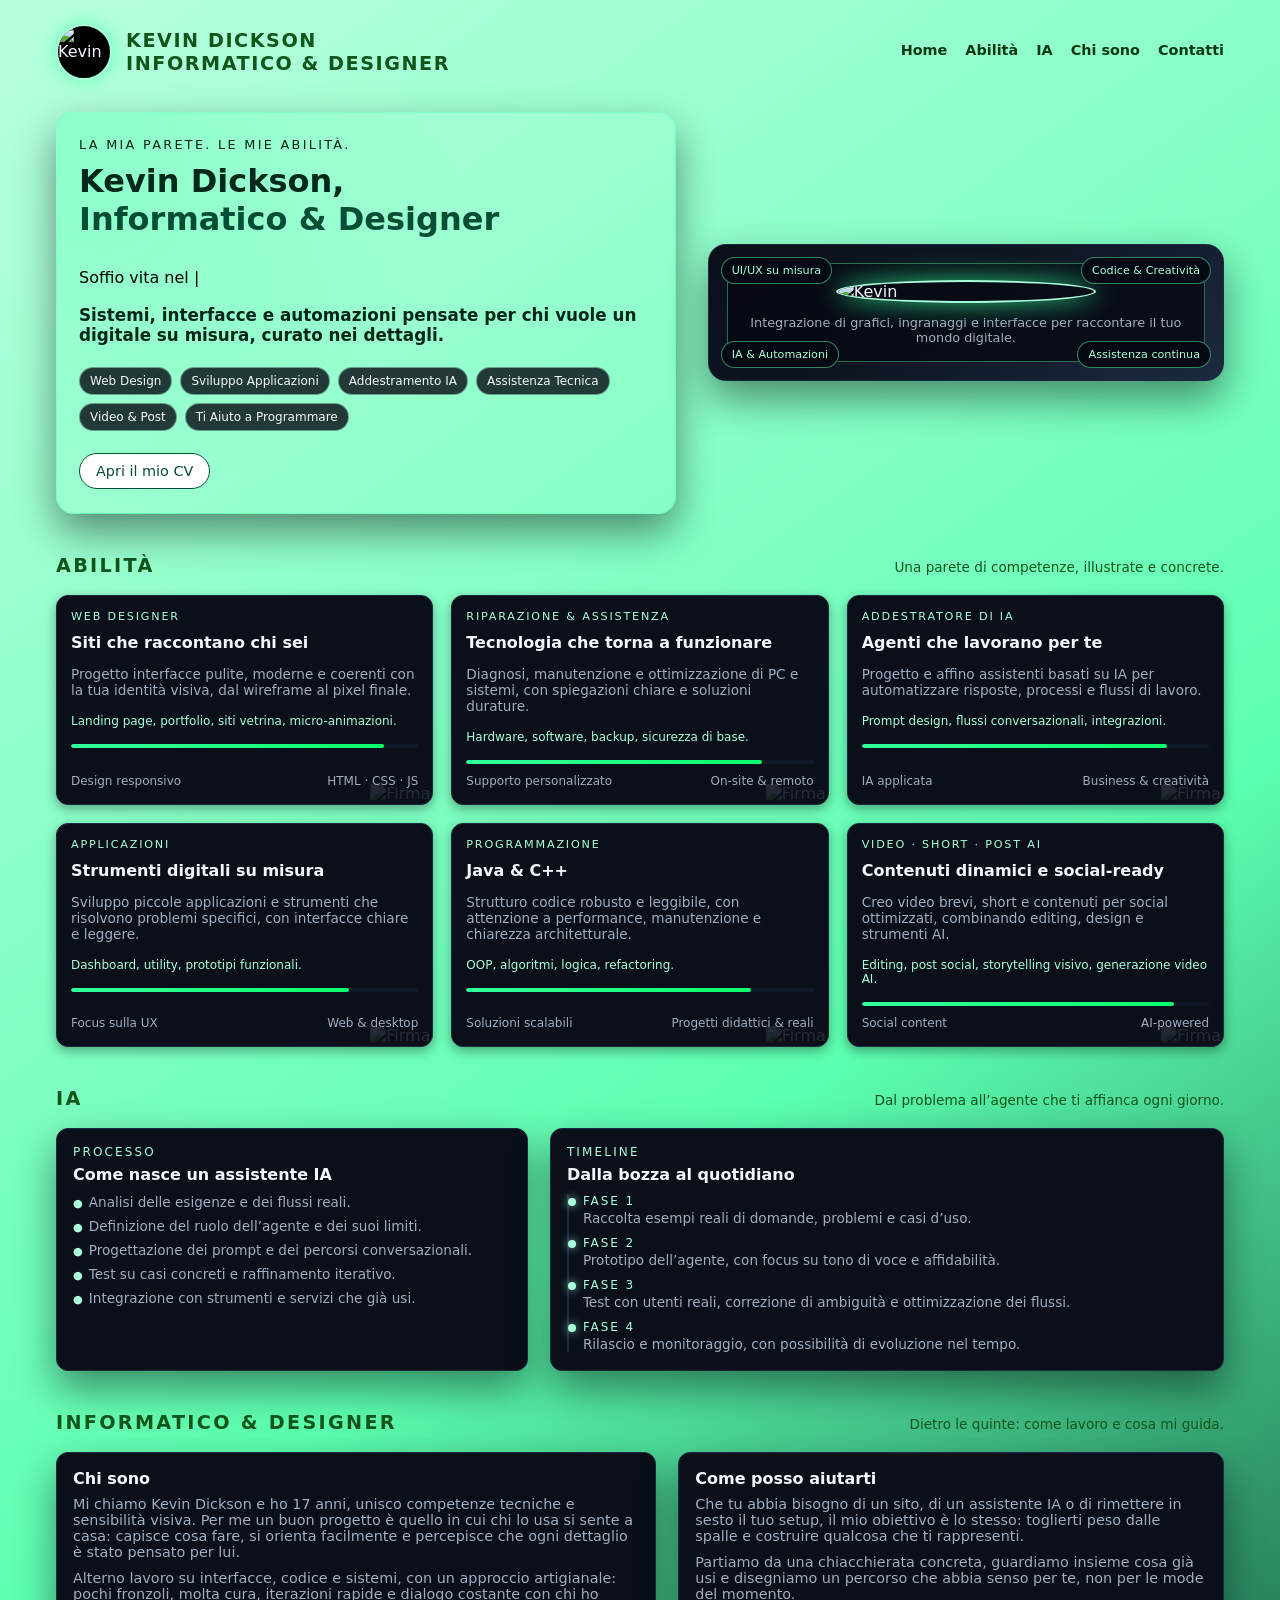
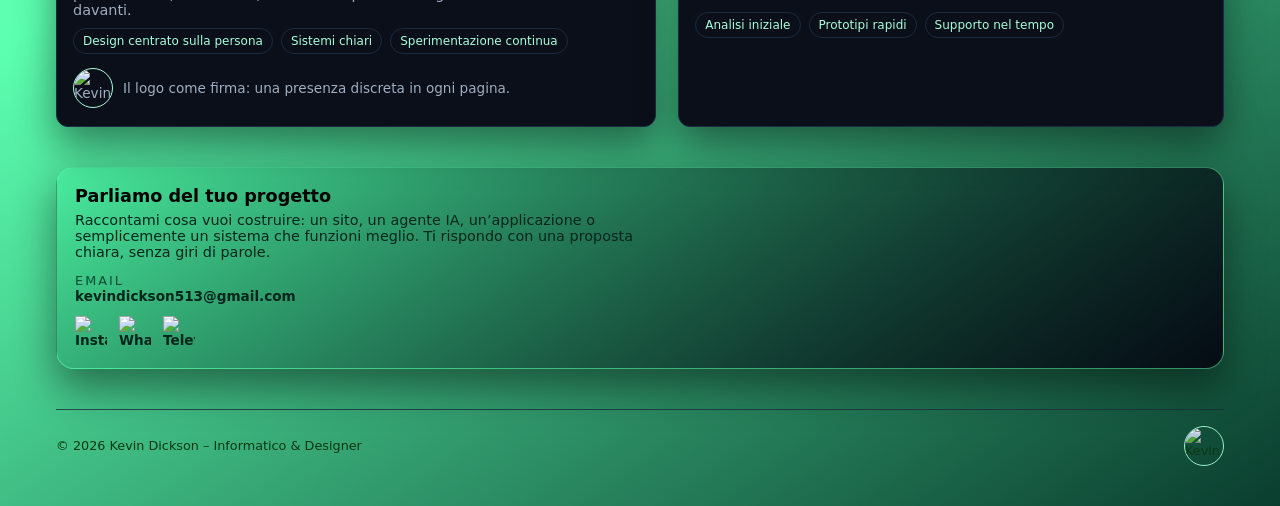
==== index.html @ e5a39ff1 "Add files via upload" ====
<!DOCTYPE html>
<html lang="it">
<head>
  <meta charset="UTF-8" />
  <meta name="description" content="Portfolio professionale di Kevin Dickson: sviluppo siti web moderni, applicazioni Java, editing video, short AI, UI/UX design e progetti reali per aziende e privati. Creatività, velocità e qualità per trasformare idee in prodotti digitali.">

  <meta name="google-site-verification" content="97RURpJ4IZ8sCUStqk9bSA9pcFzLqPG78et6F2k73fk" />
  
  <link rel="apple-touch-icon" sizes="180x180" href="https://i.im.ge/QMD7Me1/kevin.png">

  <meta property="og:title" content="Kevin Dickson – Informatico & Designer">
  <meta property="og:description" content="Portfolio professionale: sviluppo siti web, applicazioni Java, UI/UX design, video editing e progetti digitali moderni.">
  <meta property="og:image" content="https://i.im.ge/QMD7Me1/kevin.png">
  <meta property="og:url" content="https://kevindickson.vercel.app/">
  <meta property="og:type" content="website">

  <meta name="twitter:card" content="summary_large_image">
  <meta name="twitter:title" content="Kevin Dickson – Informatico & Designer">
  <meta name="twitter:description" content="Portfolio professionale: sviluppo siti web, app Java, UI/UX e video editing.">
  <meta name="twitter:image" content="https://i.im.ge/QMD7Me1/kevin.png">

  <link rel="icon" type="image/png" href="https://i.im.ge/QMD7Me1/kevin.png">

  <meta name="robots" content="index, follow">

  <meta name="theme-color" content="#32ff9c">

  <link rel="canonical" href="https://kevindickson.vercel.app/">

  <meta name="author" content="Kevin Dickson">
  <link rel="preconnect" href="https://kevindickson.vercel.app">

  <meta name="keywords" content="Kevin Dickson, sviluppatore web, Java, UI UX, video editing, portfolio, designer, informatico">

  <title>Kevin Dickson – Informatico & Designer</title>
  <meta name="viewport" content="width=device-width, initial-scale=1" />

<script type="application/ld+json">
{
  "@context": "https://schema.org",
  "@type": "Person",
  "name": "Kevin Dickson",
  "jobTitle": "Informatico & Designer",
  "url": "https://kevindickson.vercel.app/",
  "image": "https://i.im.ge/QMD7Me1/kevin.png",
  "sameAs": [
    "https://www.instagram.com/kevin_dickson_ts",
    "https://www.linkedin.com/in/kevin-dickson-735464368/",
    "https://github.com/DominicanPapiFromItaly"
  ]
}
</script>

<style>
  :root {
    --bg-dark: #050812;
    --bg-card: #0a0f1a;

    /* Palette neon verde ufficiale */
    --accent: #32ff9c;        /* verde neon primario */
    --accent-mid: #5cffb0;    /* verde acqua neon */
    --accent-soft: #a8ffd9;   /* verde mare chiaro */
    --accent-warm: #0aff6c;   /* turchese neon */

    --text-main: #f5f7ff;
    --text-muted: #a0aec0;
    --text-dark: #11551a;
    --text-darker: #0a3810;

    --border-soft: #1c2b40;

    --radius-lg: 18px;
    --radius-md: 12px;
    --shadow-soft: 0 18px 40px rgba(0, 0, 0, 0.45);
  }

@keyframes slideFromLeft {
  from {
    opacity: 0;
    transform: translateX(-40px);
  }
  to {
    opacity: 1;
    transform: translateX(0);
  }
}

@keyframes slideFromRight {
  from {
    opacity: 0;
    transform: translateX(40px);
  }
  to {
    opacity: 1;
    transform: translateX(0);
  }
}


  * {
    box-sizing: border-box;
    margin: 0;
    padding: 0;
  }

  body {
    font-family: system-ui, -apple-system, BlinkMacSystemFont, "Segoe UI", sans-serif;
    background: linear-gradient(
  145deg,
  #b8ffdf 0%,
  #8affc8 30%,
  #5cffb0 55%,
  #0a3d2e 100%
);

    color: var(--text-main);
    min-height: 100vh;
    display: flex;
    flex-direction: column;
  }

  img {
    max-width: 100%;
    display: block;
  }

  a {
    color: inherit;
    text-decoration: none;
  }

  .page {
    max-width: 1200px;
    margin: 0 auto;
    padding: 24px 16px 40px;
  }

  header {
    display: flex;
    align-items: center;
    justify-content: space-between;
    gap: 16px;
    margin-bottom: 32px;
  }

  .brand {
    display: flex;
    align-items: center;
    gap: 14px;
  }

  .brand-logo {
    width: 56px;
    height: 56px;
    border-radius: 50%;
    overflow: hidden;
    border: 2px solid var(--accent-soft);
    box-shadow: 0 0 18px rgba(50, 255, 156, 0.6);
    background: #000;
  }

  .brand-text h1 {
  font-size: 1.2rem;
  letter-spacing: 0.08em;
  text-transform: uppercase;
  color: var(--text-dark);
}

  .brand-text span {
    font-size: 0.8rem;
    color: var(--text-darker);
  }

  nav {
    display: flex;
    gap: 18px;
    font-size: 0.9rem;
  }

 nav a {
  position: relative;
  padding-bottom: 4px;
  color: var(--text-darker);
  font-weight: 600;
}


  nav a::after {
    content: "";
    position: absolute;
    left: 0;
    bottom: 0;
    width: 0;
    height: 2px;
    background: linear-gradient(90deg, #0a3d2e, #06251b);
    transition: width 0.25s ease;
  }

  nav a:hover::after {
    width: 100%;
  }

  /* HERO */

  .hero {
    display: grid;
    grid-template-columns: minmax(0, 3fr) minmax(0, 2.5fr);
    gap: 32px;
    align-items: center;
    margin-bottom: 40px;
  }

  .hero-text {
    background: radial-gradient(circle at top left, rgba(50, 255, 156, 0.28), transparent 55%);
    padding: 24px 22px;
    border-radius: var(--radius-lg);
    border: 1px solid rgba(92, 255, 176, 0.45);
    box-shadow: var(--shadow-soft);

    animation: slideFromLeft 0.8s ease-out forwards;
  }

  .hero-kicker {
    font-size: 0.8rem;
    text-transform: uppercase;
    letter-spacing: 0.18em;
    color: #06251b;
    margin-bottom: 10px;
  }

  .hero-title {
    font-size: 2rem;
    line-height: 1.2;
    margin-bottom: 10px;
    color: #03281c;
  }

  .hero-title span {
    color: #064d36;
  }

  .hero-subtitle {
  font-size: 1rem;
  color: #000000;
  margin-bottom: 18px;
  white-space: pre-line;
}

.cursor-blink {
  animation: blink 1s step-end infinite;
}

@keyframes blink {
  50% { opacity: 0; }
}

  .hero-claim {
    font-size: 1.05rem;
    margin-bottom: 22px;
  }

  .hero-claim strong {
     color: #06251b;
    font-weight: 600;
  }

  .hero-tags {
    display: flex;
    flex-wrap: wrap;
    gap: 8px;
    margin-bottom: 22px;
  }

  .tag {
    font-size: 0.75rem;
    padding: 6px 10px;
    border-radius: 999px;
    border: 1px solid rgba(168, 255, 217, 0.5);
    background: rgba(5, 8, 18, 0.8);
    backdrop-filter: blur(6px);
  }

  .hero-cta {
    display: flex;
    flex-wrap: wrap;
    gap: 10px;
  }

  .btn-primary,
  .btn-ghost {
    font-size: 0.9rem;
    padding: 9px 16px;
    border-radius: 999px;
    border: 1px solid transparent;
    cursor: pointer;
    background: none;
    color: var(--text-main);
  }

  .hero-cta .btn-primary:first-child {
  background: #ffffff;
  color: #064d36; /* verde scuro */
  border: 1px solid #064d36;
}


  .hero-cta .btn-ghost {
  background: #064d36;
  color: #ffffff;
  border: 1px solid #03281c;
}


  .hero-visual {
    position: relative;
    padding: 18px;
    border-radius: var(--radius-lg);
    background: linear-gradient(
      145deg,
      #0a0f1a,
      #0f1624,
      #1c2b40
    );
    border: 1px solid rgba(28, 43, 64, 0.9);
    box-shadow: var(--shadow-soft);
    overflow: hidden;

    animation: slideFromRight 0.8s ease-out forwards;
  }

  .hero-visual-inner {
    position: relative;
    border-radius: var(--radius-md);
    padding: 16px;
    background: linear-gradient(145deg, #050812, #0a0f1a);
    border: 1px solid rgba(92, 255, 176, 0.4);
  }

  .hero-logo-main {
    width: 100%;
    max-width: 260px;
    margin: 0 auto 12px;
    border-radius: 50%;
    overflow: hidden;
    border: 2px solid var(--accent-soft);
    box-shadow: 0 0 26px rgba(50, 255, 156, 0.8);
  }

  .hero-visual-caption {
    text-align: center;
    font-size: 0.8rem;
    color: var(--text-muted);
  }

  .hero-badges {
    position: absolute;
    inset: 12px;
    pointer-events: none;
  }

  .hero-badge {
    position: absolute;
    font-size: 0.7rem;
    padding: 6px 10px;
    border-radius: 999px;
    background: rgba(5, 8, 18, 0.9);
    border: 1px solid rgba(92, 255, 176, 0.5);
    color: var(--accent-soft);
    backdrop-filter: blur(6px);
  }

  .hero-badge.top-left { top: 0; left: 0; }
  .hero-badge.top-right { top: 0; right: 0; }
  .hero-badge.bottom-left { bottom: 0; left: 0; }
  .hero-badge.bottom-right { bottom: 0; right: 0; }

  /* SEZIONE SKILL */

  .section {
    margin-bottom: 40px;
  }

  .section-header {
    display: flex;
    justify-content: space-between;
    align-items: baseline;
    gap: 12px;
    margin-bottom: 18px;
  }

  .section-title {
  font-size: 1.2rem;
  letter-spacing: 0.12em;
  text-transform: uppercase;
  color: var(--text-dark);
}


  .section-subtitle {
    font-size: 0.85rem;
    color: var(--text-dark);
  }

  .skills-grid {
    display: grid;
    grid-template-columns: repeat(3, minmax(0, 1fr));
    gap: 18px;
  }

  .skills-grid .skill-card:nth-child(-n+3) {
  animation: slideFromLeft 0.8s ease-out forwards;
}

.skills-grid .skill-card:nth-child(n+4) {
  animation: slideFromRight 0.8s ease-out forwards;
}


  .skill-card {
  background: var(--bg-card);
  border-radius: var(--radius-md);
  border: 1px solid var(--border-soft);
  padding: 14px 14px 16px;
  box-shadow: 0 4px 12px rgba(0, 0, 0, 0.35); /* PIÙ PIATTA */
  display: flex;
  flex-direction: column;
  gap: 10px;
  position: relative;
  overflow: hidden;
  transition: transform 0.25s ease, box-shadow 0.25s ease, border-color 0.25s ease;
}

.skill-card::after {
  content: "↗";
  position: absolute;
  top: 8px;
  right: 10px;
  font-size: 0.9rem;
  color: rgba(92, 255, 176, 0.0); /* invisibile inizialmente */
  transform: translateY(-4px);
  transition: color 0.25s ease, transform 0.25s ease;
}

/* Quando ci passi sopra: freccia visibile e leggermente su */
.skill-card:hover::after {
  color: rgba(92, 255, 176, 0.95);
  transform: translateY(-6px);
}

.skill-card:hover {
  transform: translateY(-16px); /* SI ALZA MOLTO */
  box-shadow: 0 22px 50px rgba(50, 255, 156, 0.45); /* OMBRA NEON FORTE */
  border-color: rgba(92, 255, 176, 0.85); /* BORDO ILLUMINATO */
}

@media (max-width: 760px) {
  .skill-card::after {
    color: rgba(92, 255, 176, 0.95) !important;
    transform: translateY(-3px) !important;
  }

  /* Su mobile niente hover → niente salto */
  .skill-card:hover::after {
    transform: translateY(-3px) !important;
  }
}


.skills-grid .skill-card {
  opacity: 0;
}

.skills-grid .skill-card:nth-child(1) { animation-delay: 0.1s; }
.skills-grid .skill-card:nth-child(2) { animation-delay: 0.2s; }
.skills-grid .skill-card:nth-child(3) { animation-delay: 0.3s; }

.skills-grid .skill-card:nth-child(4) { animation-delay: 0.1s; }
.skills-grid .skill-card:nth-child(5) { animation-delay: 0.2s; }
.skills-grid .skill-card:nth-child(6) { animation-delay: 0.3s; }


  .skill-pill {
    font-size: 0.7rem;
    text-transform: uppercase;
    letter-spacing: 0.16em;
    color: var(--accent-soft);
  }

  .skill-name {
    font-size: 1rem;
    margin-bottom: 4px;
  }

  .skill-desc {
    font-size: 0.85rem;
    color: var(--text-muted);
    margin-bottom: 6px;
  }

  .skill-meta {
    font-size: 0.75rem;
    color: var(--accent-soft);
  }

  .skill-footer {
    margin-top: auto;
    display: flex;
    justify-content: space-between;
    align-items: center;
    font-size: 0.75rem;
    color: var(--text-muted);
  }

  .skill-level {
    height: 4px;
    border-radius: 999px;
    background: #111827;
    overflow: hidden;
    margin-top: 6px;
  }

  .skill-level-fill {
    height: 100%;
    border-radius: inherit;
    background: linear-gradient(90deg, #32ff9c, #0aff6c);
    width: 80%;
  }

  .skill-logo-signature {
    position: absolute;
    right: -18px;
    bottom: -18px;
    width: 80px;
    opacity: 0.12;
    pointer-events: none;
  }

  /* SEZIONE IA / PROCESSO */

  .process {
    display: grid;
    grid-template-columns: minmax(0, 1.4fr) minmax(0, 2fr);
    gap: 22px;
  }

  .process-card {
    background: var(--bg-card);
    border-radius: var(--radius-md);
    border: 1px solid var(--border-soft);
    padding: 16px 16px 18px;
    box-shadow: var(--shadow-soft);
  }

  .process-label {
    font-size: 0.75rem;
    text-transform: uppercase;
    letter-spacing: 0.18em;
    color: var(--accent-soft);
    margin-bottom: 6px;
  }

  .process-title {
    font-size: 1rem;
    margin-bottom: 10px;
  }

  .process-steps {
    list-style: none;
    font-size: 0.85rem;
    color: var(--text-muted);
    display: grid;
    gap: 8px;
    margin-top: 8px;
  }

  .process-steps li::before {
    content: "●";
    color: var(--accent-soft);
    margin-right: 6px;
    font-size: 0.7rem;
  }

  .timeline {
    border-left: 2px solid var(--border-soft);
    padding-left: 14px;
    display: grid;
    gap: 10px;
    font-size: 0.85rem;
    color: var(--text-muted);
  }

  .timeline-item {
    position: relative;
  }

  .timeline-item::before {
    content: "";
    position: absolute;
    left: -15px;
    top: 4px;
    width: 8px;
    height: 8px;
    border-radius: 50%;
    background: var(--accent-soft);
    box-shadow: 0 0 10px rgba(168, 255, 217, 0.8);
  }

  .timeline-label {
    font-size: 0.75rem;
    text-transform: uppercase;
    letter-spacing: 0.16em;
    color: var(--accent-soft);
    margin-bottom: 2px;
  }

  /* BIO */

  .bio-layout {
    display: grid;
    grid-template-columns: minmax(0, 2.2fr) minmax(0, 2fr);
    gap: 22px;
  }

  .bio-card {
    background: var(--bg-card);
    border-radius: var(--radius-md);
    border: 1px solid var(--border-soft);
    padding: 16px 16px 18px;
    box-shadow: var(--shadow-soft);
  }

  .bio-title {
    font-size: 1rem;
    margin-bottom: 8px;
  }

  .bio-text {
    font-size: 0.9rem;
    color: var(--text-muted);
    margin-bottom: 10px;
  }

  .bio-tags {
    display: flex;
    flex-wrap: wrap;
    gap: 8px;
    margin-top: 6px;
  }

  .bio-tag {
    font-size: 0.75rem;
    padding: 5px 9px;
    border-radius: 999px;
    border: 1px solid var(--border-soft);
    color: var(--accent-soft);
  }

  .bio-signature {
    margin-top: 14px;
    display: flex;
    align-items: center;
    gap: 10px;
    font-size: 0.85rem;
    color: var(--text-muted);
  }

  .bio-signature img {
    width: 40px;
    height: 40px;
    border-radius: 50%;
    border: 1px solid var(--accent-soft);
  }

  /* CONTATTI */

  .contact {
    background: linear-gradient(
      145deg,
      rgba(50, 255, 156, 0.25),
      rgba(5, 8, 18, 0.95)
    );
    border-radius: var(--radius-lg);
    border: 1px solid rgba(92, 255, 176, 0.5);
    padding: 18px 18px 20px;
    box-shadow: var(--shadow-soft);
    display: grid;
    grid-template-columns: minmax(0, 2.2fr) minmax(0, 2fr);
    gap: 18px;
    align-items: center;
  }

  .contact-title {
    font-size: 1.1rem;
    margin-bottom: 6px;
    color: #000000;
  }

  .contact-text {
    font-size: 0.9rem;
    color: #06251b;
    margin-bottom: 12px;
  }

  .contact-info {
    font-size: 0.85rem;
    color: #06251b;
    display: grid;
    gap: 4px;
  }

  .contact-info span {
    color: #064d36;
    font-size: 0.8rem;
    text-transform: uppercase;
    letter-spacing: 0.16em;
  }

.contact-info a {
  text-decoration: none;
  color: #06251b; /* verde scuro */
  font-weight: 600;
}

.contact-info a:hover {
  text-decoration: underline;
  text-decoration-color: #06251b; /* underline verde scuro */
}


  .contact-actions {
    display: flex;
    flex-wrap: wrap;
    gap: 10px;
    justify-content: flex-end;
  }



.social-icons {
  display: flex;
  gap: 12px;
  margin-top: 8px;
}

.social-icon {
  width: 32px;
  height: 32px;
  object-fit: contain;
  cursor: pointer;
  transition: transform 0.2s ease, filter 0.2s ease;
}

.social-icon:hover {
  transform: scale(1.12);
  filter: drop-shadow(0 0 6px rgba(50, 255, 156, 0.6));
}


  footer {
    margin-top: 32px;
    padding-top: 16px;
    border-top: 1px solid rgba(28, 43, 64, 0.8);
    display: flex;
    justify-content: space-between;
    align-items: center;
    gap: 12px;
    font-size: 0.8rem;
    color: var(--text-darker);
  }

  .footer-logo {
    width: 40px;
    height: 40px;
    border-radius: 50%;
    overflow: hidden;
    border: 1px solid var(--accent-soft);
    opacity: 0.9;
  }

  /* RESPONSIVE */

  @media (max-width: 960px) {
    .hero,
    .skills-grid,
    .process,
    .bio-layout,
    .contact {
      grid-template-columns: minmax(0, 1fr);
    }

    .skills-grid {
      grid-template-columns: repeat(2, minmax(0, 1fr));
    }

    header {
      flex-direction: column;
      align-items: flex-start;
    }

    nav {
      flex-wrap: wrap;
    }

    @media (max-width: 640px) {

  /* Riduce il contenitore */
  .hero-visual {
    padding: 10px;
    transform: scale(0.88);
    margin-top: -10px;
  }

  /* Riduce il riquadro interno */
  .hero-visual-inner {
    padding: 10px;
  }

  /* Riduce il logo */
  .hero-logo-main {
    max-width: 160px;
    margin-bottom: 6px;
  }

  /* Testo sotto il logo */
  .hero-visual-caption {
    font-size: 0.65rem;
    line-height: 1.25;
  }

  /* Badge più piccoli */
  .hero-badge {
    font-size: 0.55rem;
    padding: 4px 6px;
    border-width: 1px;
  }

  /* Riduce distanza dai bordi */
  .hero-badges {
    inset: 6px;
  }

   /* Testi bianchi nella sezione contatti */
  .contact,
  .contact-title,
  .contact-text,
  .contact-info,
  .contact-info span,
  .contact-info a {
    color: #ffffff !important;
  }

  /* Icone social più luminose */
  .social-icon {
    filter: brightness(1.2);
  }

  /* FOOTER: testo bianco */
  footer,
  footer * {
    color: #ffffff !important;
  }

  /* Linea sopra il footer bianca */
  footer {
    border-top: 1px solid #ffffff !important;
  }

  /* Logo footer più luminoso */
  .footer-logo {
    border-color: #ffffff !important;
    opacity: 1;
  }
}

  }

  @media (max-width: 640px) {
    .skills-grid {
      grid-template-columns: minmax(0, 1fr);
    }

    .page {
      padding-inline: 14px;
    }

    .hero-text,
    .hero-visual,
    .contact,
    .bio-card,
    .process-card {
      padding: 14px;
    }

    .hero-title span {
      font-size: 1.5rem;
      color: #064d36;
  }
  }
  
</style>

</head>
<body>
  <div class="page">
    <header>
      <div class="brand">
        <div class="brand-logo">
          <!-- Logo principale -->
          <a href="https://im.ge/i/QMD7Me1"><img src="https://i.im.ge/QMD7Me1/kevin.png" alt="Kevin" /></a>
        </div>
        <div class="brand-text">
          <h1>Kevin Dickson<br>Informatico & Designer</h1>
        </div>
      </div>
      <nav>
        <a href="#home">Home</a>
        <a href="#skills">Abilità</a>
        <a href="#ia">IA</a>
        <a href="#bio">Chi sono</a>
        <a href="#contatti">Contatti</a>
      </nav>
    </header>

    <!-- HERO -->
    <main id="home">
      <section class="hero">
        <div class="hero-text">
          <div class="hero-kicker">La mia parete. Le mie abilità.</div>
          <h2 class="hero-title">
            Kevin Dickson,<br />
            <span>Informatico &amp; Designer</span>
          </h2>
          <p class="hero-subtitle">
  <span id="typingSubtitle"></span><span class="cursor-blink">|</span>
</p>

          <p class="hero-claim">
            <strong>Sistemi, interfacce e automazioni pensate per chi vuole un digitale su misura, curato nei dettagli.</strong>
          </p>
          <div class="hero-tags">
            <span class="tag">Web Design</span>
            <span class="tag">Sviluppo Applicazioni</span>
            <span class="tag">Addestramento IA</span>
            <span class="tag">Assistenza Tecnica</span>
            <span class="tag">Video & Post</span>
            <span class="tag">Ti Aiuto a Programmare</span>
          </div>
          <div class="hero-cta">
            <a href="CV_KevinDickson.pdf" target="_blank" class="btn-primary">
              Apri il mio CV
            </a>
          </div>

        </div>

        <div class="hero-visual">
          <div class="hero-visual-inner">
            <!-- Logo grande come “firma” visiva -->
            <div class="hero-logo-main">
              <a href="https://im.ge/i/QMD7Me1"><img src="https://i.im.ge/QMD7Me1/kevin.png" alt="Kevin" /></a>
            </div>
            <p class="hero-visual-caption">
              Integrazione di grafici, ingranaggi e interfacce per raccontare il tuo mondo digitale.
            </p>
          </div>

          <div class="hero-badges">
            <div class="hero-badge top-left">UI/UX su misura</div>
            <div class="hero-badge top-right">Codice &amp; Creatività</div>
            <div class="hero-badge bottom-left">IA &amp; Automazioni</div>
            <div class="hero-badge bottom-right">Assistenza continua</div>
          </div>
        </div>
      </section>

      <!-- SKILL CARDS -->
      <section id="skills" class="section">
        <div class="section-header">
          <h3 class="section-title">Abilità</h3>
          <p class="section-subtitle">Una parete di competenze, illustrate e concrete.</p>
        </div>

        <div class="skills-grid">
          <!-- Web Designer -->
          <article class="skill-card" onclick="location.href='kevinSiti.html'" style="cursor:pointer;">
            <div class="skill-pill">Web Designer</div>
            <h4 class="skill-name">Siti che raccontano chi sei</h4>
            <p class="skill-desc">
              Progetto interfacce pulite, moderne e coerenti con la tua identità visiva, dal wireframe al pixel finale.
            </p>
            <p class="skill-meta">Landing page, portfolio, siti vetrina, micro-animazioni.</p>
            <div class="skill-level">
              <div class="skill-level-fill" style="width: 90%;"></div>
            </div>
            <div class="skill-footer">
              <span>Design responsivo</span>
              <span>HTML · CSS · JS</span>
            </div>
            <img class="skill-logo-signature" src="kevin.png" alt="Firma Kevin" />
          </article>

          <!-- Riparazione & Assistenza Tecnica -->
          <article class="skill-card" onclick="location.href='kevinAssistenzaTecnica.html'" style="cursor:pointer;">
            <div class="skill-pill">Riparazione &amp; Assistenza</div>
            <h4 class="skill-name">Tecnologia che torna a funzionare</h4>
            <p class="skill-desc">
              Diagnosi, manutenzione e ottimizzazione di PC e sistemi, con spiegazioni chiare e soluzioni durature.
            </p>
            <p class="skill-meta">Hardware, software, backup, sicurezza di base.</p>
            <div class="skill-level">
              <div class="skill-level-fill" style="width: 85%;"></div>
            </div>
            <div class="skill-footer">
              <span>Supporto personalizzato</span>
              <span>On-site &amp; remoto</span>
            </div>
            <img class="skill-logo-signature" src="https://i.postimg.cc/jq3nNtgz/kevin.png" alt="Firma Kevin" />
          </article>

          <!-- Addestratore di IA -->
          <article class="skill-card" onclick="location.href='kevinBot.html'" style="cursor:pointer;">
            <div class="skill-pill">Addestratore di IA</div>
            <h4 class="skill-name">Agenti che lavorano per te</h4>
            <p class="skill-desc">
              Progetto e affino assistenti basati su IA per automatizzare risposte, processi e flussi di lavoro.
            </p>
            <p class="skill-meta">Prompt design, flussi conversazionali, integrazioni.</p>
            <div class="skill-level">
              <div class="skill-level-fill" style="width: 88%;"></div>
            </div>
            <div class="skill-footer">
              <span>IA applicata</span>
              <span>Business &amp; creatività</span>
            </div>
            <img class="skill-logo-signature" src="https://i.postimg.cc/jq3nNtgz/kevin.png" alt="Firma Kevin" />
          </article>

          <!-- Creatore di Applicazioni -->
          <article class="skill-card" onclick="location.href='kevinApp.html'" style="cursor:pointer;">
            <div class="skill-pill">Applicazioni</div>
            <h4 class="skill-name">Strumenti digitali su misura</h4>
            <p class="skill-desc">
              Sviluppo piccole applicazioni e strumenti che risolvono problemi specifici, con interfacce chiare e leggere.
            </p>
            <p class="skill-meta">Dashboard, utility, prototipi funzionali.</p>
            <div class="skill-level">
              <div class="skill-level-fill" style="width: 80%;"></div>
            </div>
            <div class="skill-footer">
              <span>Focus sulla UX</span>
              <span>Web &amp; desktop</span>
            </div>
            <img class="skill-logo-signature" src="https://i.postimg.cc/jq3nNtgz/kevin.png" alt="Firma Kevin" />
          </article>

          <!-- Programmare Java e C++ -->
          <article class="skill-card" onclick="location.href='kevinProgrammazione.html'" style="cursor:pointer;">
            <div class="skill-pill">Programmazione</div>
            <h4 class="skill-name">Java &amp; C++</h4>
            <p class="skill-desc">
              Strutturo codice robusto e leggibile, con attenzione a performance, manutenzione e chiarezza architetturale.
            </p>
            <p class="skill-meta">OOP, algoritmi, logica, refactoring.</p>
            <div class="skill-level">
              <div class="skill-level-fill" style="width: 82%;"></div>
            </div>
            <div class="skill-footer">
              <span>Soluzioni scalabili</span>
              <span>Progetti didattici &amp; reali</span>
            </div>
            <img class="skill-logo-signature" src="https://i.postimg.cc/jq3nNtgz/kevin.png" alt="Firma Kevin" />
          </article>

          <!-- Skill Video / Short / Post AI -->
          <article class="skill-card" onclick="location.href='kevinAI.html'" style="cursor:pointer;">
            <div class="skill-pill">Video · Short · Post AI</div>
              <h4 class="skill-name">Contenuti dinamici e social-ready</h4>
              <p class="skill-desc">
                Creo video brevi, short e contenuti per social ottimizzati, combinando
                editing, design e strumenti AI.
              </p>

              <p class="skill-meta">
                Editing, post social, storytelling visivo, generazione video AI.
              </p>

              <div class="skill-level">
                <div class="skill-level-fill" style="width: 90%;"></div>
              </div>

              <div class="skill-footer">
                <span>Social content</span>
                <span>AI-powered</span>
              </div>
              <img class="skill-logo-signature" src="khttps://i.postimg.cc/jq3nNtgz/kevin.png" alt="Firma Kevin" />
          </article>
          </div>
      </section>

      <!-- SEZIONE IA / PROCESSO -->
      <section id="ia" class="section">
        <div class="section-header">
          <h3 class="section-title">IA</h3>
          <p class="section-subtitle">Dal problema all’agente che ti affianca ogni giorno.</p>
        </div>

        <div class="process">
          <article class="process-card">
            <div class="process-label">Processo</div>
            <h4 class="process-title">Come nasce un assistente IA</h4>
            <ul class="process-steps">
              <li>Analisi delle esigenze e dei flussi reali.</li>
              <li>Definizione del ruolo dell’agente e dei suoi limiti.</li>
              <li>Progettazione dei prompt e dei percorsi conversazionali.</li>
              <li>Test su casi concreti e raffinamento iterativo.</li>
              <li>Integrazione con strumenti e servizi che già usi.</li>
            </ul>
          </article>

          <article class="process-card">
            <div class="process-label">Timeline</div>
            <h4 class="process-title">Dalla bozza al quotidiano</h4>
            <div class="timeline">
              <div class="timeline-item">
                <div class="timeline-label">Fase 1</div>
                <p>Raccolta esempi reali di domande, problemi e casi d’uso.</p>
              </div>
              <div class="timeline-item">
                <div class="timeline-label">Fase 2</div>
                <p>Prototipo dell’agente, con focus su tono di voce e affidabilità.</p>
              </div>
              <div class="timeline-item">
                <div class="timeline-label">Fase 3</div>
                <p>Test con utenti reali, correzione di ambiguità e ottimizzazione dei flussi.</p>
              </div>
              <div class="timeline-item">
                <div class="timeline-label">Fase 4</div>
                <p>Rilascio e monitoraggio, con possibilità di evoluzione nel tempo.</p>
              </div>
            </div>
          </article>
        </div>
      </section>

      <!-- BIO -->
      <section id="bio" class="section">
        <div class="section-header">
          <h3 class="section-title">Informatico &amp; Designer</h3>
          <p class="section-subtitle">Dietro le quinte: come lavoro e cosa mi guida.</p>
        </div>

        <div class="bio-layout">
          <article class="bio-card">
            <h4 class="bio-title">Chi sono</h4>
            <p class="bio-text">
              Mi chiamo Kevin Dickson e ho 17 anni, unisco competenze tecniche e sensibilità visiva. Per me un buon progetto
              è quello in cui chi lo usa si sente a casa: capisce cosa fare, si orienta facilmente e percepisce
              che ogni dettaglio è stato pensato per lui.
            </p>
            <p class="bio-text">
              Alterno lavoro su interfacce, codice e sistemi, con un approccio artigianale: pochi fronzoli,
              molta cura, iterazioni rapide e dialogo costante con chi ho davanti.
            </p>
            <div class="bio-tags">
              <span class="bio-tag">Design centrato sulla persona</span>
              <span class="bio-tag">Sistemi chiari</span>
              <span class="bio-tag">Sperimentazione continua</span>
            </div>
            <div class="bio-signature">
              <a href="https://im.ge/i/QMD7Me1"><img src="https://i.im.ge/QMD7Me1/kevin.png" alt="Kevin" /></a>
              <span>Il logo come firma: una presenza discreta in ogni pagina.</span>
            </div>
          </article>

          <article class="bio-card">
            <h4 class="bio-title">Come posso aiutarti</h4>
            <p class="bio-text">
              Che tu abbia bisogno di un sito, di un assistente IA o di rimettere in sesto il tuo setup,
              il mio obiettivo è lo stesso: toglierti peso dalle spalle e costruire qualcosa che ti rappresenti.
            </p>
            <p class="bio-text">
              Partiamo da una chiacchierata concreta, guardiamo insieme cosa già usi e disegniamo un percorso
              che abbia senso per te, non per le mode del momento.
            </p>
            <div class="bio-tags">
              <span class="bio-tag">Analisi iniziale</span>
              <span class="bio-tag">Prototipi rapidi</span>
              <span class="bio-tag">Supporto nel tempo</span>
            </div>
          </article>
        </div>
      </section>

      <!-- CONTATTI -->
      <section id="contatti" class="section">
        <div class="contact">
          <div>
            <h4 class="contact-title">Parliamo del tuo progetto</h4>
            <p class="contact-text">
              Raccontami cosa vuoi costruire: un sito, un agente IA, un’applicazione o semplicemente un sistema
              che funzioni meglio. Ti rispondo con una proposta chiara, senza giri di parole.
            </p>
            <div class="contact-info">
              <div>
                <span>Email</span><br />
                <a href="https://mail.google.com/mail/?view=cm&fs=1&to=kevindickson513@gmail.com" target="_blank">
                  kevindickson513@gmail.com
                </a>
              </div>
              <div>
                <div class="social-icons">
  <a href="https://www.instagram.com/kevin_dickson_ts/" target="_blank">
  <img src="https://i.postimg.cc/SRjdT1sN/Logo-Insta.png" alt="Instagram" class="social-icon">
</a>

  <a href="https://wa.me/393381256182" target="_blank">
  <img src="https://i.postimg.cc/zv37t2BG/Logo-Whats-App.png" alt="WhatsApp" class="social-icon">
</a>
  <a href="tel:+393381256182">
  <img src="https://i.postimg.cc/PJNy3Vxn/cellulare.png" alt="Telefono" class="social-icon">
</a>

</div>

              </div>
            </div>
          </div>
        </div>
      </section>
    </main>

    <footer>
      <div>&copy; <span id="year"></span> Kevin Dickson – Informatico & Designer</div>
      <div class="footer-logo">
        <a href="https://im.ge/i/QMD7Me1"><img src="https://i.im.ge/QMD7Me1/kevin.png" alt="Kevin" /></a>
      </div>
    </footer>
  </div>

  <script>
    // Anno automatico nel footer
    document.getElementById("year").textContent = new Date().getFullYear();
  </script>

<script>
document.addEventListener("DOMContentLoaded", function () {
  const phrases = [
    "Soffio vita nel codice.",
    "Creo esperienze digitali che uniscono estetica, funzionalità e narrazione."
  ];

  const el = document.getElementById('typingSubtitle');
  if (!el) return;

  let pi = 0, ci = 0, deleting = false;

  function type() {
    const phrase = phrases[pi];

    if (!deleting) {
      el.textContent = phrase.slice(0, ci + 1);
      ci++;

      if (ci === phrase.length) {
        setTimeout(() => { deleting = true; type(); }, 1500);
        return;
      }

      setTimeout(type, 55);

    } else {
      el.textContent = phrase.slice(0, ci - 1);
      ci--;

      if (ci === 0) {
        deleting = false;
        pi = (pi + 1) % phrases.length;
        setTimeout(type, 400);
        return;
      }

      setTimeout(type, 30);
    }
  }

  setTimeout(type, 600);
});
</script>


</body>
</html>
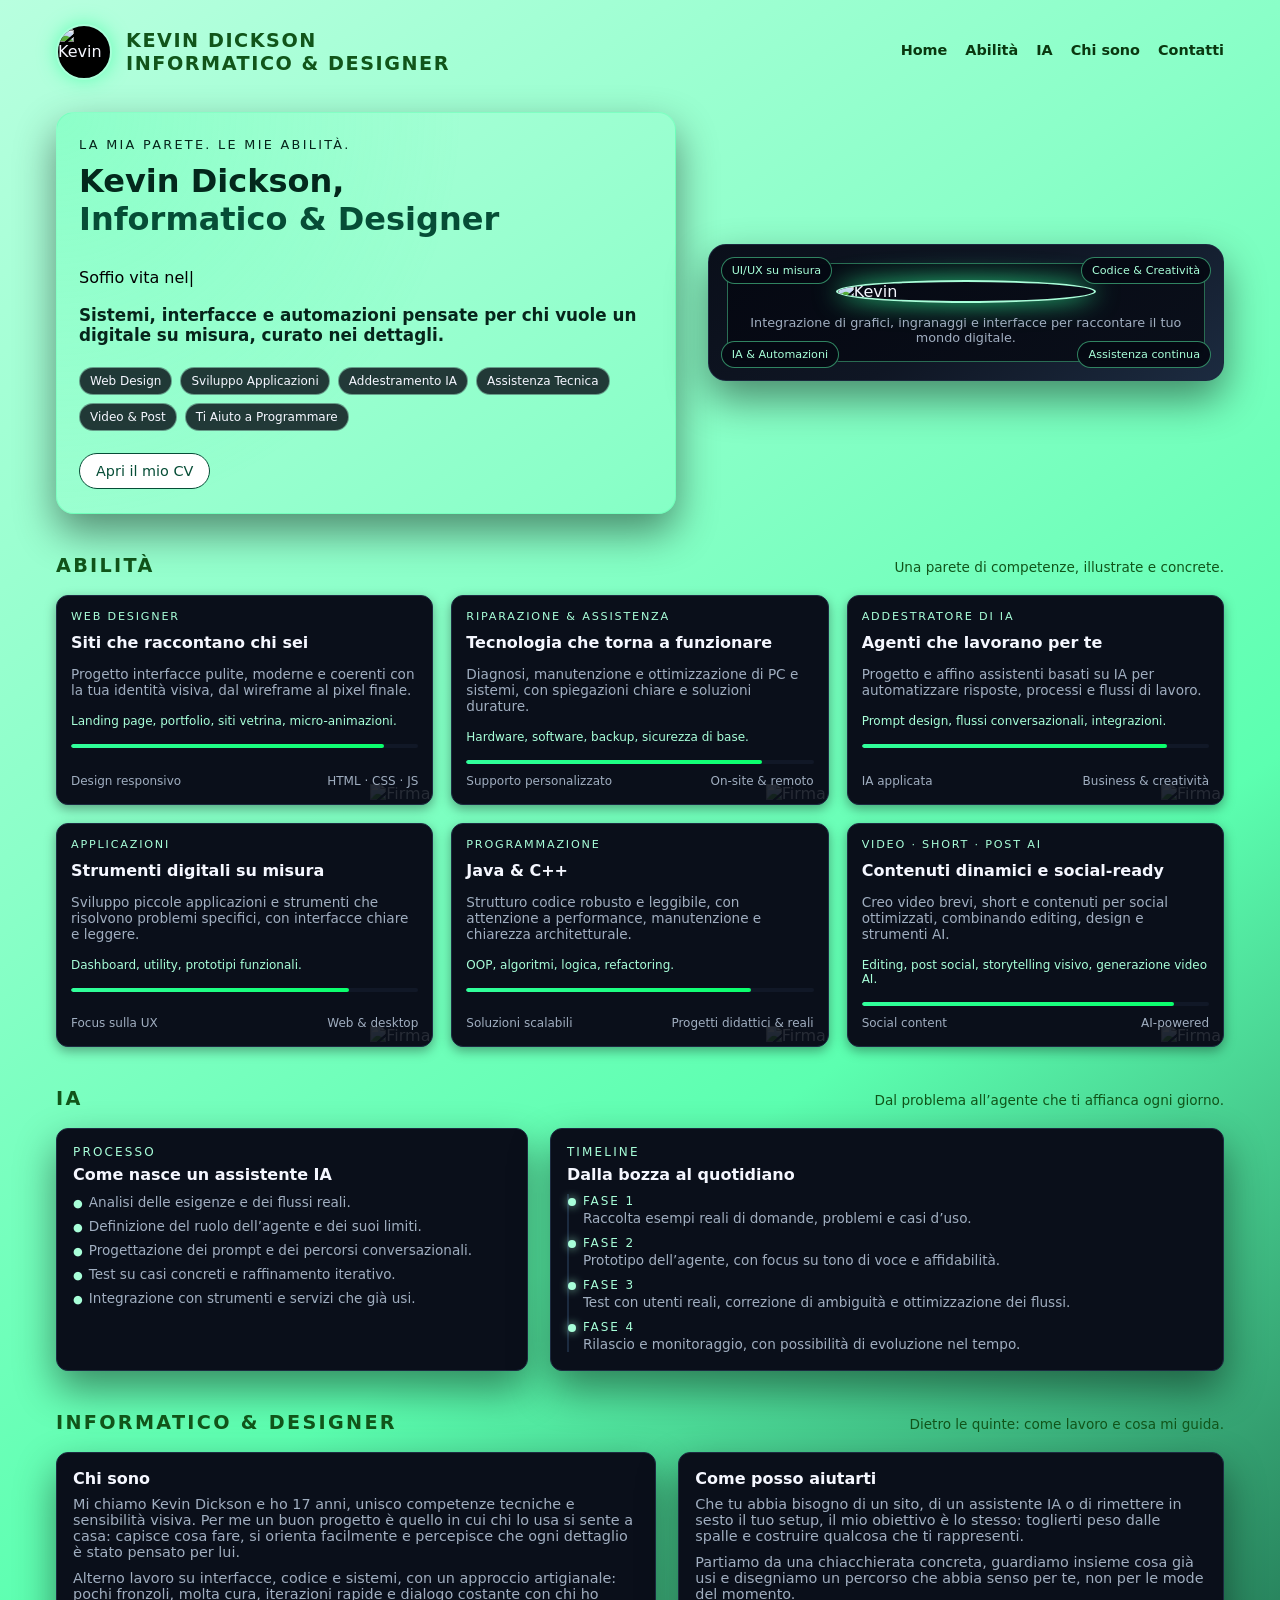
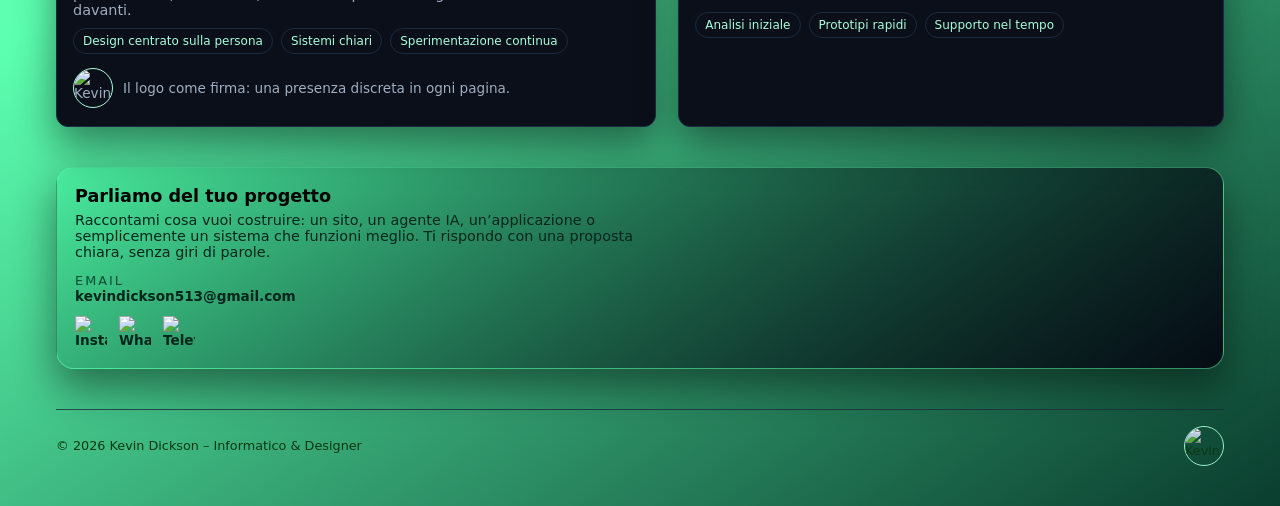
==== commit 84a87383: "Add files via upload" ====
--- a/index.html
+++ b/index.html
@@ -11,7 +11,7 @@
   <meta property="og:title" content="Kevin Dickson – Informatico & Designer">
   <meta property="og:description" content="Portfolio professionale: sviluppo siti web, applicazioni Java, UI/UX design, video editing e progetti digitali moderni.">
   <meta property="og:image" content="https://i.im.ge/QMD7Me1/kevin.png">
-  <meta property="og:url" content="https://kevindickson.vercel.app/">
+  <meta property="og:url" content="https://kevin-dickson-portfolio.vercel.app/">
   <meta property="og:type" content="website">
 
   <meta name="twitter:card" content="summary_large_image">
@@ -25,10 +25,10 @@
 
   <meta name="theme-color" content="#32ff9c">
 
-  <link rel="canonical" href="https://kevindickson.vercel.app/">
+  <link rel="canonical" href="https://kevin-dickson-portfolio.vercel.app/">
 
   <meta name="author" content="Kevin Dickson">
-  <link rel="preconnect" href="https://kevindickson.vercel.app">
+  <link rel="preconnect" href="https://kevin-dickson-portfolio.vercel.app">
 
   <meta name="keywords" content="Kevin Dickson, sviluppatore web, Java, UI UX, video editing, portfolio, designer, informatico">
 
@@ -41,7 +41,7 @@
   "@type": "Person",
   "name": "Kevin Dickson",
   "jobTitle": "Informatico & Designer",
-  "url": "https://kevindickson.vercel.app/",
+  "url": "https://kevin-dickson-portfolio.vercel.app/",
   "image": "https://i.im.ge/QMD7Me1/kevin.png",
   "sameAs": [
     "https://www.instagram.com/kevin_dickson_ts",
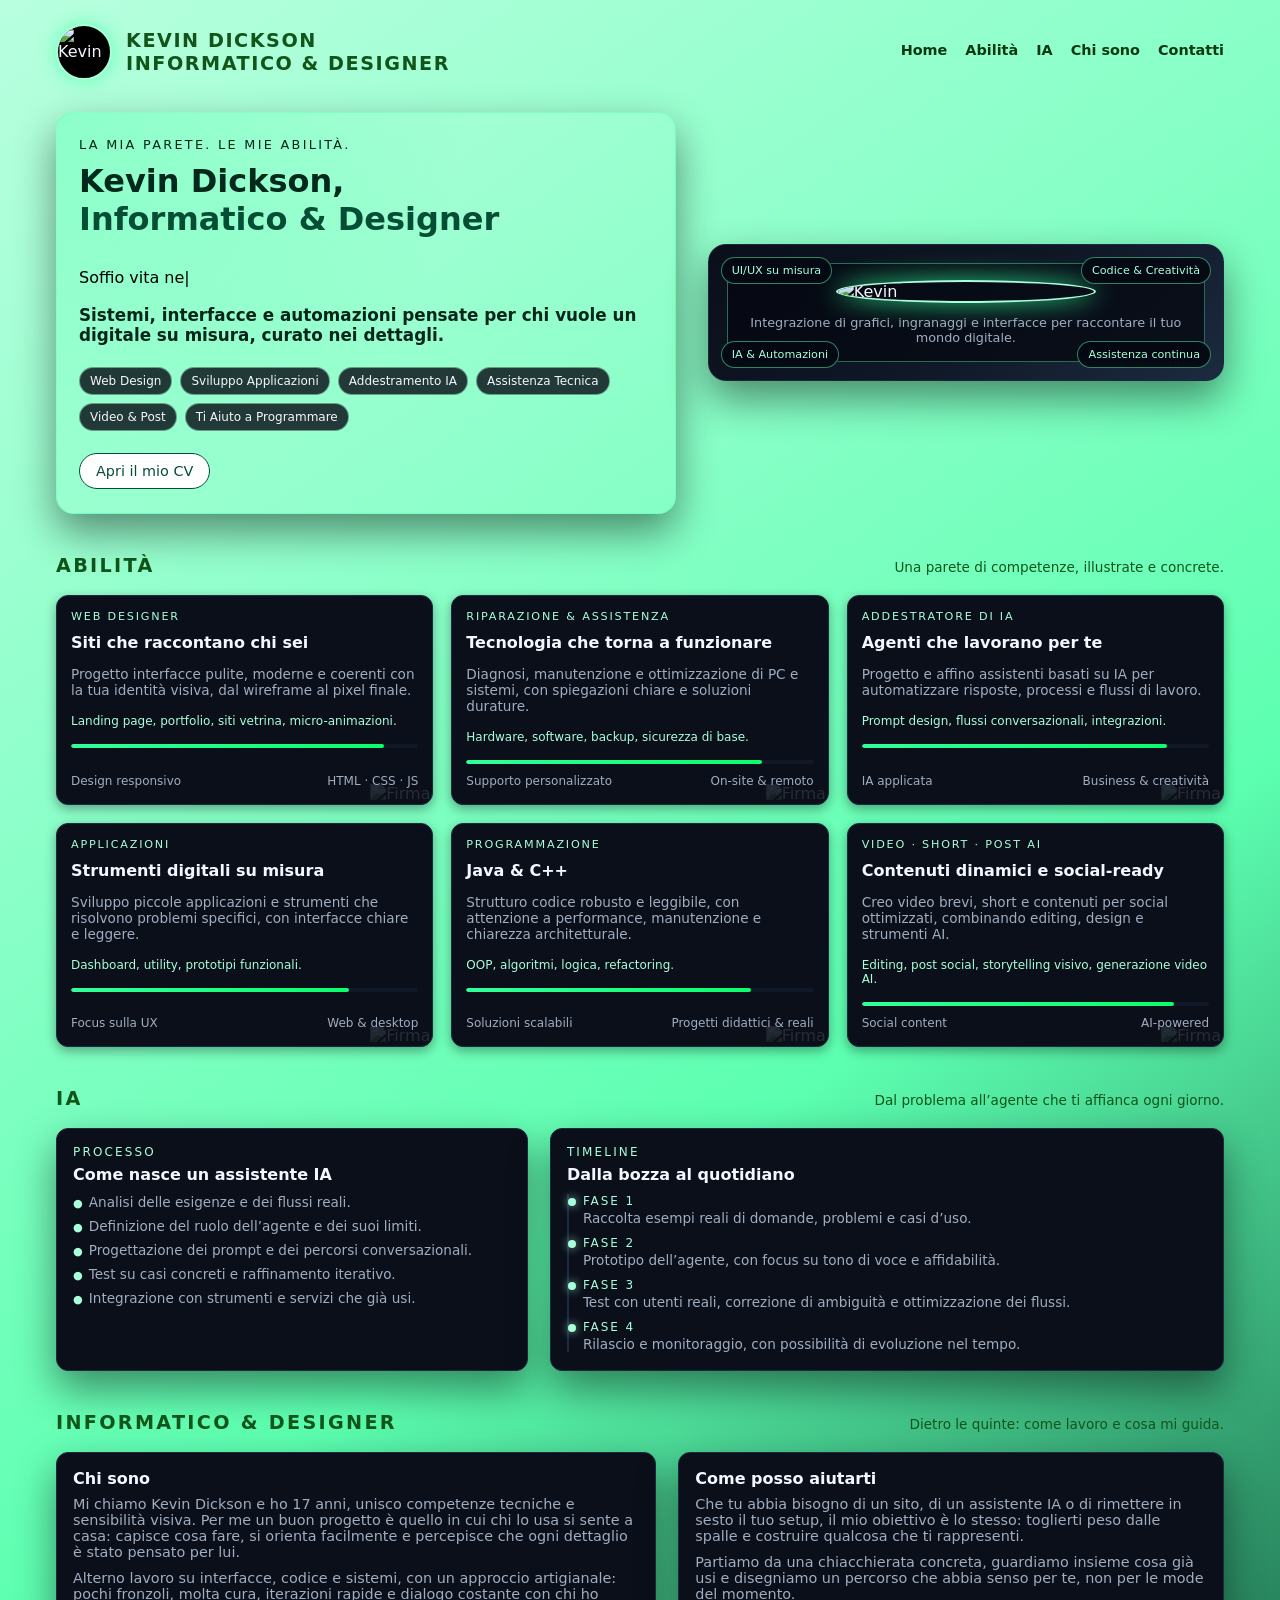
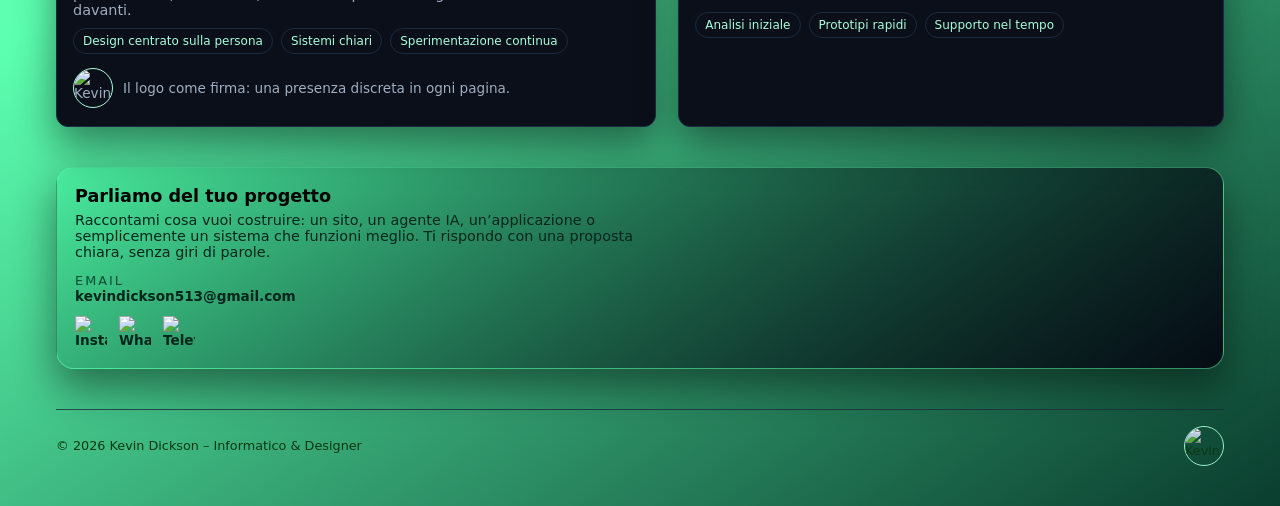
==== commit 4c9a6fb5: "Add files via upload" ====
--- a/index.html
+++ b/index.html
@@ -996,7 +996,7 @@
               <span>Design responsivo</span>
               <span>HTML · CSS · JS</span>
             </div>
-            <img class="skill-logo-signature" src="kevin.png" alt="Firma Kevin" />
+            <img class="skill-logo-signature" src="https://i.postimg.cc/jq3nNtgz/kevin.png" alt="Firma Kevin" />
           </article>
 
           <!-- Riparazione & Assistenza Tecnica -->
@@ -1092,7 +1092,7 @@
                 <span>Social content</span>
                 <span>AI-powered</span>
               </div>
-              <img class="skill-logo-signature" src="khttps://i.postimg.cc/jq3nNtgz/kevin.png" alt="Firma Kevin" />
+              <img class="skill-logo-signature" src="https://i.postimg.cc/jq3nNtgz/kevin.png" alt="Firma Kevin" />
           </article>
           </div>
       </section>
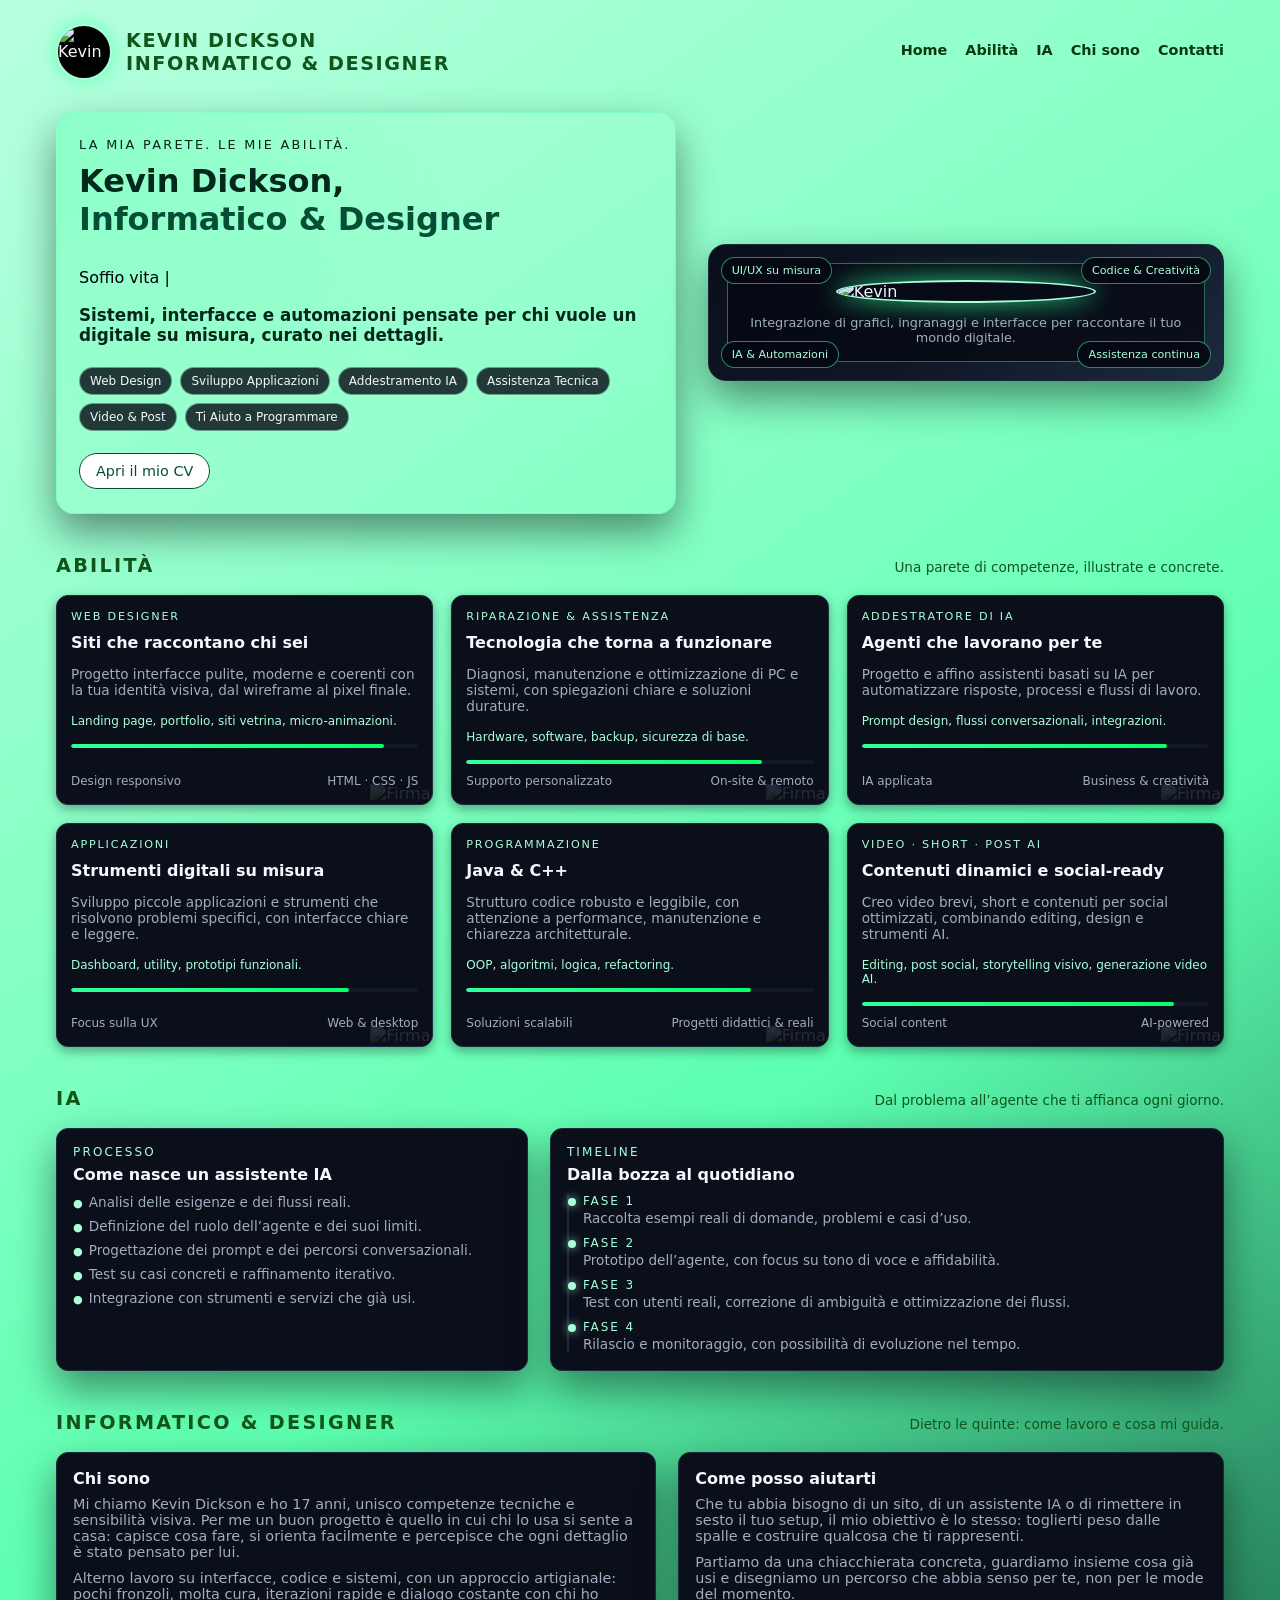
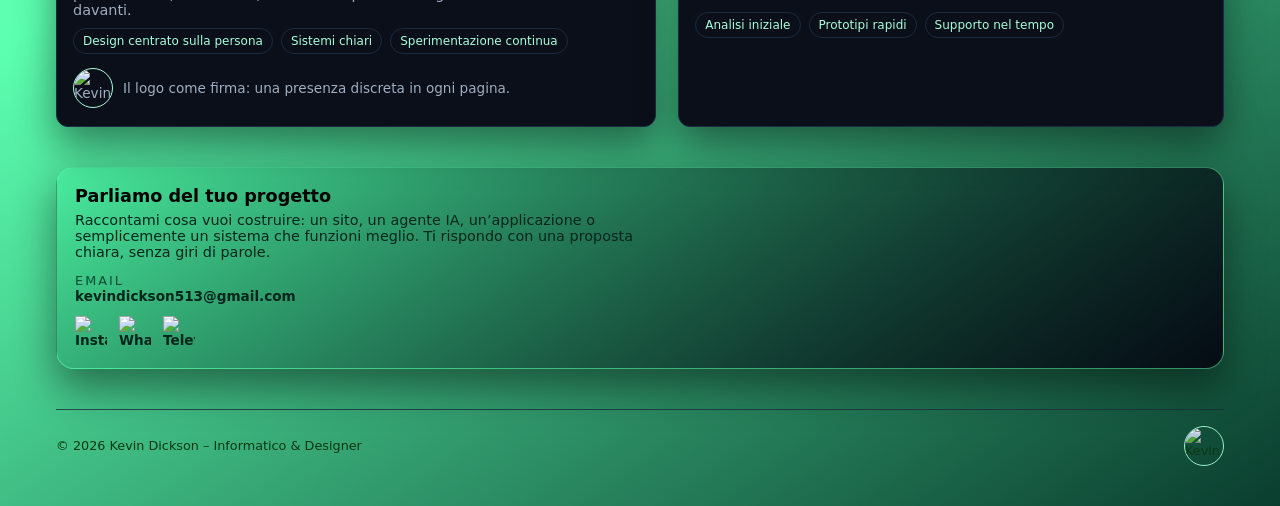
==== commit 47a5a371: "Add files via upload" ====
--- a/index.html
+++ b/index.html
@@ -5,7 +5,8 @@
   <meta name="description" content="Portfolio professionale di Kevin Dickson: sviluppo siti web moderni, applicazioni Java, editing video, short AI, UI/UX design e progetti reali per aziende e privati. Creatività, velocità e qualità per trasformare idee in prodotti digitali.">
 
   <meta name="google-site-verification" content="97RURpJ4IZ8sCUStqk9bSA9pcFzLqPG78et6F2k73fk" />
-  
+  <meta name="msvalidate.01" content="1103CE6A70B68538C7244D0C320CC6EC" />
+
   <link rel="apple-touch-icon" sizes="180x180" href="https://i.im.ge/QMD7Me1/kevin.png">
 
   <meta property="og:title" content="Kevin Dickson – Informatico & Designer">
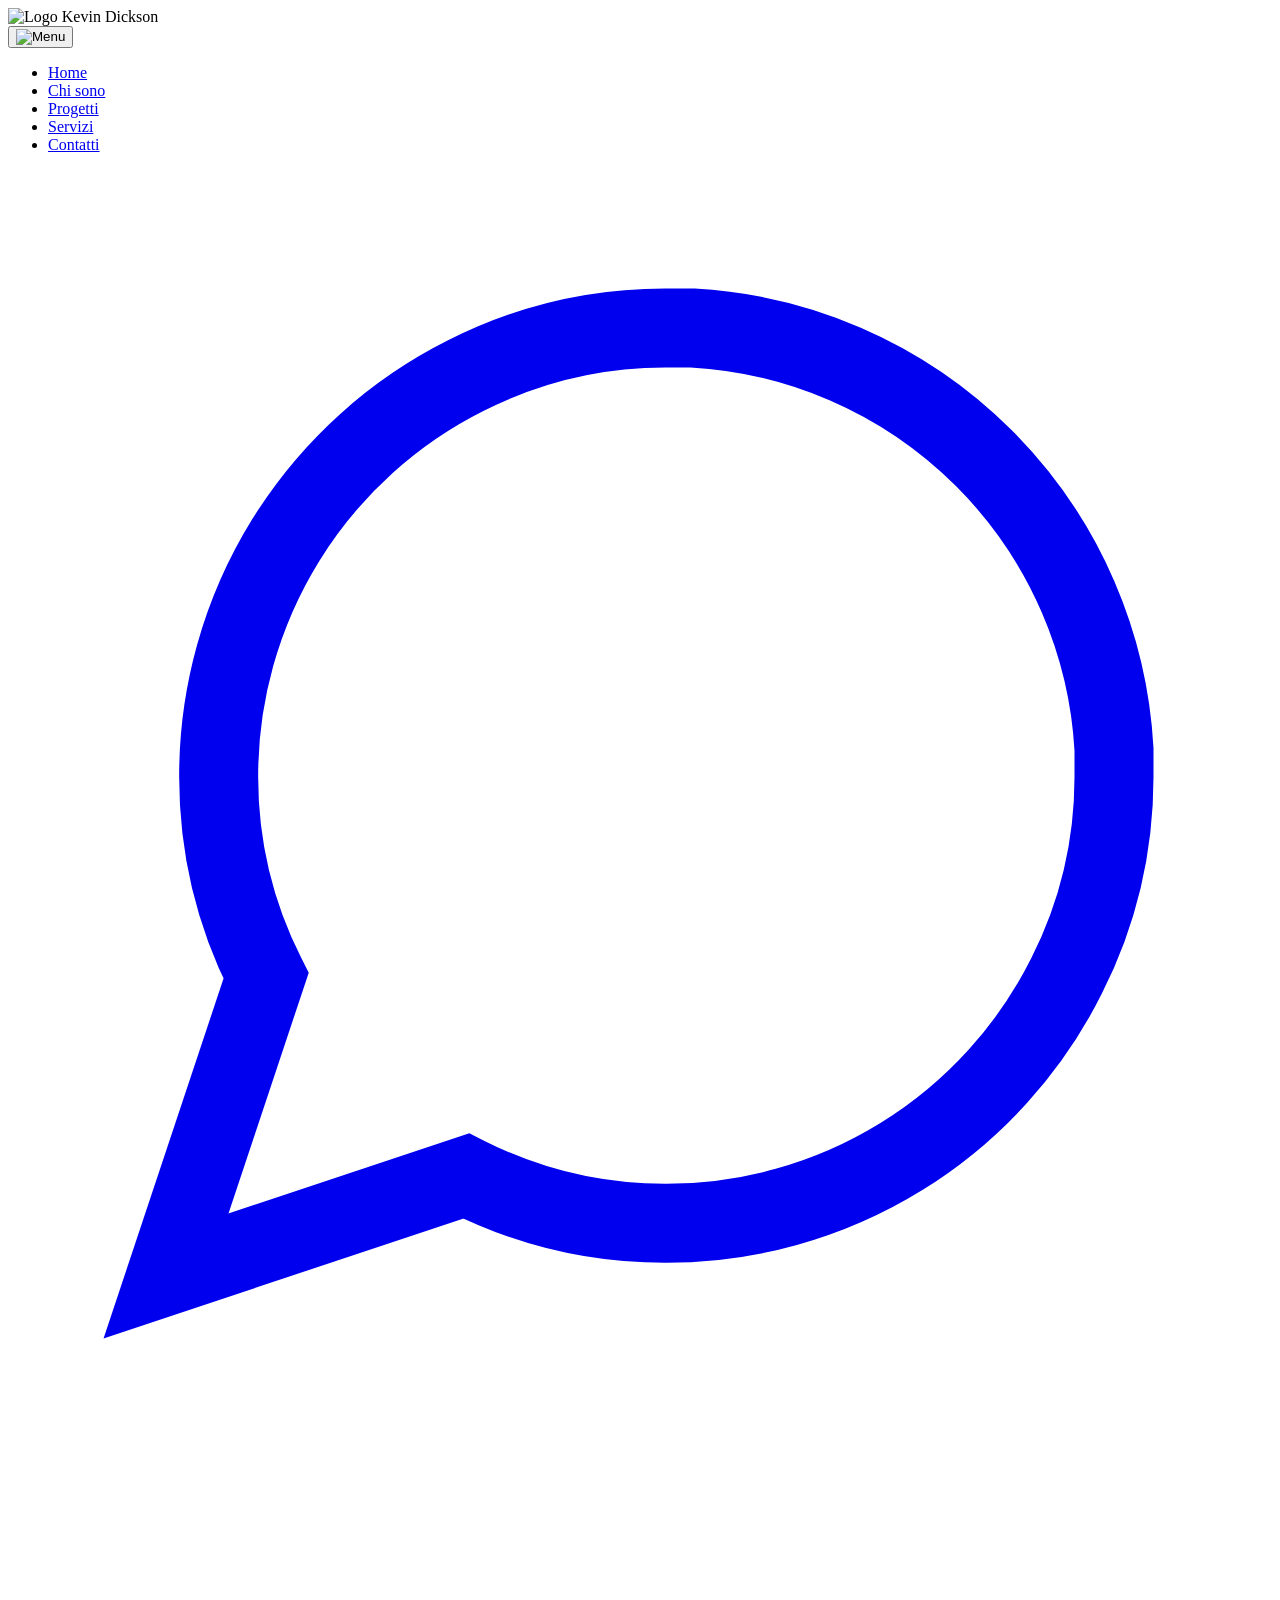
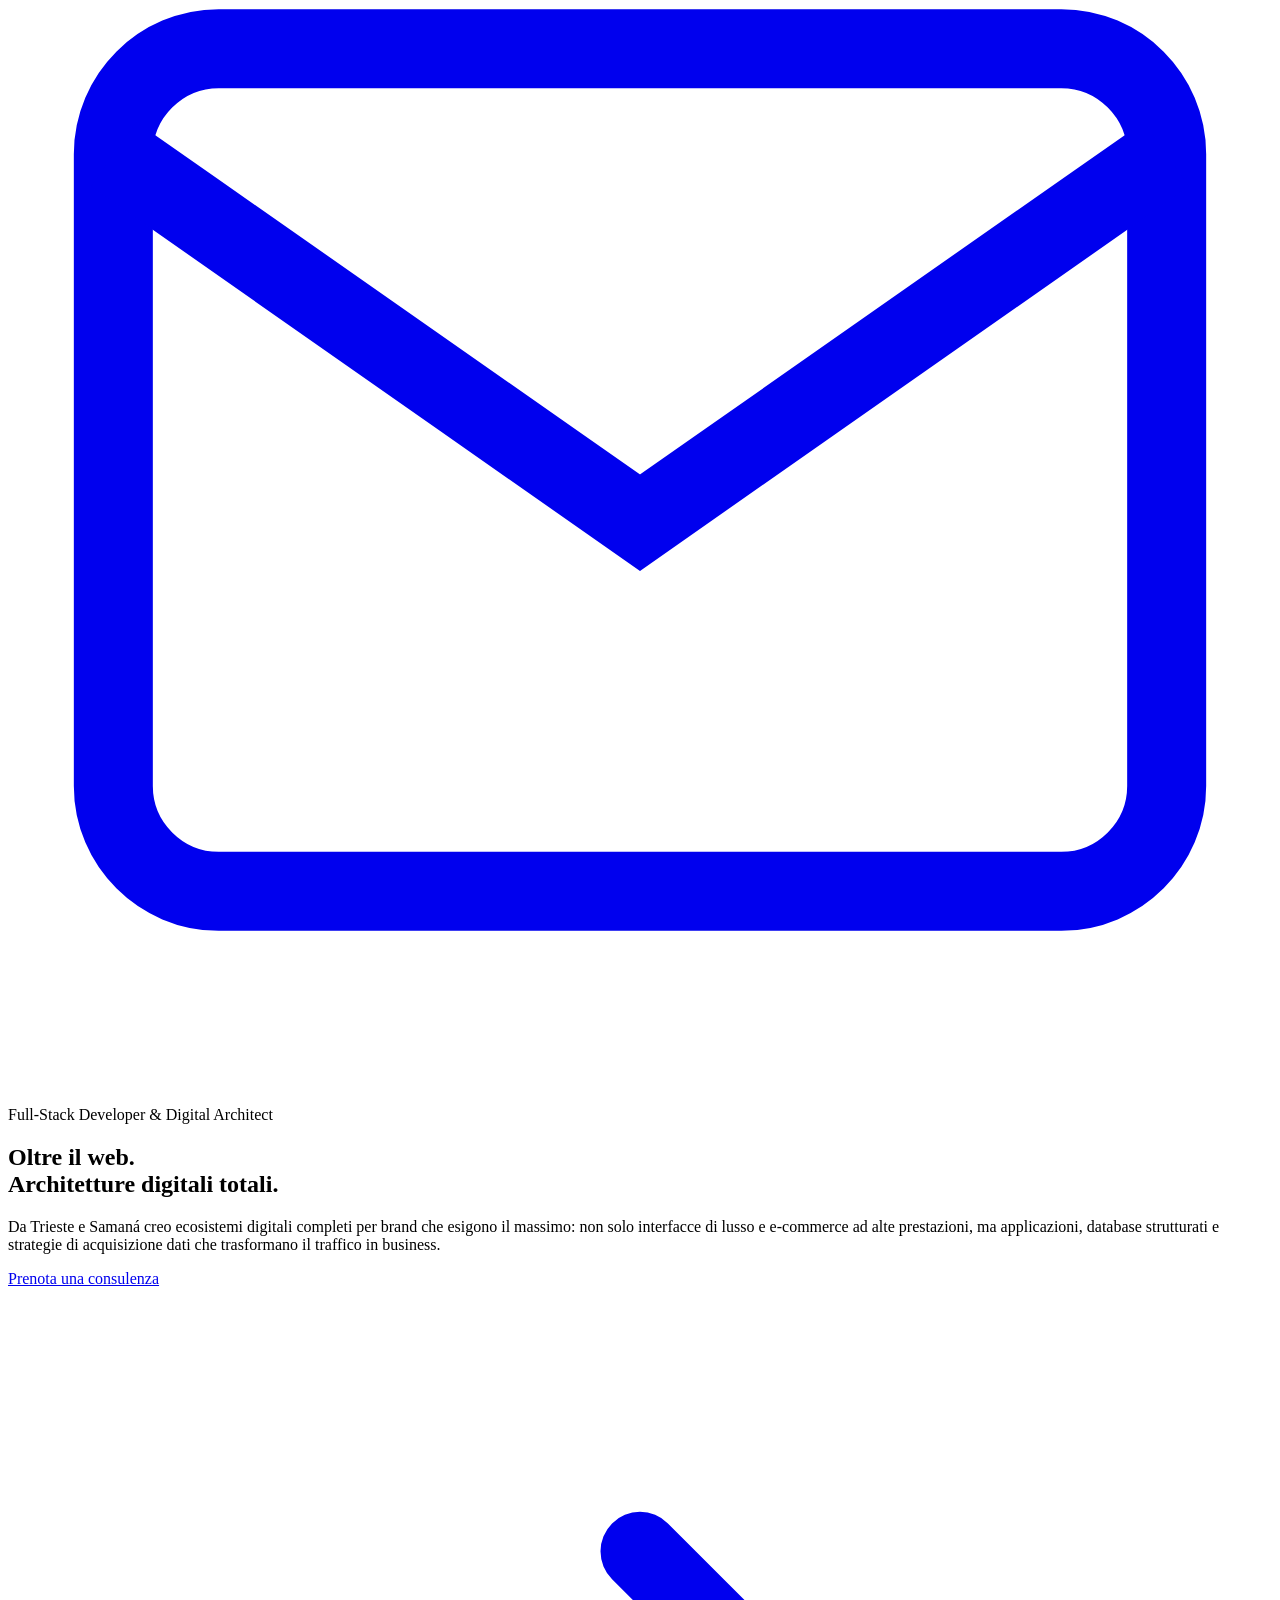
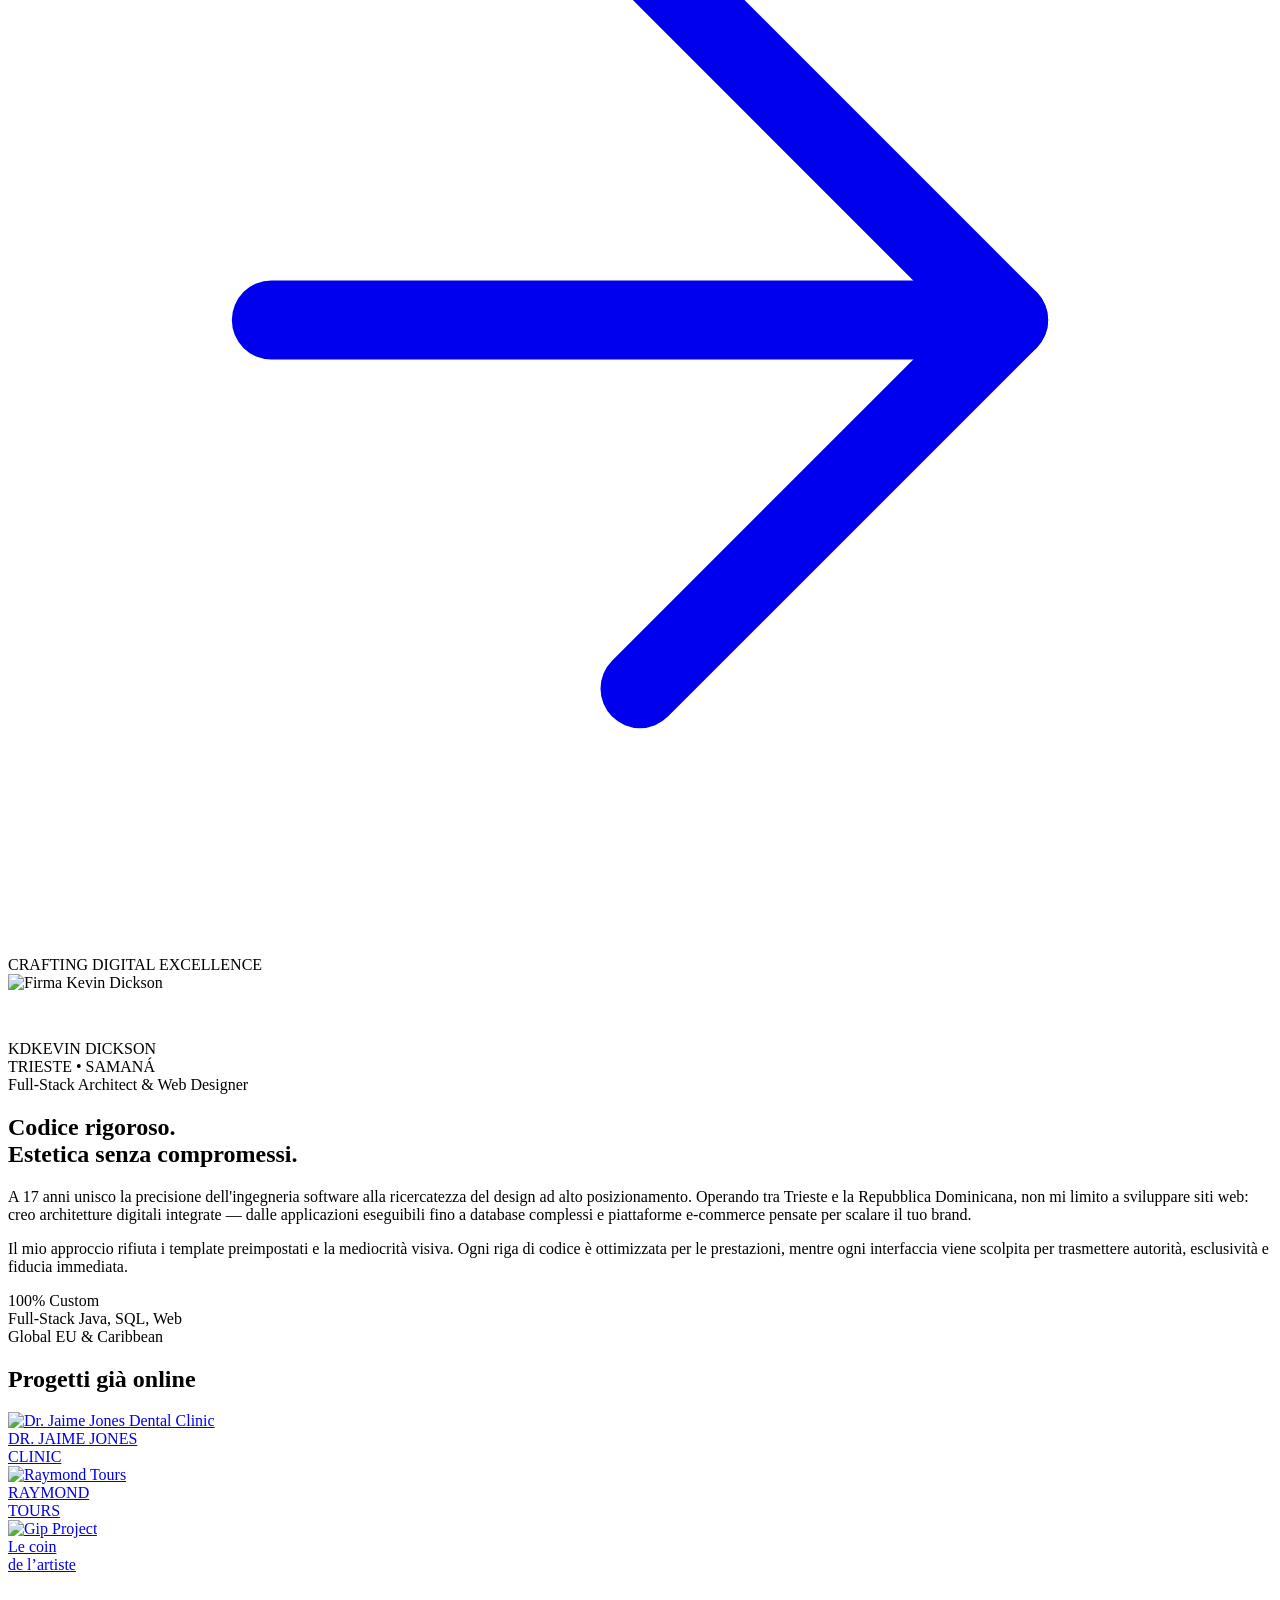
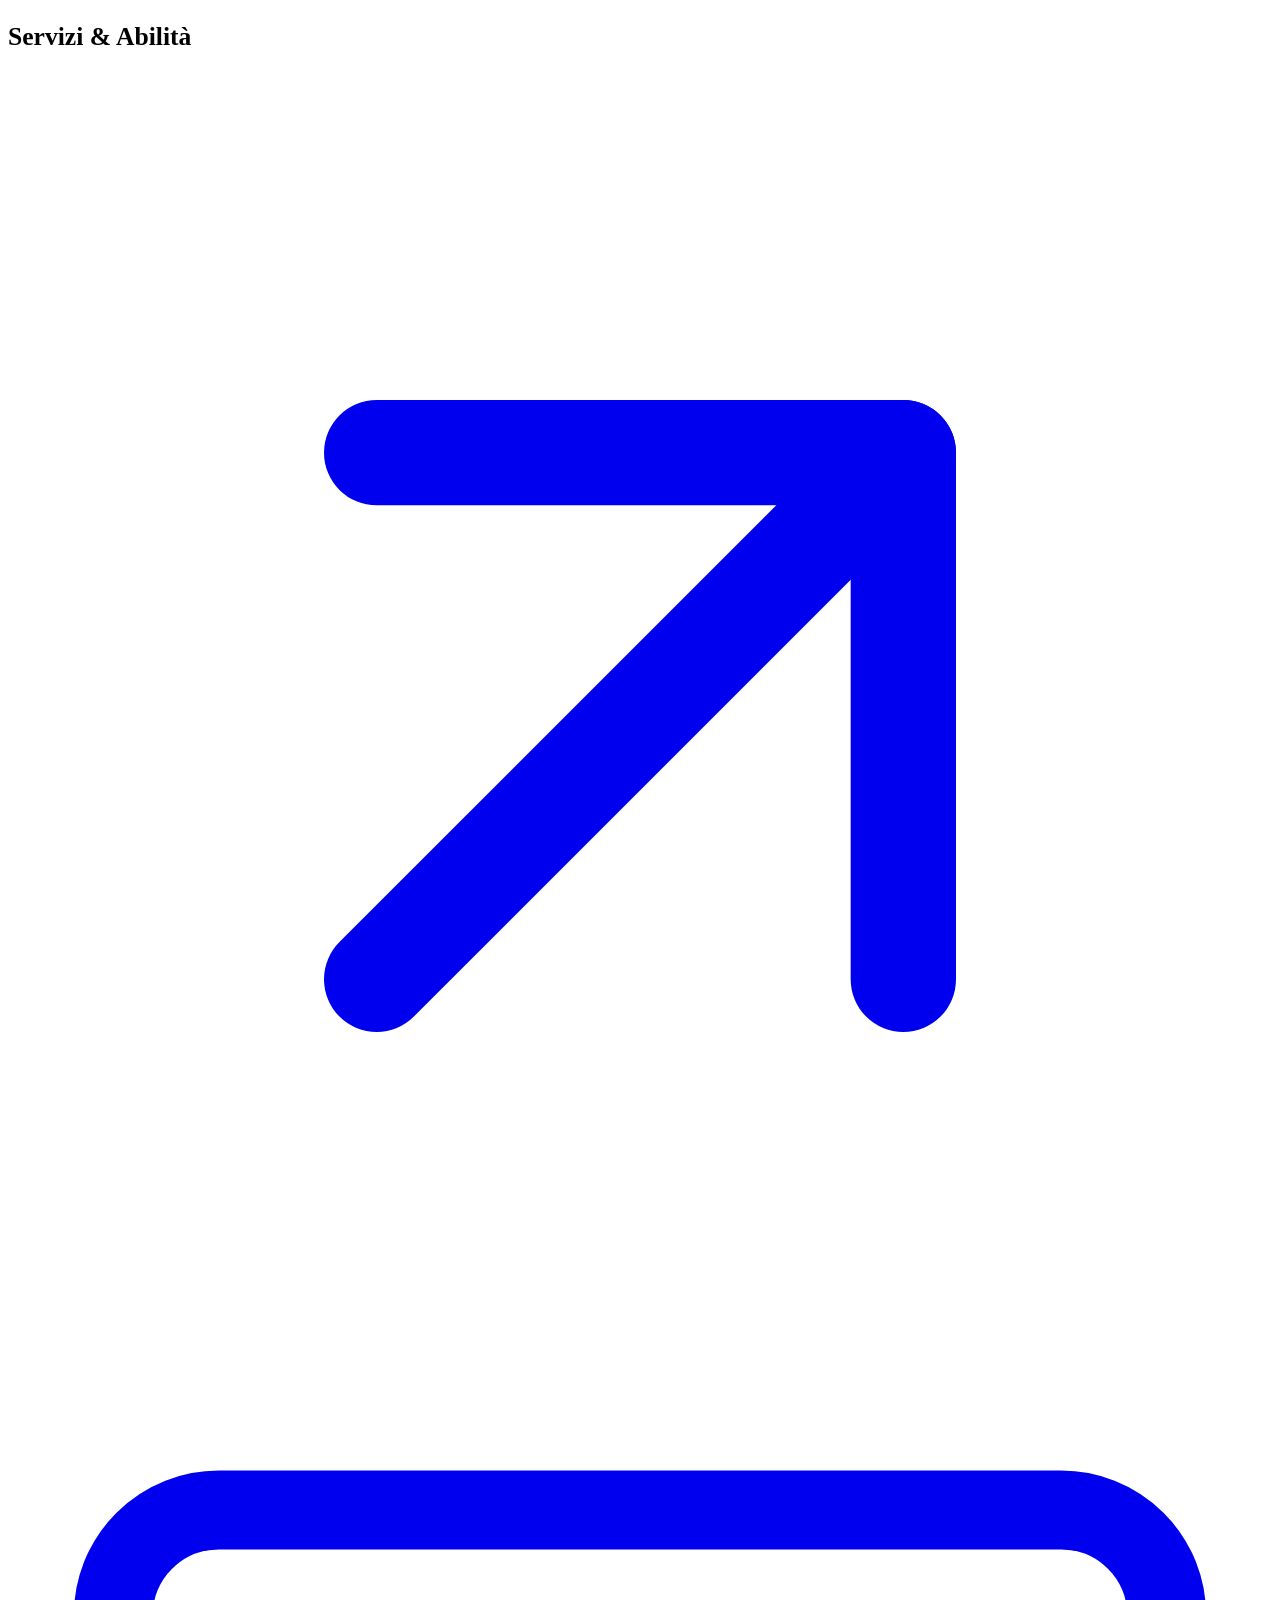
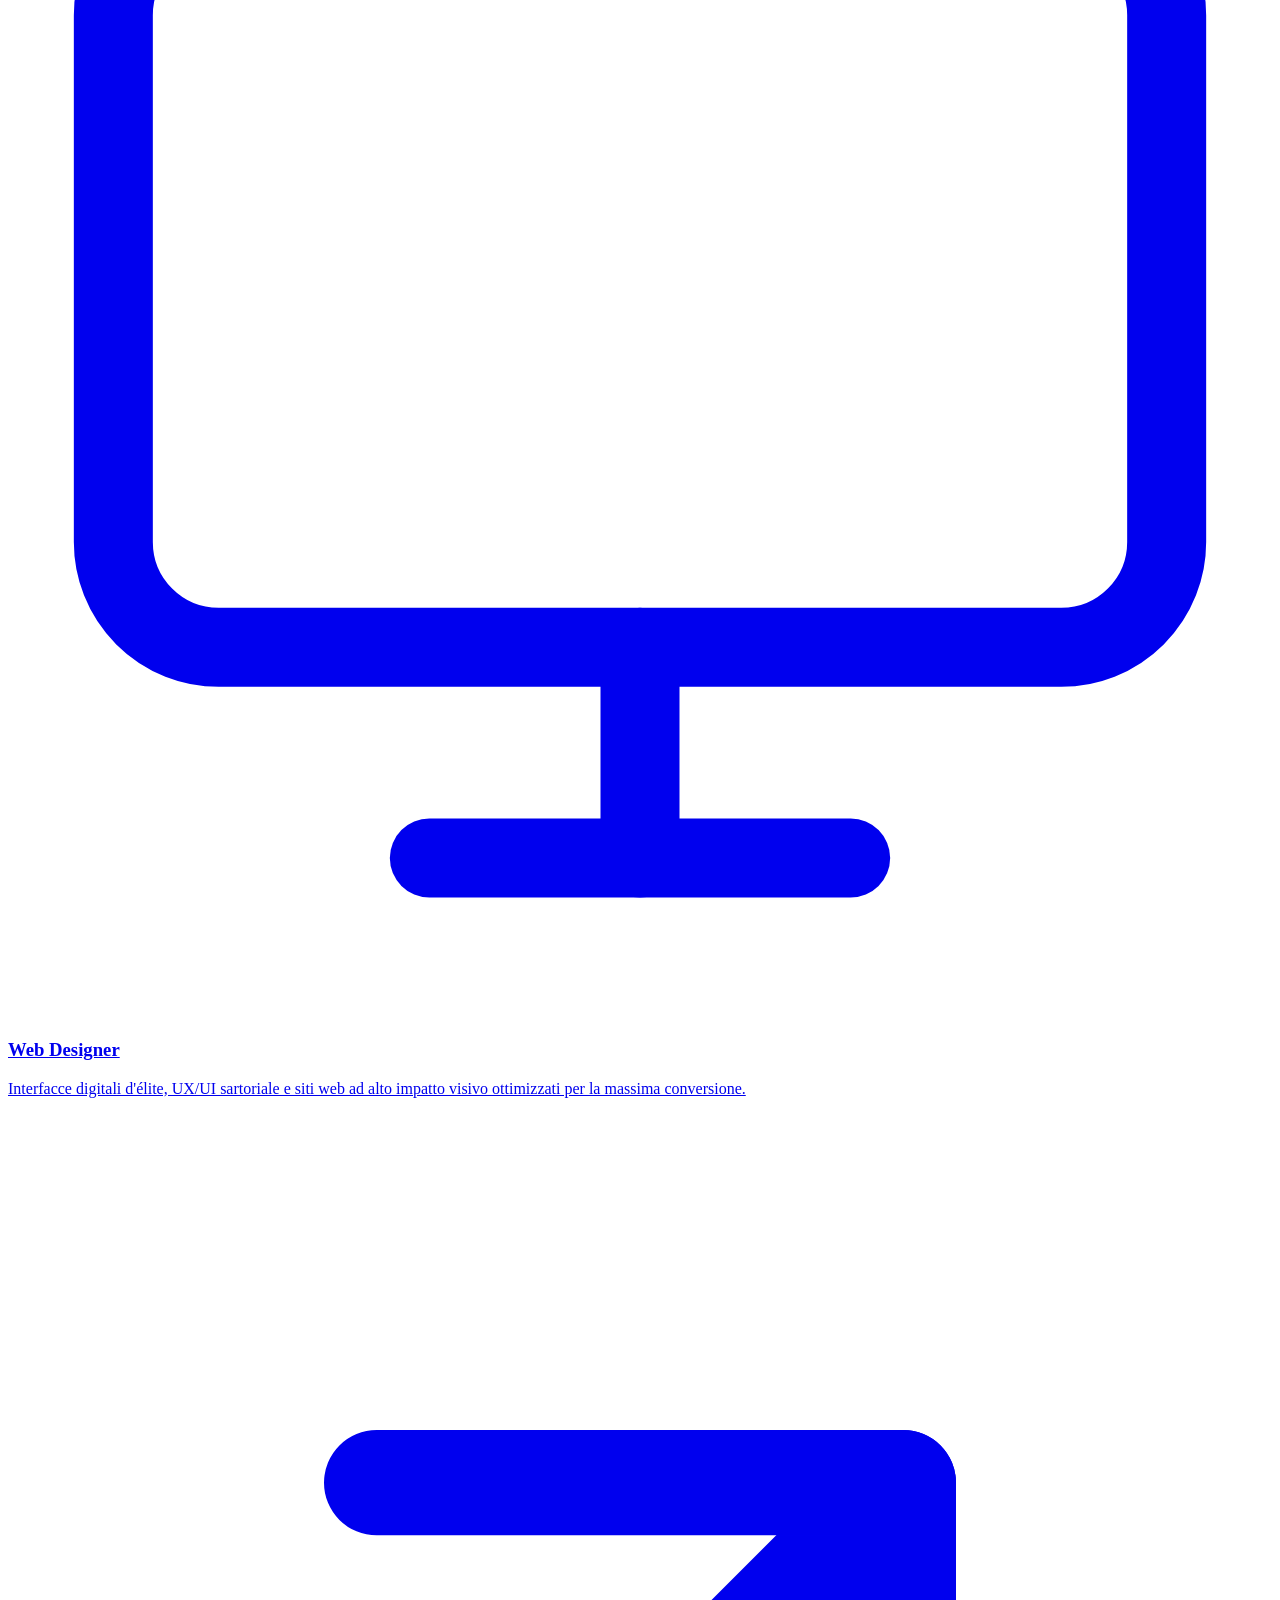
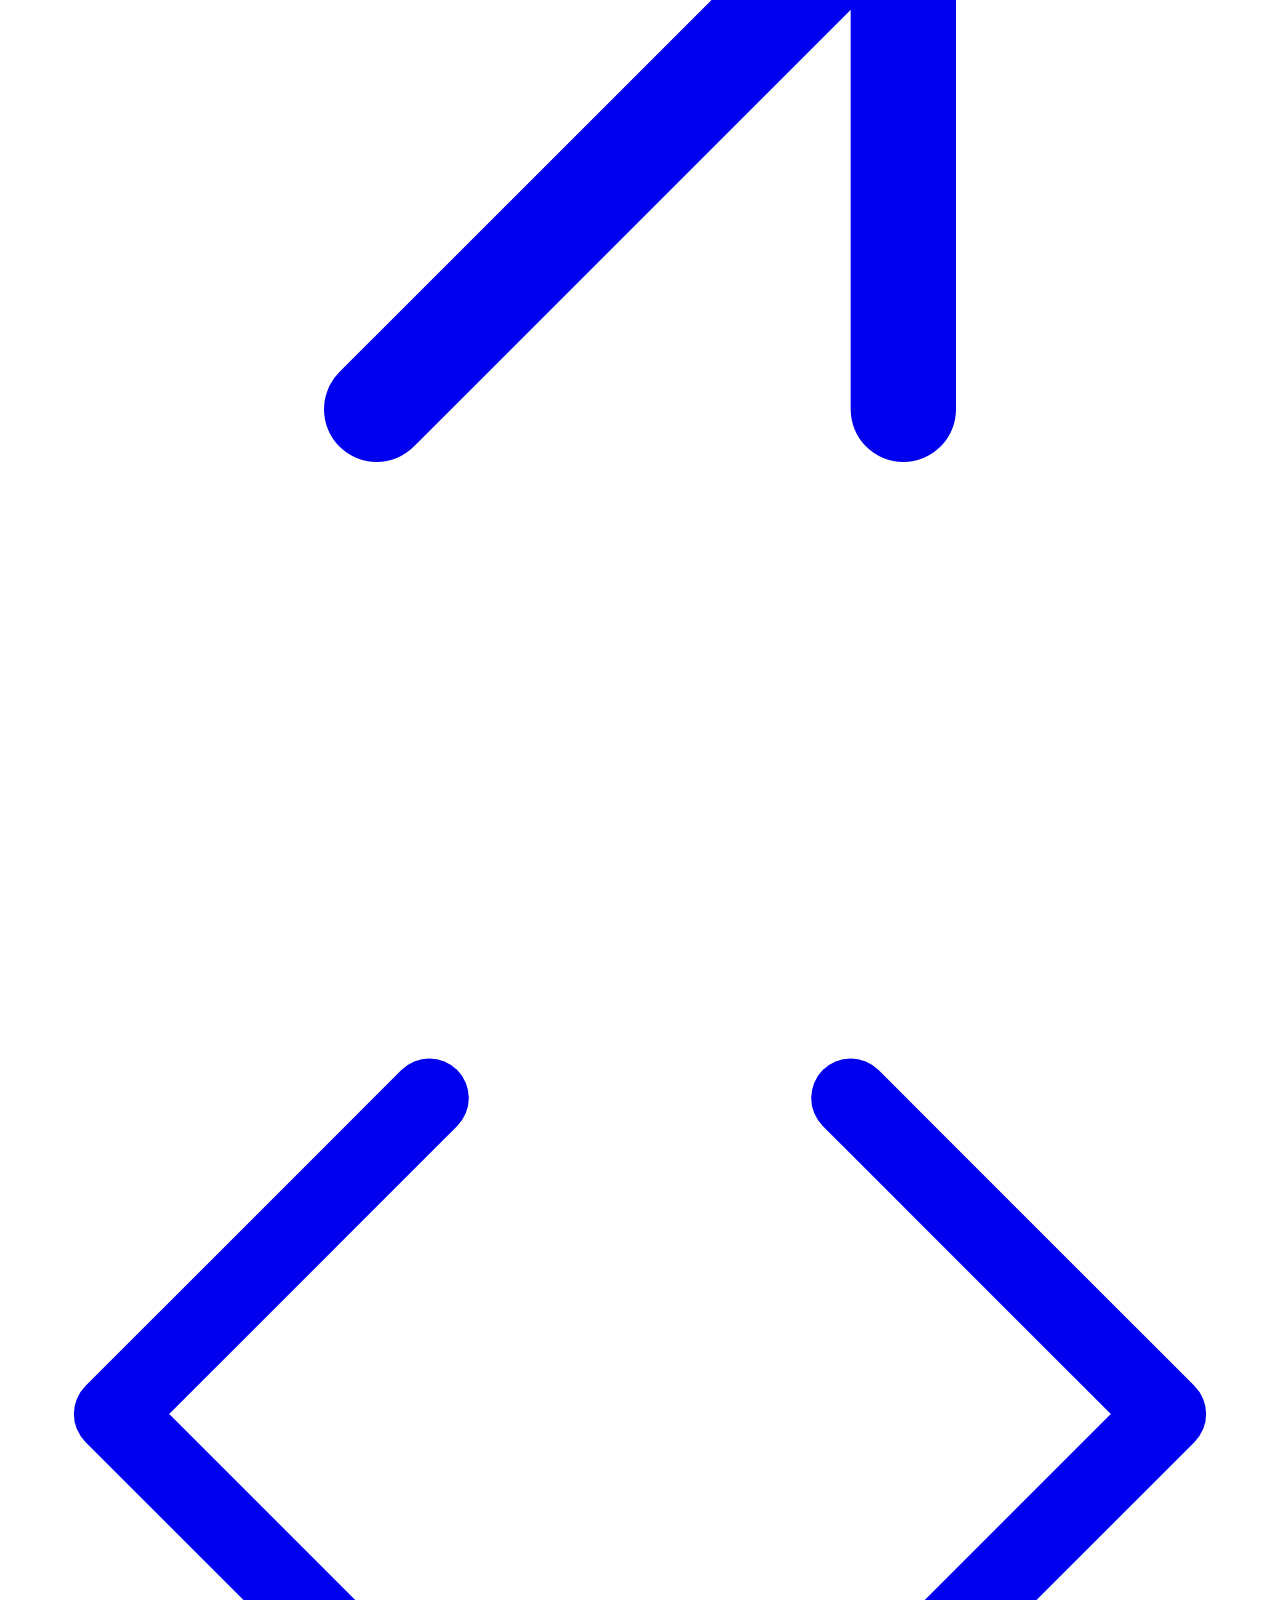
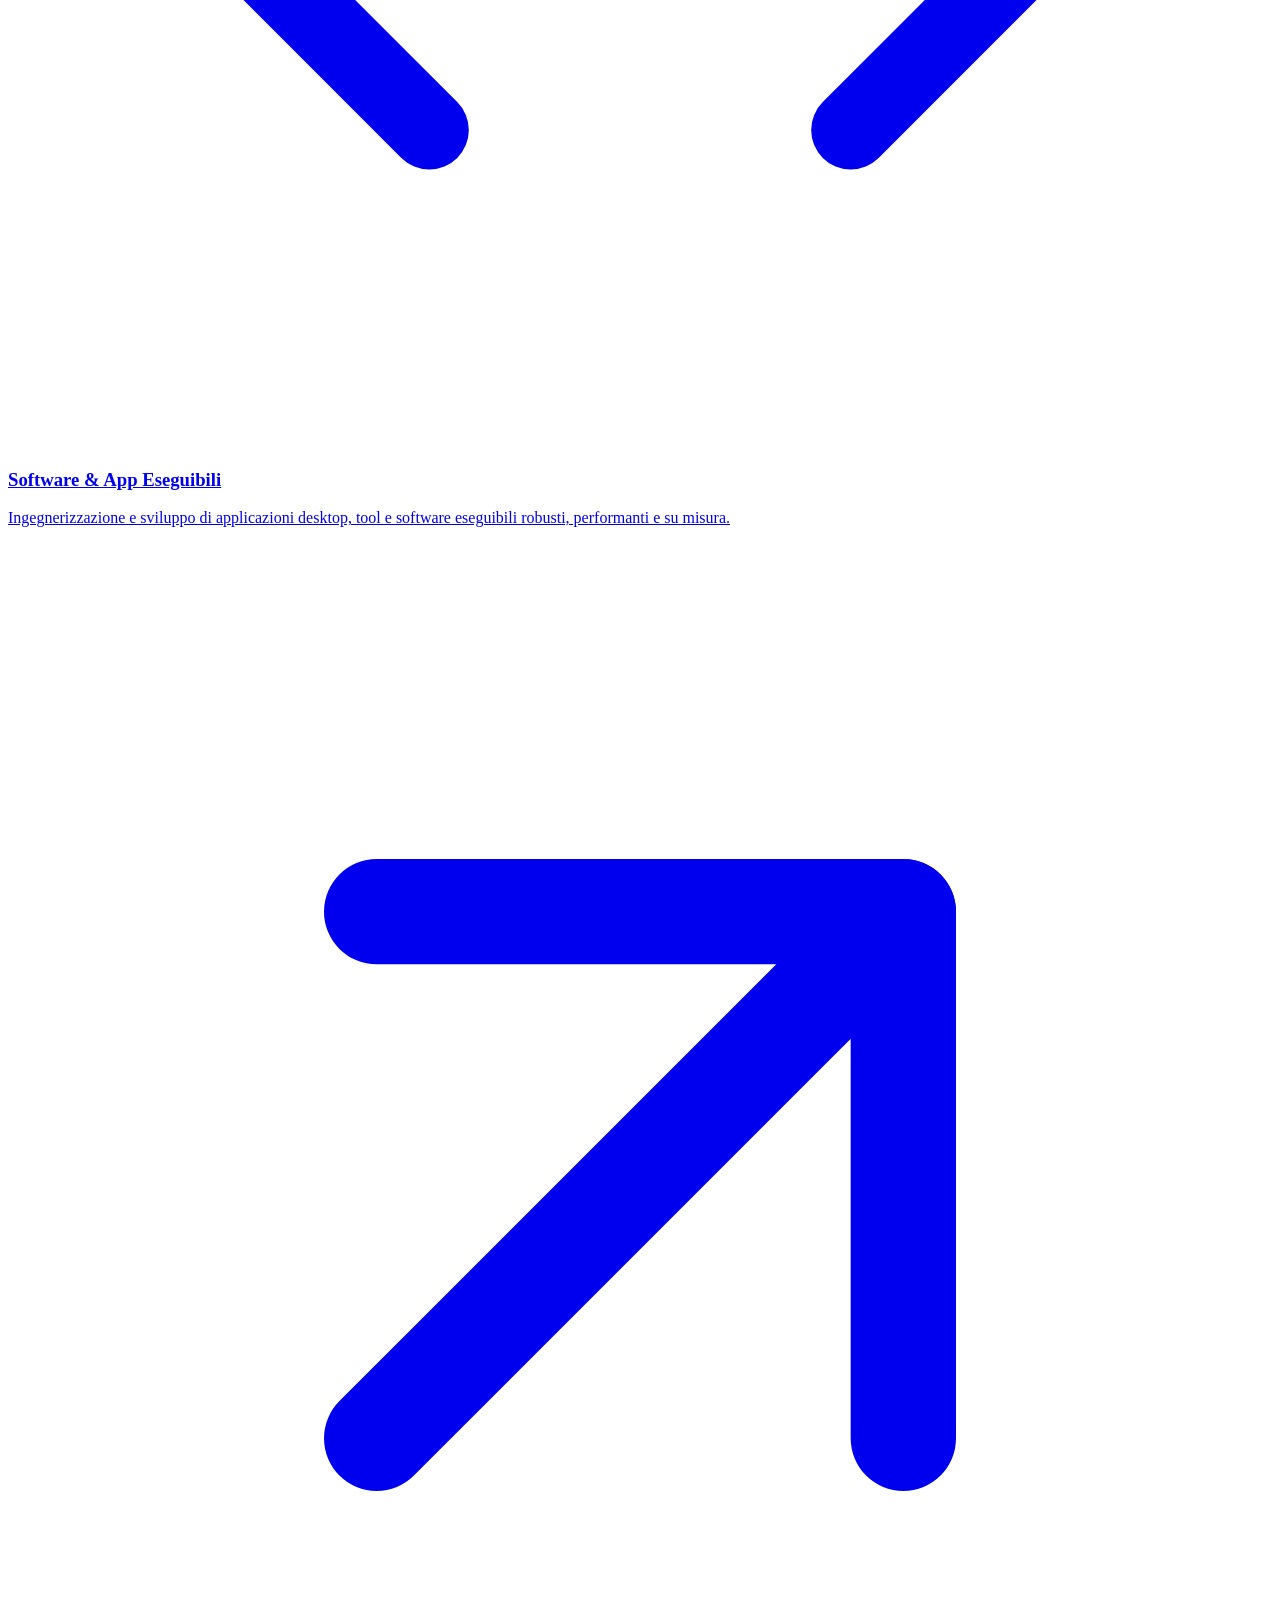
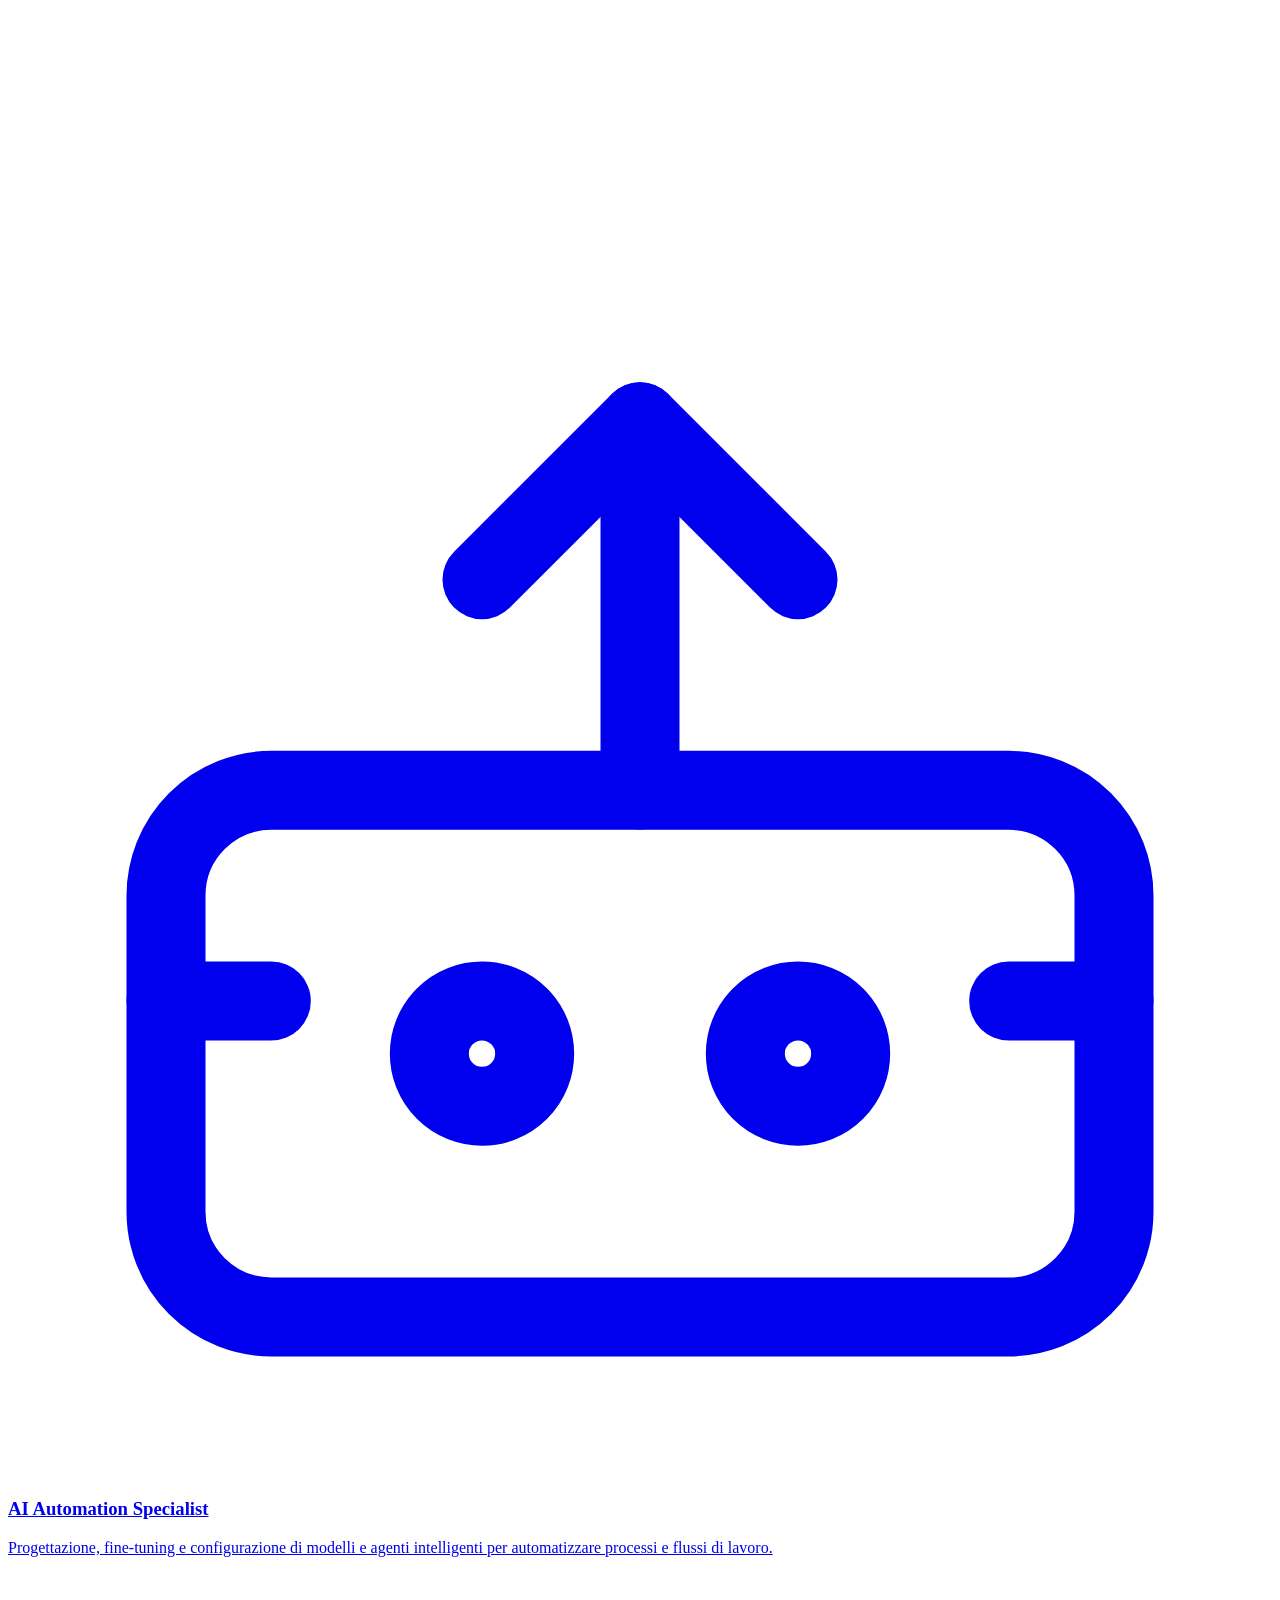
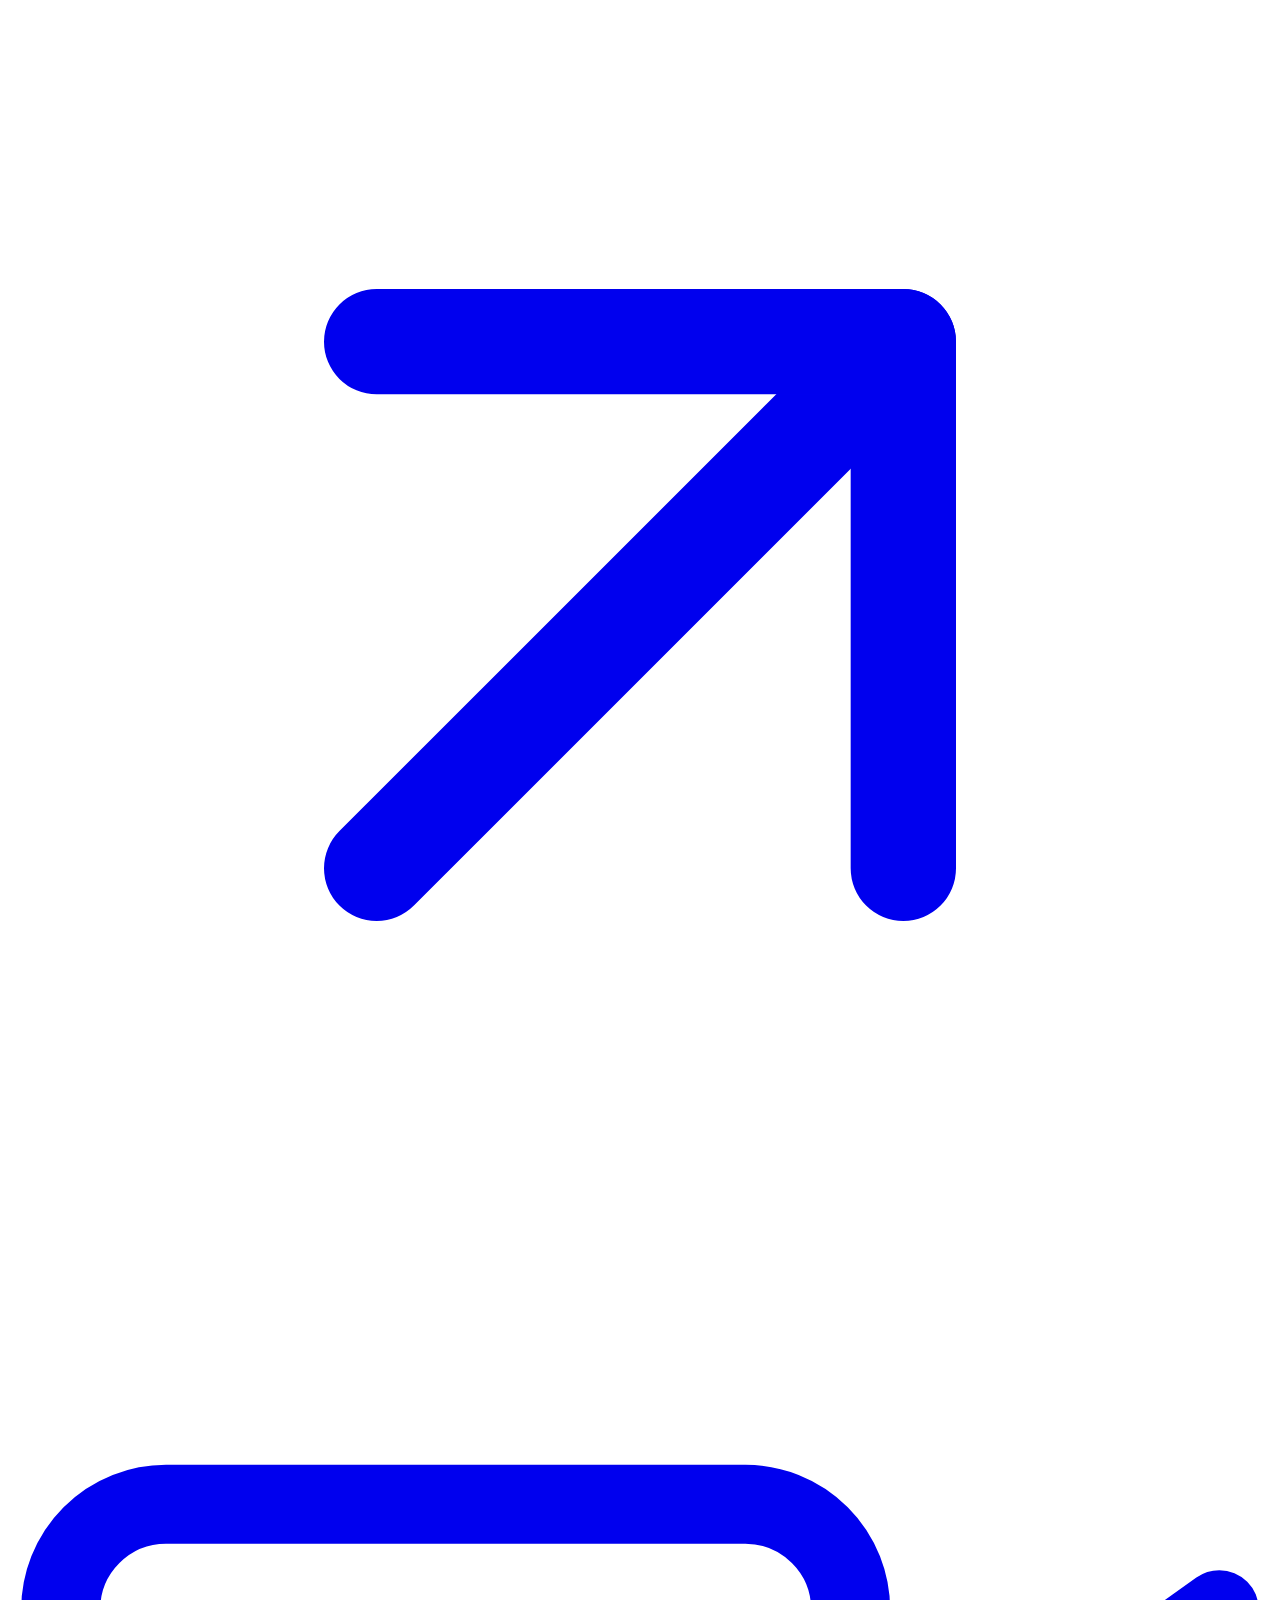
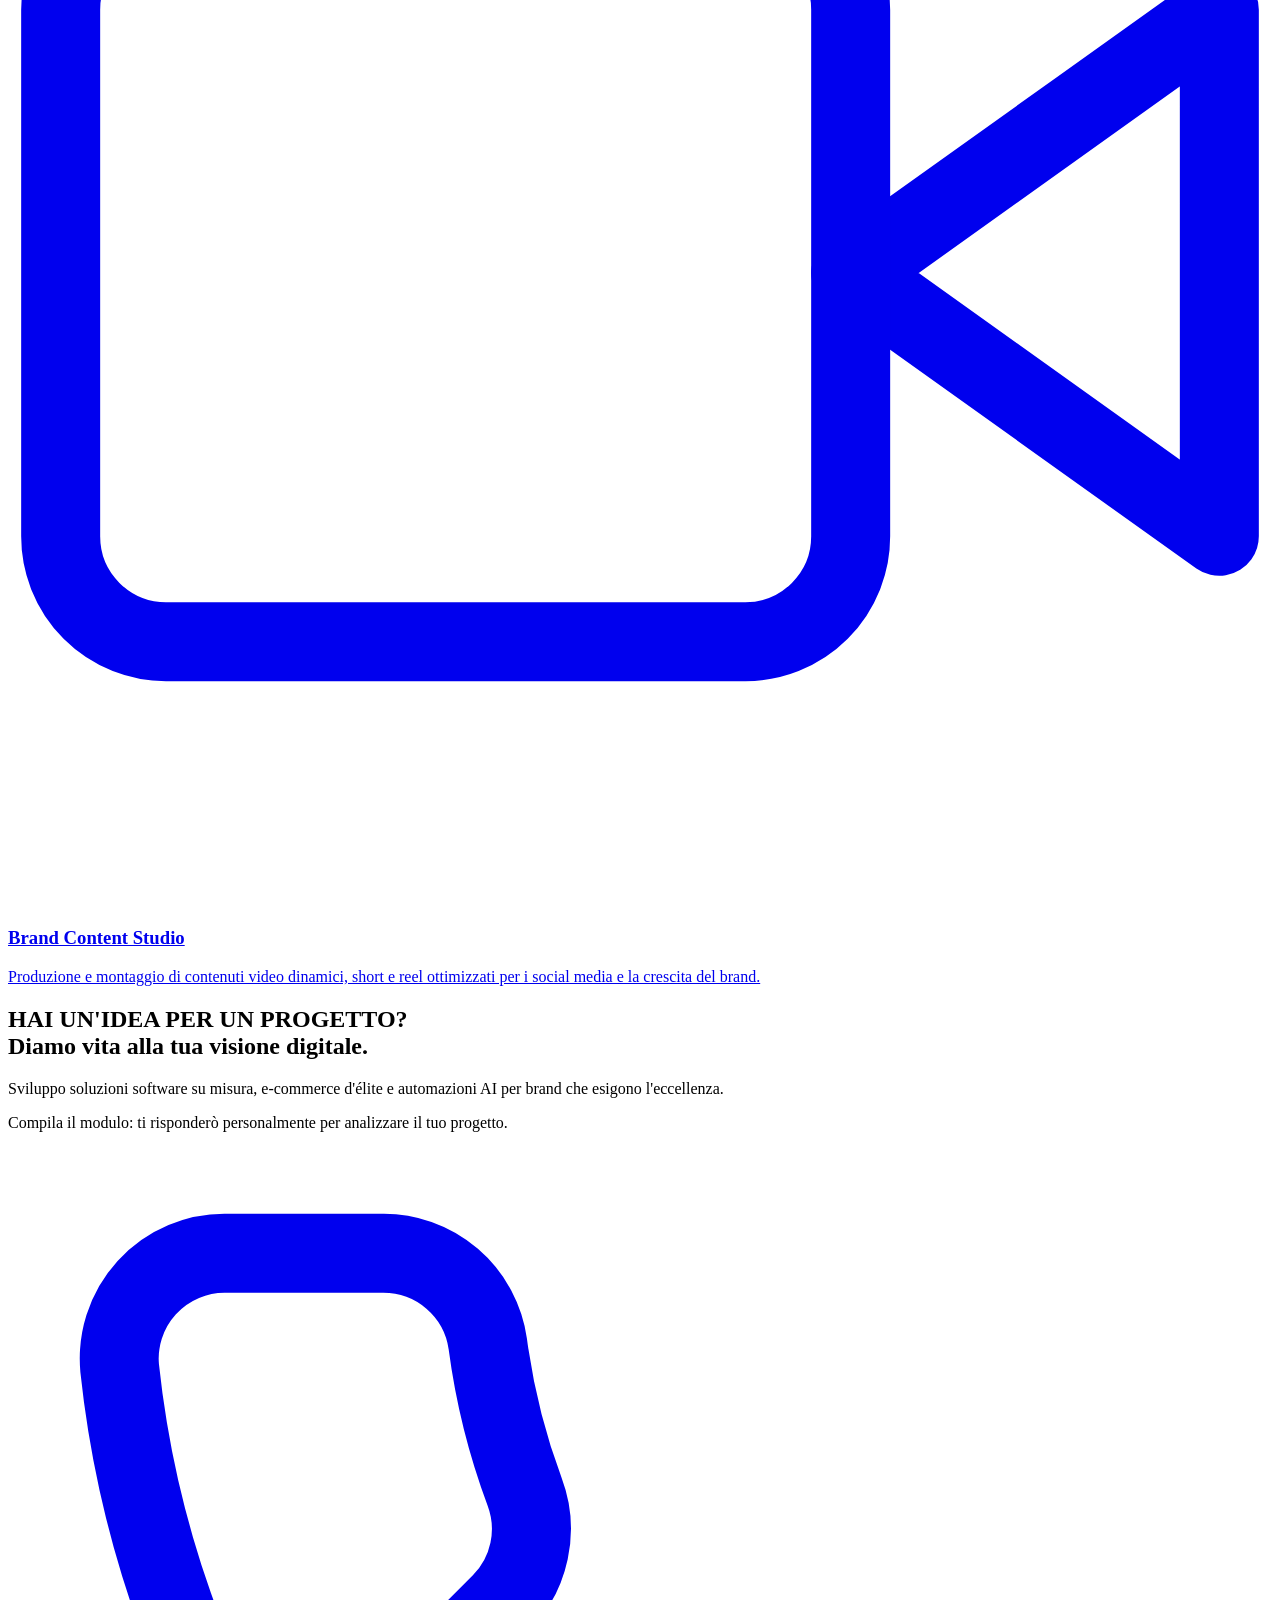
==== commit 8862b55b: "Add files via upload" ====
--- a/index.html
+++ b/index.html
@@ -1,1293 +1,419 @@
 <!DOCTYPE html>
 <html lang="it">
 <head>
-  <meta charset="UTF-8" />
-  <meta name="description" content="Portfolio professionale di Kevin Dickson: sviluppo siti web moderni, applicazioni Java, editing video, short AI, UI/UX design e progetti reali per aziende e privati. Creatività, velocità e qualità per trasformare idee in prodotti digitali.">
-
-  <meta name="google-site-verification" content="97RURpJ4IZ8sCUStqk9bSA9pcFzLqPG78et6F2k73fk" />
-  <meta name="msvalidate.01" content="1103CE6A70B68538C7244D0C320CC6EC" />
-
-  <link rel="apple-touch-icon" sizes="180x180" href="https://i.im.ge/QMD7Me1/kevin.png">
-
-  <meta property="og:title" content="Kevin Dickson – Informatico & Designer">
-  <meta property="og:description" content="Portfolio professionale: sviluppo siti web, applicazioni Java, UI/UX design, video editing e progetti digitali moderni.">
-  <meta property="og:image" content="https://i.im.ge/QMD7Me1/kevin.png">
-  <meta property="og:url" content="https://kevin-dickson-portfolio.vercel.app/">
-  <meta property="og:type" content="website">
-
-  <meta name="twitter:card" content="summary_large_image">
-  <meta name="twitter:title" content="Kevin Dickson – Informatico & Designer">
-  <meta name="twitter:description" content="Portfolio professionale: sviluppo siti web, app Java, UI/UX e video editing.">
-  <meta name="twitter:image" content="https://i.im.ge/QMD7Me1/kevin.png">
-
-  <link rel="icon" type="image/png" href="https://i.im.ge/QMD7Me1/kevin.png">
-
-  <meta name="robots" content="index, follow">
-
-  <meta name="theme-color" content="#32ff9c">
-
-  <link rel="canonical" href="https://kevin-dickson-portfolio.vercel.app/">
-
-  <meta name="author" content="Kevin Dickson">
-  <link rel="preconnect" href="https://kevin-dickson-portfolio.vercel.app">
-
-  <meta name="keywords" content="Kevin Dickson, sviluppatore web, Java, UI UX, video editing, portfolio, designer, informatico">
-
-  <title>Kevin Dickson – Informatico & Designer</title>
-  <meta name="viewport" content="width=device-width, initial-scale=1" />
-
-<script type="application/ld+json">
-{
-  "@context": "https://schema.org",
-  "@type": "Person",
-  "name": "Kevin Dickson",
-  "jobTitle": "Informatico & Designer",
-  "url": "https://kevin-dickson-portfolio.vercel.app/",
-  "image": "https://i.im.ge/QMD7Me1/kevin.png",
-  "sameAs": [
-    "https://www.instagram.com/kevin_dickson_ts",
-    "https://www.linkedin.com/in/kevin-dickson-735464368/",
-    "https://github.com/DominicanPapiFromItaly"
-  ]
-}
-</script>
-
-<style>
-  :root {
-    --bg-dark: #050812;
-    --bg-card: #0a0f1a;
-
-    /* Palette neon verde ufficiale */
-    --accent: #32ff9c;        /* verde neon primario */
-    --accent-mid: #5cffb0;    /* verde acqua neon */
-    --accent-soft: #a8ffd9;   /* verde mare chiaro */
-    --accent-warm: #0aff6c;   /* turchese neon */
-
-    --text-main: #f5f7ff;
-    --text-muted: #a0aec0;
-    --text-dark: #11551a;
-    --text-darker: #0a3810;
-
-    --border-soft: #1c2b40;
-
-    --radius-lg: 18px;
-    --radius-md: 12px;
-    --shadow-soft: 0 18px 40px rgba(0, 0, 0, 0.45);
-  }
-
-@keyframes slideFromLeft {
-  from {
-    opacity: 0;
-    transform: translateX(-40px);
-  }
-  to {
-    opacity: 1;
-    transform: translateX(0);
-  }
-}
-
-@keyframes slideFromRight {
-  from {
-    opacity: 0;
-    transform: translateX(40px);
-  }
-  to {
-    opacity: 1;
-    transform: translateX(0);
-  }
-}
-
-
-  * {
-    box-sizing: border-box;
-    margin: 0;
-    padding: 0;
-  }
-
-  body {
-    font-family: system-ui, -apple-system, BlinkMacSystemFont, "Segoe UI", sans-serif;
-    background: linear-gradient(
-  145deg,
-  #b8ffdf 0%,
-  #8affc8 30%,
-  #5cffb0 55%,
-  #0a3d2e 100%
-);
-
-    color: var(--text-main);
-    min-height: 100vh;
-    display: flex;
-    flex-direction: column;
-  }
-
-  img {
-    max-width: 100%;
-    display: block;
-  }
-
-  a {
-    color: inherit;
-    text-decoration: none;
-  }
-
-  .page {
-    max-width: 1200px;
-    margin: 0 auto;
-    padding: 24px 16px 40px;
-  }
-
-  header {
-    display: flex;
-    align-items: center;
-    justify-content: space-between;
-    gap: 16px;
-    margin-bottom: 32px;
-  }
-
-  .brand {
-    display: flex;
-    align-items: center;
-    gap: 14px;
-  }
-
-  .brand-logo {
-    width: 56px;
-    height: 56px;
-    border-radius: 50%;
-    overflow: hidden;
-    border: 2px solid var(--accent-soft);
-    box-shadow: 0 0 18px rgba(50, 255, 156, 0.6);
-    background: #000;
-  }
-
-  .brand-text h1 {
-  font-size: 1.2rem;
-  letter-spacing: 0.08em;
-  text-transform: uppercase;
-  color: var(--text-dark);
-}
-
-  .brand-text span {
-    font-size: 0.8rem;
-    color: var(--text-darker);
-  }
-
-  nav {
-    display: flex;
-    gap: 18px;
-    font-size: 0.9rem;
-  }
-
- nav a {
-  position: relative;
-  padding-bottom: 4px;
-  color: var(--text-darker);
-  font-weight: 600;
-}
-
-
-  nav a::after {
-    content: "";
-    position: absolute;
-    left: 0;
-    bottom: 0;
-    width: 0;
-    height: 2px;
-    background: linear-gradient(90deg, #0a3d2e, #06251b);
-    transition: width 0.25s ease;
-  }
-
-  nav a:hover::after {
-    width: 100%;
-  }
-
-  /* HERO */
-
-  .hero {
-    display: grid;
-    grid-template-columns: minmax(0, 3fr) minmax(0, 2.5fr);
-    gap: 32px;
-    align-items: center;
-    margin-bottom: 40px;
-  }
-
-  .hero-text {
-    background: radial-gradient(circle at top left, rgba(50, 255, 156, 0.28), transparent 55%);
-    padding: 24px 22px;
-    border-radius: var(--radius-lg);
-    border: 1px solid rgba(92, 255, 176, 0.45);
-    box-shadow: var(--shadow-soft);
-
-    animation: slideFromLeft 0.8s ease-out forwards;
-  }
-
-  .hero-kicker {
-    font-size: 0.8rem;
-    text-transform: uppercase;
-    letter-spacing: 0.18em;
-    color: #06251b;
-    margin-bottom: 10px;
-  }
-
-  .hero-title {
-    font-size: 2rem;
-    line-height: 1.2;
-    margin-bottom: 10px;
-    color: #03281c;
-  }
-
-  .hero-title span {
-    color: #064d36;
-  }
-
-  .hero-subtitle {
-  font-size: 1rem;
-  color: #000000;
-  margin-bottom: 18px;
-  white-space: pre-line;
-}
-
-.cursor-blink {
-  animation: blink 1s step-end infinite;
-}
-
-@keyframes blink {
-  50% { opacity: 0; }
-}
-
-  .hero-claim {
-    font-size: 1.05rem;
-    margin-bottom: 22px;
-  }
-
-  .hero-claim strong {
-     color: #06251b;
-    font-weight: 600;
-  }
-
-  .hero-tags {
-    display: flex;
-    flex-wrap: wrap;
-    gap: 8px;
-    margin-bottom: 22px;
-  }
-
-  .tag {
-    font-size: 0.75rem;
-    padding: 6px 10px;
-    border-radius: 999px;
-    border: 1px solid rgba(168, 255, 217, 0.5);
-    background: rgba(5, 8, 18, 0.8);
-    backdrop-filter: blur(6px);
-  }
-
-  .hero-cta {
-    display: flex;
-    flex-wrap: wrap;
-    gap: 10px;
-  }
-
-  .btn-primary,
-  .btn-ghost {
-    font-size: 0.9rem;
-    padding: 9px 16px;
-    border-radius: 999px;
-    border: 1px solid transparent;
-    cursor: pointer;
-    background: none;
-    color: var(--text-main);
-  }
-
-  .hero-cta .btn-primary:first-child {
-  background: #ffffff;
-  color: #064d36; /* verde scuro */
-  border: 1px solid #064d36;
-}
-
-
-  .hero-cta .btn-ghost {
-  background: #064d36;
-  color: #ffffff;
-  border: 1px solid #03281c;
-}
-
-
-  .hero-visual {
-    position: relative;
-    padding: 18px;
-    border-radius: var(--radius-lg);
-    background: linear-gradient(
-      145deg,
-      #0a0f1a,
-      #0f1624,
-      #1c2b40
-    );
-    border: 1px solid rgba(28, 43, 64, 0.9);
-    box-shadow: var(--shadow-soft);
-    overflow: hidden;
-
-    animation: slideFromRight 0.8s ease-out forwards;
-  }
-
-  .hero-visual-inner {
-    position: relative;
-    border-radius: var(--radius-md);
-    padding: 16px;
-    background: linear-gradient(145deg, #050812, #0a0f1a);
-    border: 1px solid rgba(92, 255, 176, 0.4);
-  }
-
-  .hero-logo-main {
-    width: 100%;
-    max-width: 260px;
-    margin: 0 auto 12px;
-    border-radius: 50%;
-    overflow: hidden;
-    border: 2px solid var(--accent-soft);
-    box-shadow: 0 0 26px rgba(50, 255, 156, 0.8);
-  }
-
-  .hero-visual-caption {
-    text-align: center;
-    font-size: 0.8rem;
-    color: var(--text-muted);
-  }
-
-  .hero-badges {
-    position: absolute;
-    inset: 12px;
-    pointer-events: none;
-  }
-
-  .hero-badge {
-    position: absolute;
-    font-size: 0.7rem;
-    padding: 6px 10px;
-    border-radius: 999px;
-    background: rgba(5, 8, 18, 0.9);
-    border: 1px solid rgba(92, 255, 176, 0.5);
-    color: var(--accent-soft);
-    backdrop-filter: blur(6px);
-  }
-
-  .hero-badge.top-left { top: 0; left: 0; }
-  .hero-badge.top-right { top: 0; right: 0; }
-  .hero-badge.bottom-left { bottom: 0; left: 0; }
-  .hero-badge.bottom-right { bottom: 0; right: 0; }
-
-  /* SEZIONE SKILL */
-
-  .section {
-    margin-bottom: 40px;
-  }
-
-  .section-header {
-    display: flex;
-    justify-content: space-between;
-    align-items: baseline;
-    gap: 12px;
-    margin-bottom: 18px;
-  }
-
-  .section-title {
-  font-size: 1.2rem;
-  letter-spacing: 0.12em;
-  text-transform: uppercase;
-  color: var(--text-dark);
-}
-
-
-  .section-subtitle {
-    font-size: 0.85rem;
-    color: var(--text-dark);
-  }
-
-  .skills-grid {
-    display: grid;
-    grid-template-columns: repeat(3, minmax(0, 1fr));
-    gap: 18px;
-  }
-
-  .skills-grid .skill-card:nth-child(-n+3) {
-  animation: slideFromLeft 0.8s ease-out forwards;
-}
-
-.skills-grid .skill-card:nth-child(n+4) {
-  animation: slideFromRight 0.8s ease-out forwards;
-}
-
-
-  .skill-card {
-  background: var(--bg-card);
-  border-radius: var(--radius-md);
-  border: 1px solid var(--border-soft);
-  padding: 14px 14px 16px;
-  box-shadow: 0 4px 12px rgba(0, 0, 0, 0.35); /* PIÙ PIATTA */
-  display: flex;
-  flex-direction: column;
-  gap: 10px;
-  position: relative;
-  overflow: hidden;
-  transition: transform 0.25s ease, box-shadow 0.25s ease, border-color 0.25s ease;
-}
-
-.skill-card::after {
-  content: "↗";
-  position: absolute;
-  top: 8px;
-  right: 10px;
-  font-size: 0.9rem;
-  color: rgba(92, 255, 176, 0.0); /* invisibile inizialmente */
-  transform: translateY(-4px);
-  transition: color 0.25s ease, transform 0.25s ease;
-}
-
-/* Quando ci passi sopra: freccia visibile e leggermente su */
-.skill-card:hover::after {
-  color: rgba(92, 255, 176, 0.95);
-  transform: translateY(-6px);
-}
-
-.skill-card:hover {
-  transform: translateY(-16px); /* SI ALZA MOLTO */
-  box-shadow: 0 22px 50px rgba(50, 255, 156, 0.45); /* OMBRA NEON FORTE */
-  border-color: rgba(92, 255, 176, 0.85); /* BORDO ILLUMINATO */
-}
-
-@media (max-width: 760px) {
-  .skill-card::after {
-    color: rgba(92, 255, 176, 0.95) !important;
-    transform: translateY(-3px) !important;
-  }
-
-  /* Su mobile niente hover → niente salto */
-  .skill-card:hover::after {
-    transform: translateY(-3px) !important;
-  }
-}
-
-
-.skills-grid .skill-card {
-  opacity: 0;
-}
-
-.skills-grid .skill-card:nth-child(1) { animation-delay: 0.1s; }
-.skills-grid .skill-card:nth-child(2) { animation-delay: 0.2s; }
-.skills-grid .skill-card:nth-child(3) { animation-delay: 0.3s; }
-
-.skills-grid .skill-card:nth-child(4) { animation-delay: 0.1s; }
-.skills-grid .skill-card:nth-child(5) { animation-delay: 0.2s; }
-.skills-grid .skill-card:nth-child(6) { animation-delay: 0.3s; }
-
-
-  .skill-pill {
-    font-size: 0.7rem;
-    text-transform: uppercase;
-    letter-spacing: 0.16em;
-    color: var(--accent-soft);
-  }
-
-  .skill-name {
-    font-size: 1rem;
-    margin-bottom: 4px;
-  }
-
-  .skill-desc {
-    font-size: 0.85rem;
-    color: var(--text-muted);
-    margin-bottom: 6px;
-  }
-
-  .skill-meta {
-    font-size: 0.75rem;
-    color: var(--accent-soft);
-  }
-
-  .skill-footer {
-    margin-top: auto;
-    display: flex;
-    justify-content: space-between;
-    align-items: center;
-    font-size: 0.75rem;
-    color: var(--text-muted);
-  }
-
-  .skill-level {
-    height: 4px;
-    border-radius: 999px;
-    background: #111827;
-    overflow: hidden;
-    margin-top: 6px;
-  }
-
-  .skill-level-fill {
-    height: 100%;
-    border-radius: inherit;
-    background: linear-gradient(90deg, #32ff9c, #0aff6c);
-    width: 80%;
-  }
-
-  .skill-logo-signature {
-    position: absolute;
-    right: -18px;
-    bottom: -18px;
-    width: 80px;
-    opacity: 0.12;
-    pointer-events: none;
-  }
-
-  /* SEZIONE IA / PROCESSO */
-
-  .process {
-    display: grid;
-    grid-template-columns: minmax(0, 1.4fr) minmax(0, 2fr);
-    gap: 22px;
-  }
-
-  .process-card {
-    background: var(--bg-card);
-    border-radius: var(--radius-md);
-    border: 1px solid var(--border-soft);
-    padding: 16px 16px 18px;
-    box-shadow: var(--shadow-soft);
-  }
-
-  .process-label {
-    font-size: 0.75rem;
-    text-transform: uppercase;
-    letter-spacing: 0.18em;
-    color: var(--accent-soft);
-    margin-bottom: 6px;
-  }
-
-  .process-title {
-    font-size: 1rem;
-    margin-bottom: 10px;
-  }
-
-  .process-steps {
-    list-style: none;
-    font-size: 0.85rem;
-    color: var(--text-muted);
-    display: grid;
-    gap: 8px;
-    margin-top: 8px;
-  }
-
-  .process-steps li::before {
-    content: "●";
-    color: var(--accent-soft);
-    margin-right: 6px;
-    font-size: 0.7rem;
-  }
-
-  .timeline {
-    border-left: 2px solid var(--border-soft);
-    padding-left: 14px;
-    display: grid;
-    gap: 10px;
-    font-size: 0.85rem;
-    color: var(--text-muted);
-  }
-
-  .timeline-item {
-    position: relative;
-  }
-
-  .timeline-item::before {
-    content: "";
-    position: absolute;
-    left: -15px;
-    top: 4px;
-    width: 8px;
-    height: 8px;
-    border-radius: 50%;
-    background: var(--accent-soft);
-    box-shadow: 0 0 10px rgba(168, 255, 217, 0.8);
-  }
-
-  .timeline-label {
-    font-size: 0.75rem;
-    text-transform: uppercase;
-    letter-spacing: 0.16em;
-    color: var(--accent-soft);
-    margin-bottom: 2px;
-  }
-
-  /* BIO */
-
-  .bio-layout {
-    display: grid;
-    grid-template-columns: minmax(0, 2.2fr) minmax(0, 2fr);
-    gap: 22px;
-  }
-
-  .bio-card {
-    background: var(--bg-card);
-    border-radius: var(--radius-md);
-    border: 1px solid var(--border-soft);
-    padding: 16px 16px 18px;
-    box-shadow: var(--shadow-soft);
-  }
-
-  .bio-title {
-    font-size: 1rem;
-    margin-bottom: 8px;
-  }
-
-  .bio-text {
-    font-size: 0.9rem;
-    color: var(--text-muted);
-    margin-bottom: 10px;
-  }
-
-  .bio-tags {
-    display: flex;
-    flex-wrap: wrap;
-    gap: 8px;
-    margin-top: 6px;
-  }
-
-  .bio-tag {
-    font-size: 0.75rem;
-    padding: 5px 9px;
-    border-radius: 999px;
-    border: 1px solid var(--border-soft);
-    color: var(--accent-soft);
-  }
-
-  .bio-signature {
-    margin-top: 14px;
-    display: flex;
-    align-items: center;
-    gap: 10px;
-    font-size: 0.85rem;
-    color: var(--text-muted);
-  }
-
-  .bio-signature img {
-    width: 40px;
-    height: 40px;
-    border-radius: 50%;
-    border: 1px solid var(--accent-soft);
-  }
-
-  /* CONTATTI */
-
-  .contact {
-    background: linear-gradient(
-      145deg,
-      rgba(50, 255, 156, 0.25),
-      rgba(5, 8, 18, 0.95)
-    );
-    border-radius: var(--radius-lg);
-    border: 1px solid rgba(92, 255, 176, 0.5);
-    padding: 18px 18px 20px;
-    box-shadow: var(--shadow-soft);
-    display: grid;
-    grid-template-columns: minmax(0, 2.2fr) minmax(0, 2fr);
-    gap: 18px;
-    align-items: center;
-  }
-
-  .contact-title {
-    font-size: 1.1rem;
-    margin-bottom: 6px;
-    color: #000000;
-  }
-
-  .contact-text {
-    font-size: 0.9rem;
-    color: #06251b;
-    margin-bottom: 12px;
-  }
-
-  .contact-info {
-    font-size: 0.85rem;
-    color: #06251b;
-    display: grid;
-    gap: 4px;
-  }
-
-  .contact-info span {
-    color: #064d36;
-    font-size: 0.8rem;
-    text-transform: uppercase;
-    letter-spacing: 0.16em;
-  }
-
-.contact-info a {
-  text-decoration: none;
-  color: #06251b; /* verde scuro */
-  font-weight: 600;
-}
-
-.contact-info a:hover {
-  text-decoration: underline;
-  text-decoration-color: #06251b; /* underline verde scuro */
-}
-
-
-  .contact-actions {
-    display: flex;
-    flex-wrap: wrap;
-    gap: 10px;
-    justify-content: flex-end;
-  }
-
-
-
-.social-icons {
-  display: flex;
-  gap: 12px;
-  margin-top: 8px;
-}
-
-.social-icon {
-  width: 32px;
-  height: 32px;
-  object-fit: contain;
-  cursor: pointer;
-  transition: transform 0.2s ease, filter 0.2s ease;
-}
-
-.social-icon:hover {
-  transform: scale(1.12);
-  filter: drop-shadow(0 0 6px rgba(50, 255, 156, 0.6));
-}
-
-
-  footer {
-    margin-top: 32px;
-    padding-top: 16px;
-    border-top: 1px solid rgba(28, 43, 64, 0.8);
-    display: flex;
-    justify-content: space-between;
-    align-items: center;
-    gap: 12px;
-    font-size: 0.8rem;
-    color: var(--text-darker);
-  }
-
-  .footer-logo {
-    width: 40px;
-    height: 40px;
-    border-radius: 50%;
-    overflow: hidden;
-    border: 1px solid var(--accent-soft);
-    opacity: 0.9;
-  }
-
-  /* RESPONSIVE */
-
-  @media (max-width: 960px) {
-    .hero,
-    .skills-grid,
-    .process,
-    .bio-layout,
-    .contact {
-      grid-template-columns: minmax(0, 1fr);
-    }
-
-    .skills-grid {
-      grid-template-columns: repeat(2, minmax(0, 1fr));
-    }
-
-    header {
-      flex-direction: column;
-      align-items: flex-start;
-    }
-
-    nav {
-      flex-wrap: wrap;
-    }
-
-    @media (max-width: 640px) {
-
-  /* Riduce il contenitore */
-  .hero-visual {
-    padding: 10px;
-    transform: scale(0.88);
-    margin-top: -10px;
-  }
-
-  /* Riduce il riquadro interno */
-  .hero-visual-inner {
-    padding: 10px;
-  }
-
-  /* Riduce il logo */
-  .hero-logo-main {
-    max-width: 160px;
-    margin-bottom: 6px;
-  }
-
-  /* Testo sotto il logo */
-  .hero-visual-caption {
-    font-size: 0.65rem;
-    line-height: 1.25;
-  }
-
-  /* Badge più piccoli */
-  .hero-badge {
-    font-size: 0.55rem;
-    padding: 4px 6px;
-    border-width: 1px;
-  }
-
-  /* Riduce distanza dai bordi */
-  .hero-badges {
-    inset: 6px;
-  }
-
-   /* Testi bianchi nella sezione contatti */
-  .contact,
-  .contact-title,
-  .contact-text,
-  .contact-info,
-  .contact-info span,
-  .contact-info a {
-    color: #ffffff !important;
-  }
-
-  /* Icone social più luminose */
-  .social-icon {
-    filter: brightness(1.2);
-  }
-
-  /* FOOTER: testo bianco */
-  footer,
-  footer * {
-    color: #ffffff !important;
-  }
-
-  /* Linea sopra il footer bianca */
-  footer {
-    border-top: 1px solid #ffffff !important;
-  }
-
-  /* Logo footer più luminoso */
-  .footer-logo {
-    border-color: #ffffff !important;
-    opacity: 1;
-  }
-}
-
-  }
-
-  @media (max-width: 640px) {
-    .skills-grid {
-      grid-template-columns: minmax(0, 1fr);
-    }
-
-    .page {
-      padding-inline: 14px;
-    }
-
-    .hero-text,
-    .hero-visual,
-    .contact,
-    .bio-card,
-    .process-card {
-      padding: 14px;
-    }
-
-    .hero-title span {
-      font-size: 1.5rem;
-      color: #064d36;
-  }
-  }
+  <meta charset="UTF-8">
+  <meta name="viewport" content="width=device-width, initial-scale=1.0">
+  <title>Kevin Dickson | Luxury Designer</title>
   
-</style>
-
+  <!-- Font eleganti da Google Fonts -->
+  <link rel="preconnect" href="https://fonts.googleapis.com">
+  <link rel="preconnect" href="https://fonts.gstatic.com" crossorigin>
+  <link href="https://fonts.googleapis.com/css2?family=Cormorant+Garamond:ital,wght@0,300;0,400;0,600;1,400&family=Montserrat:wght@200;300;400;500;600&display=swap" rel="stylesheet">
+
+  <link rel="stylesheet" href="css/styles.css" />
 </head>
 <body>
-  <div class="page">
-    <header>
-      <div class="brand">
-        <div class="brand-logo">
-          <!-- Logo principale -->
-          <a href="https://im.ge/i/QMD7Me1"><img src="https://i.im.ge/QMD7Me1/kevin.png" alt="Kevin" /></a>
-        </div>
-        <div class="brand-text">
-          <h1>Kevin Dickson<br>Informatico & Designer</h1>
-        </div>
-      </div>
-      <nav>
-        <a href="#home">Home</a>
-        <a href="#skills">Abilità</a>
-        <a href="#ia">IA</a>
-        <a href="#bio">Chi sono</a>
-        <a href="#contatti">Contatti</a>
-      </nav>
-    </header>
-
-    <!-- HERO -->
-    <main id="home">
-      <section class="hero">
-        <div class="hero-text">
-          <div class="hero-kicker">La mia parete. Le mie abilità.</div>
-          <h2 class="hero-title">
-            Kevin Dickson,<br />
-            <span>Informatico &amp; Designer</span>
-          </h2>
-          <p class="hero-subtitle">
-  <span id="typingSubtitle"></span><span class="cursor-blink">|</span>
-</p>
-
-          <p class="hero-claim">
-            <strong>Sistemi, interfacce e automazioni pensate per chi vuole un digitale su misura, curato nei dettagli.</strong>
-          </p>
-          <div class="hero-tags">
-            <span class="tag">Web Design</span>
-            <span class="tag">Sviluppo Applicazioni</span>
-            <span class="tag">Addestramento IA</span>
-            <span class="tag">Assistenza Tecnica</span>
-            <span class="tag">Video & Post</span>
-            <span class="tag">Ti Aiuto a Programmare</span>
-          </div>
-          <div class="hero-cta">
-            <a href="CV_KevinDickson.pdf" target="_blank" class="btn-primary">
-              Apri il mio CV
-            </a>
-          </div>
-
-        </div>
-
-        <div class="hero-visual">
-          <div class="hero-visual-inner">
-            <!-- Logo grande come “firma” visiva -->
-            <div class="hero-logo-main">
-              <a href="https://im.ge/i/QMD7Me1"><img src="https://i.im.ge/QMD7Me1/kevin.png" alt="Kevin" /></a>
-            </div>
-            <p class="hero-visual-caption">
-              Integrazione di grafici, ingranaggi e interfacce per raccontare il tuo mondo digitale.
+
+<!-- HEADER NAV CON LOGO A SX E MENU HAMBURGER A DX -->
+  <header>
+    <div class="logo-container">
+      <img src="assets/Logo.png" alt="Logo Kevin Dickson" class="logo-img">
+    </div>
+
+    <!-- Pulsante Hamburger / X ingrandito a destra -->
+    <button id="menuToggle" class="menu-toggle-btn" aria-label="Apri menu">
+      <img src="assets/3linee.png" alt="Menu" id="hamburgerIcon" class="hamburger-icon">
+    </button>
+
+    <!-- Navigazione Desktop & Mobile Overlay -->
+    <!-- Navigazione Desktop & Mobile Overlay con icone di contatto -->
+    <nav id="navMenu" class="nav-overlay">
+      <ul class="nav-links">
+        <li><a href="index.html" class="active">Home</a></li>
+        <li><a href="index.html#chi-sono">Chi sono</a></li>
+        <li><a href="index.html#progetti">Progetti</a></li>
+        <li><a href="index.html#servizi">Servizi</a></li>
+        <li><a href="index.html#contatti">Contatti</a></li>
+      </ul>
+
+      <!-- Icone WhatsApp e Gmail sotto i link nella tendina mobile -->
+      <div class="mobile-menu-contacts">
+        <!-- WhatsApp -->
+        <a href="https://wa.me/393381256182" target="_blank" rel="noopener" class="mobile-contact-icon" aria-label="WhatsApp">
+          <svg viewBox="0 0 24 24" fill="none" stroke="currentColor" stroke-width="1.5">
+            <path d="M21 11.5a8.38 8.38 0 0 1-.9 3.8 8.5 8.5 0 0 1-7.6 4.7 8.38 8.38 0 0 1-3.8-.9L3 21l1.9-5.7a8.38 8.38 0 0 1-.9-3.8 8.5 8.5 0 0 1 4.7-7.6 8.38 8.38 0 0 1 3.8-.9h.5a8.48 8.48 0 0 1 8 8v.5z"/>
+          </svg>
+        </a>
+
+        <!-- Gmail -->
+        <a href="https://mail.google.com/mail/?view=cm&fs=1&to=kevindickson513@gmail.com&su=Richiesta%20Consulenza%20d%27Élite" target="_blank" rel="noopener noreferrer" class="mobile-contact-icon" aria-label="Email">
+          <svg viewBox="0 0 24 24" fill="none" stroke="currentColor" stroke-width="1.5">
+            <path d="M4 4h16c1.1 0 2 .9 2 2v12c0 1.1-.9 2-2 2H4c-1.1 0-2-.9-2-2V6c0-1.1.9-2 2-2z"/>
+            <polyline points="22,6 12,13 2,6"/>
+          </svg>
+        </a>
+      </div>
+    </nav>
+  </header>
+
+  <!-- CONTENITORE PRINCIPALE (Apre qui) -->
+  <div class="container">
+    
+    <!-- HERO SECTION -->
+    <section class="hero">
+      <div class="hero-intro">
+        <span class="age-badge">Full-Stack Developer & Digital Architect</span>
+        <h1 class="hero-title">Oltre il web.<br>Architetture digitali totali.</h1>
+        <p class="hero-description">
+          Da Trieste e Samaná creo ecosistemi digitali completi per brand che esigono il massimo: non solo interfacce di lusso e e-commerce ad alte prestazioni, ma applicazioni, database strutturati e strategie di acquisizione dati che trasformano il traffico in business.
+        </p>
+        
+        <!-- Pulsante CTA nella Hero -->
+        <div class="hero-cta-container">
+          <a href="#contatti" class="cta-btn-primary">
+            <span>Prenota una consulenza</span>
+            <svg viewBox="0 0 24 24" fill="none" stroke="currentColor" stroke-width="1.5" stroke-linecap="round" stroke-linejoin="round">
+              <line x1="5" y1="12" x2="19" y2="12"></line>
+              <polyline points="12 5 19 12 12 19"></polyline>
+            </svg>
+          </a>
+        </div>
+      </div>
+
+      <div class="hero-subtitle">CRAFTING DIGITAL EXCELLENCE</div>
+      
+      <!-- Firma Immagine -->
+      <img src="assets/Firma.png" alt="Firma Kevin Dickson" class="signature-img">
+    </section>
+
+    <!-- ABOUT SECTION -->
+    <section id="chi-sono">
+      <div class="glass-card" style="margin-top: 3rem;">
+        <div class="about-grid">
+          
+          <!-- LATO SINISTRO: Placeholder Immagine D'Élite -->
+          <div class="about-image-wrapper">
+            <div class="about-image-card">
+              <!-- Sostituisci assets/AboutMe.jpg con la tua foto professionale -->
+              <img src="assets/AboutMe.jpg" alt="Kevin Dickson" class="about-portrait" onerror="this.style.display='none'; this.nextElementSibling.style.display='flex';">
+              
+              <!-- Fallback Placeholder Visivo WOW (attivo finché non carichi l'immagine) -->
+              <div class="about-portrait-placeholder">
+                <div class="placeholder-monogram">KD</div>
+                <div class="placeholder-glow"></div>
+                <span class="placeholder-label">KEVIN DICKSON</span>
+              </div>
+
+              <!-- Overlay Dettagli Luxury -->
+              <div class="about-image-overlay">
+                <div class="location-badge">
+                  <span class="pulse-dot"></span>
+                  TRIESTE • SAMANÁ
+                </div>
+              </div>
+            </div>
+          </div>
+
+          <!-- LATO DESTRO: Storytelling & Key Stats -->
+          <div class="about-content">
+            <span class="age-badge" style="margin-bottom: 1rem;">Full-Stack Architect & Web Designer</span>
+            <h2 class="about-title">Codice rigoroso.<br>Estetica senza compromessi.</h2>
+            
+            <p class="about-description">
+              A 17 anni unisco la precisione dell'ingegneria software alla ricercatezza del design ad alto posizionamento. Operando tra Trieste e la Repubblica Dominicana, non mi limito a sviluppare siti web: creo architetture digitali integrate — dalle applicazioni eseguibili fino a database complessi e piattaforme e-commerce pensate per scalare il tuo brand.
             </p>
-          </div>
-
-          <div class="hero-badges">
-            <div class="hero-badge top-left">UI/UX su misura</div>
-            <div class="hero-badge top-right">Codice &amp; Creatività</div>
-            <div class="hero-badge bottom-left">IA &amp; Automazioni</div>
-            <div class="hero-badge bottom-right">Assistenza continua</div>
-          </div>
-        </div>
-      </section>
-
-      <!-- SKILL CARDS -->
-      <section id="skills" class="section">
-        <div class="section-header">
-          <h3 class="section-title">Abilità</h3>
-          <p class="section-subtitle">Una parete di competenze, illustrate e concrete.</p>
-        </div>
-
-        <div class="skills-grid">
-          <!-- Web Designer -->
-          <article class="skill-card" onclick="location.href='kevinSiti.html'" style="cursor:pointer;">
-            <div class="skill-pill">Web Designer</div>
-            <h4 class="skill-name">Siti che raccontano chi sei</h4>
-            <p class="skill-desc">
-              Progetto interfacce pulite, moderne e coerenti con la tua identità visiva, dal wireframe al pixel finale.
+
+            <p class="about-description">
+              Il mio approccio rifiuta i template preimpostati e la mediocrità visiva. Ogni riga di codice è ottimizzata per le prestazioni, mentre ogni interfaccia viene scolpita per trasmettere autorità, esclusività e fiducia immediata.
             </p>
-            <p class="skill-meta">Landing page, portfolio, siti vetrina, micro-animazioni.</p>
-            <div class="skill-level">
-              <div class="skill-level-fill" style="width: 90%;"></div>
-            </div>
-            <div class="skill-footer">
-              <span>Design responsivo</span>
-              <span>HTML · CSS · JS</span>
-            </div>
-            <img class="skill-logo-signature" src="https://i.postimg.cc/jq3nNtgz/kevin.png" alt="Firma Kevin" />
-          </article>
-
-          <!-- Riparazione & Assistenza Tecnica -->
-          <article class="skill-card" onclick="location.href='kevinAssistenzaTecnica.html'" style="cursor:pointer;">
-            <div class="skill-pill">Riparazione &amp; Assistenza</div>
-            <h4 class="skill-name">Tecnologia che torna a funzionare</h4>
-            <p class="skill-desc">
-              Diagnosi, manutenzione e ottimizzazione di PC e sistemi, con spiegazioni chiare e soluzioni durature.
-            </p>
-            <p class="skill-meta">Hardware, software, backup, sicurezza di base.</p>
-            <div class="skill-level">
-              <div class="skill-level-fill" style="width: 85%;"></div>
-            </div>
-            <div class="skill-footer">
-              <span>Supporto personalizzato</span>
-              <span>On-site &amp; remoto</span>
-            </div>
-            <img class="skill-logo-signature" src="https://i.postimg.cc/jq3nNtgz/kevin.png" alt="Firma Kevin" />
-          </article>
-
-          <!-- Addestratore di IA -->
-          <article class="skill-card" onclick="location.href='kevinBot.html'" style="cursor:pointer;">
-            <div class="skill-pill">Addestratore di IA</div>
-            <h4 class="skill-name">Agenti che lavorano per te</h4>
-            <p class="skill-desc">
-              Progetto e affino assistenti basati su IA per automatizzare risposte, processi e flussi di lavoro.
-            </p>
-            <p class="skill-meta">Prompt design, flussi conversazionali, integrazioni.</p>
-            <div class="skill-level">
-              <div class="skill-level-fill" style="width: 88%;"></div>
-            </div>
-            <div class="skill-footer">
-              <span>IA applicata</span>
-              <span>Business &amp; creatività</span>
-            </div>
-            <img class="skill-logo-signature" src="https://i.postimg.cc/jq3nNtgz/kevin.png" alt="Firma Kevin" />
-          </article>
-
-          <!-- Creatore di Applicazioni -->
-          <article class="skill-card" onclick="location.href='kevinApp.html'" style="cursor:pointer;">
-            <div class="skill-pill">Applicazioni</div>
-            <h4 class="skill-name">Strumenti digitali su misura</h4>
-            <p class="skill-desc">
-              Sviluppo piccole applicazioni e strumenti che risolvono problemi specifici, con interfacce chiare e leggere.
-            </p>
-            <p class="skill-meta">Dashboard, utility, prototipi funzionali.</p>
-            <div class="skill-level">
-              <div class="skill-level-fill" style="width: 80%;"></div>
-            </div>
-            <div class="skill-footer">
-              <span>Focus sulla UX</span>
-              <span>Web &amp; desktop</span>
-            </div>
-            <img class="skill-logo-signature" src="https://i.postimg.cc/jq3nNtgz/kevin.png" alt="Firma Kevin" />
-          </article>
-
-          <!-- Programmare Java e C++ -->
-          <article class="skill-card" onclick="location.href='kevinProgrammazione.html'" style="cursor:pointer;">
-            <div class="skill-pill">Programmazione</div>
-            <h4 class="skill-name">Java &amp; C++</h4>
-            <p class="skill-desc">
-              Strutturo codice robusto e leggibile, con attenzione a performance, manutenzione e chiarezza architetturale.
-            </p>
-            <p class="skill-meta">OOP, algoritmi, logica, refactoring.</p>
-            <div class="skill-level">
-              <div class="skill-level-fill" style="width: 82%;"></div>
-            </div>
-            <div class="skill-footer">
-              <span>Soluzioni scalabili</span>
-              <span>Progetti didattici &amp; reali</span>
-            </div>
-            <img class="skill-logo-signature" src="https://i.postimg.cc/jq3nNtgz/kevin.png" alt="Firma Kevin" />
-          </article>
-
-          <!-- Skill Video / Short / Post AI -->
-          <article class="skill-card" onclick="location.href='kevinAI.html'" style="cursor:pointer;">
-            <div class="skill-pill">Video · Short · Post AI</div>
-              <h4 class="skill-name">Contenuti dinamici e social-ready</h4>
-              <p class="skill-desc">
-                Creo video brevi, short e contenuti per social ottimizzati, combinando
-                editing, design e strumenti AI.
-              </p>
-
-              <p class="skill-meta">
-                Editing, post social, storytelling visivo, generazione video AI.
-              </p>
-
-              <div class="skill-level">
-                <div class="skill-level-fill" style="width: 90%;"></div>
+
+            <!-- Statistiche / Key Metrics in Oro -->
+            <div class="about-stats">
+              <div class="stat-box">
+                <span class="stat-number">100%</span>
+                <span class="stat-label">Custom</span>
               </div>
-
-              <div class="skill-footer">
-                <span>Social content</span>
-                <span>AI-powered</span>
+              <div class="stat-box">
+                <span class="stat-number">Full-Stack</span>
+                <span class="stat-label">Java, SQL, Web</span>
               </div>
-              <img class="skill-logo-signature" src="https://i.postimg.cc/jq3nNtgz/kevin.png" alt="Firma Kevin" />
-          </article>
-          </div>
-      </section>
-
-      <!-- SEZIONE IA / PROCESSO -->
-      <section id="ia" class="section">
-        <div class="section-header">
-          <h3 class="section-title">IA</h3>
-          <p class="section-subtitle">Dal problema all’agente che ti affianca ogni giorno.</p>
-        </div>
-
-        <div class="process">
-          <article class="process-card">
-            <div class="process-label">Processo</div>
-            <h4 class="process-title">Come nasce un assistente IA</h4>
-            <ul class="process-steps">
-              <li>Analisi delle esigenze e dei flussi reali.</li>
-              <li>Definizione del ruolo dell’agente e dei suoi limiti.</li>
-              <li>Progettazione dei prompt e dei percorsi conversazionali.</li>
-              <li>Test su casi concreti e raffinamento iterativo.</li>
-              <li>Integrazione con strumenti e servizi che già usi.</li>
-            </ul>
-          </article>
-
-          <article class="process-card">
-            <div class="process-label">Timeline</div>
-            <h4 class="process-title">Dalla bozza al quotidiano</h4>
-            <div class="timeline">
-              <div class="timeline-item">
-                <div class="timeline-label">Fase 1</div>
-                <p>Raccolta esempi reali di domande, problemi e casi d’uso.</p>
+              <div class="stat-box">
+                <span class="stat-number">Global</span>
+                <span class="stat-label">EU & Caribbean</span>
               </div>
-              <div class="timeline-item">
-                <div class="timeline-label">Fase 2</div>
-                <p>Prototipo dell’agente, con focus su tono di voce e affidabilità.</p>
-              </div>
-              <div class="timeline-item">
-                <div class="timeline-label">Fase 3</div>
-                <p>Test con utenti reali, correzione di ambiguità e ottimizzazione dei flussi.</p>
-              </div>
-              <div class="timeline-item">
-                <div class="timeline-label">Fase 4</div>
-                <p>Rilascio e monitoraggio, con possibilità di evoluzione nel tempo.</p>
-              </div>
-            </div>
-          </article>
-        </div>
-      </section>
-
-      <!-- BIO -->
-      <section id="bio" class="section">
-        <div class="section-header">
-          <h3 class="section-title">Informatico &amp; Designer</h3>
-          <p class="section-subtitle">Dietro le quinte: come lavoro e cosa mi guida.</p>
-        </div>
-
-        <div class="bio-layout">
-          <article class="bio-card">
-            <h4 class="bio-title">Chi sono</h4>
-            <p class="bio-text">
-              Mi chiamo Kevin Dickson e ho 17 anni, unisco competenze tecniche e sensibilità visiva. Per me un buon progetto
-              è quello in cui chi lo usa si sente a casa: capisce cosa fare, si orienta facilmente e percepisce
-              che ogni dettaglio è stato pensato per lui.
-            </p>
-            <p class="bio-text">
-              Alterno lavoro su interfacce, codice e sistemi, con un approccio artigianale: pochi fronzoli,
-              molta cura, iterazioni rapide e dialogo costante con chi ho davanti.
-            </p>
-            <div class="bio-tags">
-              <span class="bio-tag">Design centrato sulla persona</span>
-              <span class="bio-tag">Sistemi chiari</span>
-              <span class="bio-tag">Sperimentazione continua</span>
-            </div>
-            <div class="bio-signature">
-              <a href="https://im.ge/i/QMD7Me1"><img src="https://i.im.ge/QMD7Me1/kevin.png" alt="Kevin" /></a>
-              <span>Il logo come firma: una presenza discreta in ogni pagina.</span>
-            </div>
-          </article>
-
-          <article class="bio-card">
-            <h4 class="bio-title">Come posso aiutarti</h4>
-            <p class="bio-text">
-              Che tu abbia bisogno di un sito, di un assistente IA o di rimettere in sesto il tuo setup,
-              il mio obiettivo è lo stesso: toglierti peso dalle spalle e costruire qualcosa che ti rappresenti.
-            </p>
-            <p class="bio-text">
-              Partiamo da una chiacchierata concreta, guardiamo insieme cosa già usi e disegniamo un percorso
-              che abbia senso per te, non per le mode del momento.
-            </p>
-            <div class="bio-tags">
-              <span class="bio-tag">Analisi iniziale</span>
-              <span class="bio-tag">Prototipi rapidi</span>
-              <span class="bio-tag">Supporto nel tempo</span>
-            </div>
-          </article>
-        </div>
-      </section>
-
-      <!-- CONTATTI -->
-      <section id="contatti" class="section">
-        <div class="contact">
-          <div>
-            <h4 class="contact-title">Parliamo del tuo progetto</h4>
-            <p class="contact-text">
-              Raccontami cosa vuoi costruire: un sito, un agente IA, un’applicazione o semplicemente un sistema
-              che funzioni meglio. Ti rispondo con una proposta chiara, senza giri di parole.
-            </p>
-            <div class="contact-info">
-              <div>
-                <span>Email</span><br />
-                <a href="https://mail.google.com/mail/?view=cm&fs=1&to=kevindickson513@gmail.com" target="_blank">
-                  kevindickson513@gmail.com
-                </a>
-              </div>
-              <div>
-                <div class="social-icons">
-  <a href="https://www.instagram.com/kevin_dickson_ts/" target="_blank">
-  <img src="https://i.postimg.cc/SRjdT1sN/Logo-Insta.png" alt="Instagram" class="social-icon">
-</a>
-
-  <a href="https://wa.me/393381256182" target="_blank">
-  <img src="https://i.postimg.cc/zv37t2BG/Logo-Whats-App.png" alt="WhatsApp" class="social-icon">
-</a>
-  <a href="tel:+393381256182">
-  <img src="https://i.postimg.cc/PJNy3Vxn/cellulare.png" alt="Telefono" class="social-icon">
-</a>
-
-</div>
-
-              </div>
-            </div>
-          </div>
-        </div>
-      </section>
-    </main>
-
-    <footer>
-      <div>&copy; <span id="year"></span> Kevin Dickson – Informatico & Designer</div>
-      <div class="footer-logo">
-        <a href="https://im.ge/i/QMD7Me1"><img src="https://i.im.ge/QMD7Me1/kevin.png" alt="Kevin" /></a>
-      </div>
-    </footer>
+            </div>
+
+          </div>
+
+        </div>
+      </div>
+    </section>
+
+    <!-- PROJECTS SECTION -->
+    <section  id="progetti">
+      <h2 class="section-title id=progetti">Progetti già online</h2>
+      
+      <div class="glass-card">
+        <div class="projects-grid">
+          <!-- Progetto 1 -->
+          <a href="https://dr-jaime-jones.vercel.app/" target="_blank" rel="noopener noreferrer" class="project-link">
+            <div class="project-item">
+              <img src="assets/Projects/Jaime.png" alt="Dr. Jaime Jones Dental Clinic" class="project-bg">
+              <div class="project-text">DR. JAIME JONES<br>CLINIC</div>
+            </div>
+          </a>
+
+          <!-- Progetto 2 -->
+          <a href="https://raymondtours.vercel.app/" target="_blank" rel="noopener noreferrer" class="project-link">
+            <div class="project-item">
+              <img src="assets/Projects/Raymond.png" alt="Raymond Tours" class="project-bg">
+              <div class="project-text">RAYMOND<br>TOURS</div>
+            </div>
+          </a>
+
+          <!-- Progetto 3 -->
+          <a href="https://maria-pia.vercel.app/" target="_blank" rel="noopener noreferrer" class="project-link">
+            <div class="project-item">
+              <img src="assets/Projects/Gip.png" alt="Gip Project" class="project-bg">
+              <div class="project-text">Le coin <br>de l’artiste</div>
+            </div>
+          </a>
+        </div>
+      </div>
+    </section>
+
+   <!-- SERVICES SECTION -->
+    <section id="servizi">
+      <div class="glass-card" style="margin-top: 3rem;">
+        <h2 class="section-title" style="margin: 0 0 2rem 0; font-size: 1.6rem;">Servizi & Abilità</h2>
+        
+        <div class="services-grid">
+          <!-- Servizio 1: Web Designer (Collegato a web.html) -->
+          <a href="web.html" class="service-item service-link-card">
+            <div class="service-arrow">
+              <svg viewBox="0 0 24 24" fill="none" stroke="currentColor" stroke-width="2" stroke-linecap="round" stroke-linejoin="round">
+                <line x1="7" y1="17" x2="17" y2="7"></line>
+                <polyline points="7 7 17 7 17 17"></polyline>
+              </svg>
+            </div>
+            <div class="service-icon">
+              <svg viewBox="0 0 24 24" fill="none" stroke="currentColor" stroke-width="1.5" stroke-linecap="round" stroke-linejoin="round">
+                <rect x="2" y="3" width="20" height="14" rx="2" ry="2"></rect>
+                <line x1="8" y1="21" x2="16" y2="21"></line>
+                <line x1="12" y1="17" x2="12" y2="21"></line>
+              </svg>
+            </div>
+            <h3 class="service-title">Web Designer</h3>
+            <p class="service-desc">Interfacce digitali d'élite, UX/UI sartoriale e siti web ad alto impatto visivo ottimizzati per la massima conversione.</p>
+          </a>
+
+          <!-- Servizio 2: Software & App Eseguibili (Collegato a app.html) -->
+          <a href="app.html" class="service-item service-link-card">
+            <div class="service-arrow">
+              <svg viewBox="0 0 24 24" fill="none" stroke="currentColor" stroke-width="2" stroke-linecap="round" stroke-linejoin="round">
+                <line x1="7" y1="17" x2="17" y2="7"></line>
+                <polyline points="7 7 17 7 17 17"></polyline>
+              </svg>
+            </div>
+            <div class="service-icon">
+              <svg viewBox="0 0 24 24" fill="none" stroke="currentColor" stroke-width="1.5" stroke-linecap="round" stroke-linejoin="round">
+                <polyline points="16 18 22 12 16 6"></polyline>
+                <polyline points="8 6 2 12 8 18"></polyline>
+              </svg>
+            </div>
+            <h3 class="service-title">Software & App Eseguibili</h3>
+            <p class="service-desc">Ingegnerizzazione e sviluppo di applicazioni desktop, tool e software eseguibili robusti, performanti e su misura.</p>
+          </a>
+
+          <!-- Servizio 3: Addestratore di AI -->
+           <a href="AI.html" class="service-item service-link-card">
+            <div class="service-arrow">
+              <svg viewBox="0 0 24 24" fill="none" stroke="currentColor" stroke-width="2" stroke-linecap="round" stroke-linejoin="round">
+                <line x1="7" y1="17" x2="17" y2="7"></line>
+                <polyline points="7 7 17 7 17 17"></polyline>
+              </svg>
+            </div>
+            <div class="service-icon">
+              <svg viewBox="0 0 24 24" fill="none" stroke="currentColor" stroke-width="1.5" stroke-linecap="round" stroke-linejoin="round">
+                <rect x="3" y="11" width="18" height="10" rx="2"></rect>
+                <circle cx="9" cy="16" r="1"></circle>
+                <circle cx="15" cy="16" r="1"></circle>
+                <path d="M9 7l3-3 3 3"></path>
+                <path d="M12 4v7"></path>
+                <path d="M3 15h2"></path>
+                <path d="M19 15h2"></path>
+              </svg>
+            </div>
+            <h3 class="service-title">AI Automation Specialist</h3>
+            <p class="service-desc">Progettazione, fine-tuning e configurazione di modelli e agenti intelligenti per automatizzare processi e flussi di lavoro.</p>
+          </a>
+
+          <!-- Servizio 4: Brand Content Studio (Collegato a video.html) -->
+          <a href="video.html" class="service-item service-link-card">
+            <div class="service-arrow">
+              <svg viewBox="0 0 24 24" fill="none" stroke="currentColor" stroke-width="2" stroke-linecap="round" stroke-linejoin="round">
+                <line x1="7" y1="17" x2="17" y2="7"></line>
+                <polyline points="7 7 17 7 17 17"></polyline>
+              </svg>
+            </div>
+            <div class="service-icon">
+              <svg viewBox="0 0 24 24" fill="none" stroke="currentColor" stroke-width="1.5" stroke-linecap="round" stroke-linejoin="round">
+                <polygon points="23 7 16 12 23 17 23 7"></polygon>
+                <rect x="1" y="5" width="15" height="14" rx="2" ry="2"></rect>
+              </svg>
+            </div>
+            <h3 class="service-title">Brand Content Studio</h3>
+            <p class="service-desc">Produzione e montaggio di contenuti video dinamici, short e reel ottimizzati per i social media e la crescita del brand.</p>
+          </a>
+        </div>
+      </div>
+    </section>
+
+<!-- CONSULTATION & CALL BOOKING SECTION -->
+<section id="contatti">
+  <div class="booking-wrapper">
+    <!-- Particelle/Bagliori dorati di sfondo -->
+    <div class="gold-particles-bg"></div>
+
+    <div class="booking-grid">
+      
+<!-- LATO SINISTRO: BRANDING & CONTATTI -->
+      <div class="booking-info">
+        <h2 class="booking-title">
+          HAI UN'IDEA PER UN PROGETTO?<br>
+          <span class="gold-gradient-text">Diamo vita alla tua visione digitale.</span>
+        </h2>
+
+        <p class="booking-text">
+          Sviluppo soluzioni software su misura, e-commerce d'élite e automazioni AI per brand che esigono l'eccellenza.
+        </p>
+
+        <p class="booking-text subtext">
+          Compila il modulo: ti risponderò personalmente per analizzare il tuo progetto.
+        </p>
+
+        <div class="contact-details">
+          <a href="tel:+393381256182" class="contact-item">
+            <svg viewBox="0 0 24 24" fill="none" stroke="currentColor" stroke-width="1.5">
+              <path d="M22 16.92v3a2 2 0 0 1-2.18 2 19.79 19.79 0 0 1-8.63-3.07 19.5 19.5 0 0 1-6-6 19.79 19.79 0 0 1-3.07-8.67A2 2 0 0 1 4.11 2h3a2 2 0 0 1 2 1.72 12.84 12.84 0 0 0 .7 2.81 2 2 0 0 1-.45 2.11L8.09 9.91a16 16 0 0 0 6 6l1.27-1.27a2 2 0 0 1 2.11-.45 12.84 12.84 0 0 0 2.81.7A2 2 0 0 1 22 16.92z"/>
+            </svg>
+            <span>+39 338 125 6182</span>
+          </a>
+
+          <a href="https://wa.me/393381256182" target="_blank" rel="noopener" class="contact-item">
+            <svg viewBox="0 0 24 24" fill="none" stroke="currentColor" stroke-width="1.5">
+              <path d="M21 11.5a8.38 8.38 0 0 1-.9 3.8 8.5 8.5 0 0 1-7.6 4.7 8.38 8.38 0 0 1-3.8-.9L3 21l1.9-5.7a8.38 8.38 0 0 1-.9-3.8 8.5 8.5 0 0 1 4.7-7.6 8.38 8.38 0 0 1 3.8-.9h.5a8.48 8.48 0 0 1 8 8v.5z"/>
+            </svg>
+            <span>WhatsApp: +39 338 125 6182</span>
+          </a>
+
+          <a href="https://mail.google.com/mail/?view=cm&fs=1&to=kevindickson513@gmail.com&su=Richiesta%20Consulenza%20d%27Élite" target="_blank" rel="noopener noreferrer" class="contact-item">
+            <svg viewBox="0 0 24 24" fill="none" stroke="currentColor" stroke-width="1.5">
+              <path d="M4 4h16c1.1 0 2 .9 2 2v12c0 1.1-.9 2-2 2H4c-1.1 0-2-.9-2-2V6c0-1.1.9-2 2-2z"/>
+              <polyline points="22,6 12,13 2,6"/>
+            </svg>
+            <span>kevindickson513@gmail.com</span>
+          </a>
+        </div>
+
+        <div class="booking-signature-container">
+          <img src="assets/Firma.png" alt="Firma Kevin Dickson" class="booking-signature">
+        </div>
+      </div>
+      <!-- LATO DESTRO: FORM PRENOTAZIONE CALL -->
+      <div class="booking-form-card">
+        <div class="form-header">
+          <span class="form-header-line"></span>
+          <h3>PRENOTA UNA CALL</h3>
+          <span class="form-header-line"></span>
+        </div>
+
+        <form id="consultationForm" class="luxury-form">
+          <div class="form-group">
+            <label for="fullName">NOME E COGNOME</label>
+            <input type="text" id="fullName" name="fullName" placeholder="Il tuo nome e cognome" required>
+          </div>
+
+          <div class="form-group">
+            <label for="phone">TELEFONO / WHATSAPP</label>
+            <input type="tel" id="phone" name="phone" placeholder="+39 300 0000000" required>
+          </div>
+
+          <!-- CAMBIO EFFETTUATO: POSTO DEL BUDGET -> EMAIL -->
+          <div class="form-group">
+            <label for="email">INDIRIZZO EMAIL</label>
+            <input type="email" id="email" name="email" placeholder="tuaemail@domain.com" required>
+          </div>
+
+          <div class="form-group">
+            <label for="projectType">TIPOLOGIA PROGETTO</label>
+            <select id="projectType" name="projectType" required>
+              <option value="" disabled selected>Seleziona tipologia</option>
+              <option value="Web Design & E-Commerce">Web Design & E-Commerce d'Élite</option>
+              <option value="Software & App Eseguibili">Software & App Eseguibili</option>
+              <option value="Addestramento AI & Automazioni">Addestramento AI & Automazioni</option>
+              <option value="Video Content & Social Growth">Video Content & Social Growth</option>
+            </select>
+          </div>
+
+          <div class="form-group">
+            <label for="location">LOCATION (OPZIONALE)</label>
+            <input type="text" id="location" name="location" value="" placeholder="La tua città/Paese">
+          </div>
+
+          <div class="form-group">
+            <label for="goals">OBIETTIVI / DETTAGLI PROGETTO</label>
+            <textarea id="goals" name="goals" rows="3" placeholder="Descrivi brevemente la tua visione o le esigenze del tuo brand..."></textarea>
+          </div>
+
+          <button type="submit" class="gold-submit-btn">
+            <span>PRENOTA ORA UNA CONSULENZA</span>
+            <svg viewBox="0 0 24 24" fill="none" stroke="currentColor" stroke-width="2">
+              <line x1="7" y1="17" x2="17" y2="7"></line>
+              <polyline points="7 7 17 7 17 17"></polyline>
+            </svg>
+          </button>
+        </form>
+      </div>
+
+    </div>
   </div>
-
-  <script>
-    // Anno automatico nel footer
-    document.getElementById("year").textContent = new Date().getFullYear();
-  </script>
-
-<script>
-document.addEventListener("DOMContentLoaded", function () {
-  const phrases = [
-    "Soffio vita nel codice.",
-    "Creo esperienze digitali che uniscono estetica, funzionalità e narrazione."
-  ];
-
-  const el = document.getElementById('typingSubtitle');
-  if (!el) return;
-
-  let pi = 0, ci = 0, deleting = false;
-
-  function type() {
-    const phrase = phrases[pi];
-
-    if (!deleting) {
-      el.textContent = phrase.slice(0, ci + 1);
-      ci++;
-
-      if (ci === phrase.length) {
-        setTimeout(() => { deleting = true; type(); }, 1500);
-        return;
-      }
-
-      setTimeout(type, 55);
-
-    } else {
-      el.textContent = phrase.slice(0, ci - 1);
-      ci--;
-
-      if (ci === 0) {
-        deleting = false;
-        pi = (pi + 1) % phrases.length;
-        setTimeout(type, 400);
-        return;
-      }
-
-      setTimeout(type, 30);
-    }
-  }
-
-  setTimeout(type, 600);
-});
-</script>
-
+</section>
+
+  </div> <!-- CHIUDE .container PERFETTAMENTE QUI -->
+
+<!-- FOOTER LIFESTYLE & MILLIONAIRE ELEGANCE -->
+  <footer>
+    <!-- Lato Sinistro: Linee geometriche & Coordinate -->
+    <div class="footer-left">
+      <div class="footer-line"></div>
+      <div class="footer-line" style="width: 60%;"></div>
+      <span class="footer-coords">TRIESTE • SAMANÁ</span>
+    </div>
+
+    <!-- Centro: Brand & Copyright d'Élite -->
+    <div class="footer-center">
+      <h2>KEVIN DICKSON</h2>
+      <p>FULL-STACK ARCHITECT & DESIGNER</p>
+      <div class="footer-copyright">
+        &copy; 2026 Kevin Dickson. Tutti i diritti riservati. Eccellenza senza compromessi.
+      </div>
+    </div>
+
+    <!-- Lato Destro: Linee & Contatti Rapidi -->
+    <div class="footer-right">
+      <div class="footer-right-line"></div>
+      <div class="footer-right-line" style="width: 50%;"></div>
+      <div class="footer-right-line" style="width: 90%;"></div>
+      <div class="footer-contacts-mini">
+        <a href="https://wa.me/393381256182" target="_blank" rel="noopener">WhatsApp</a>
+        <span>/</span>
+        <a href="https://mail.google.com/mail/?view=cm&fs=1&to=kevindickson513@gmail.com" target="_blank" rel="noopener">Email</a>
+      </div>
+    </div>
+  </footer>
+
+  <script src="js/App.js"></script>
 
 </body>
 </html>
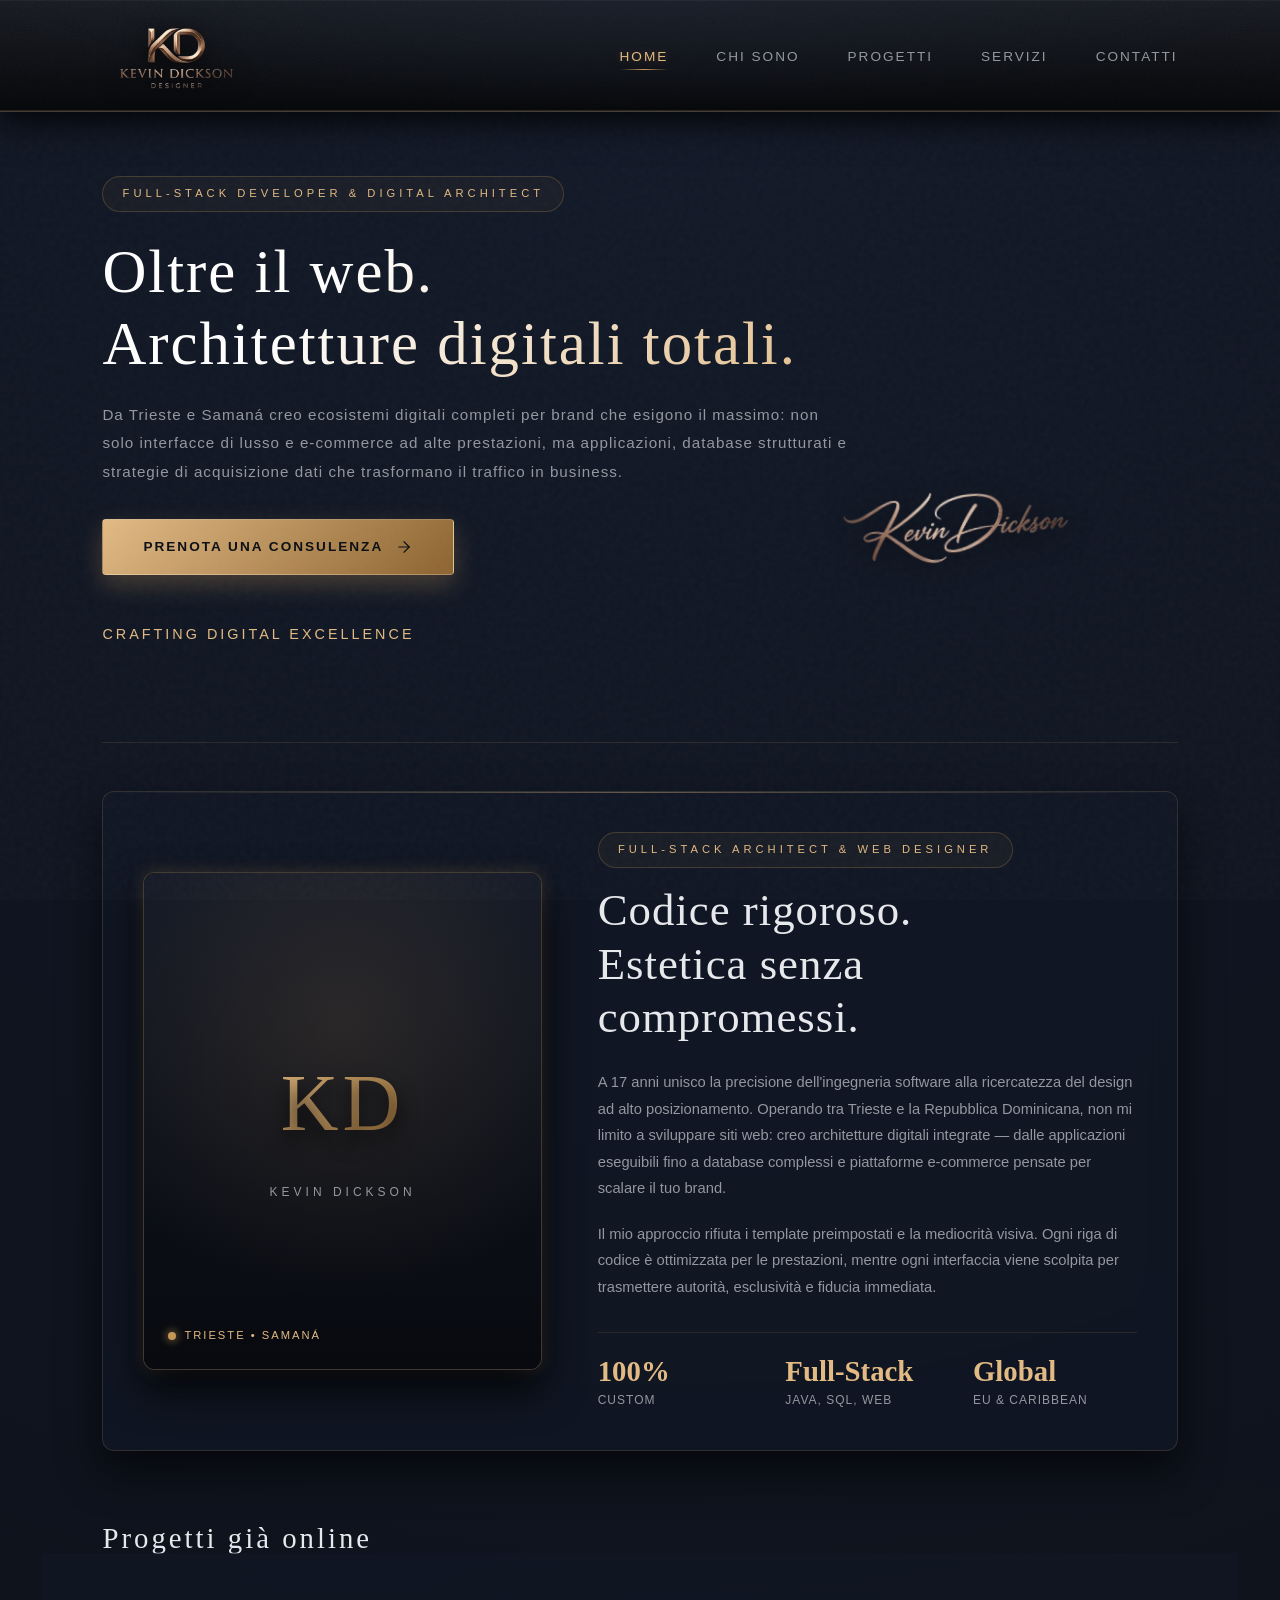
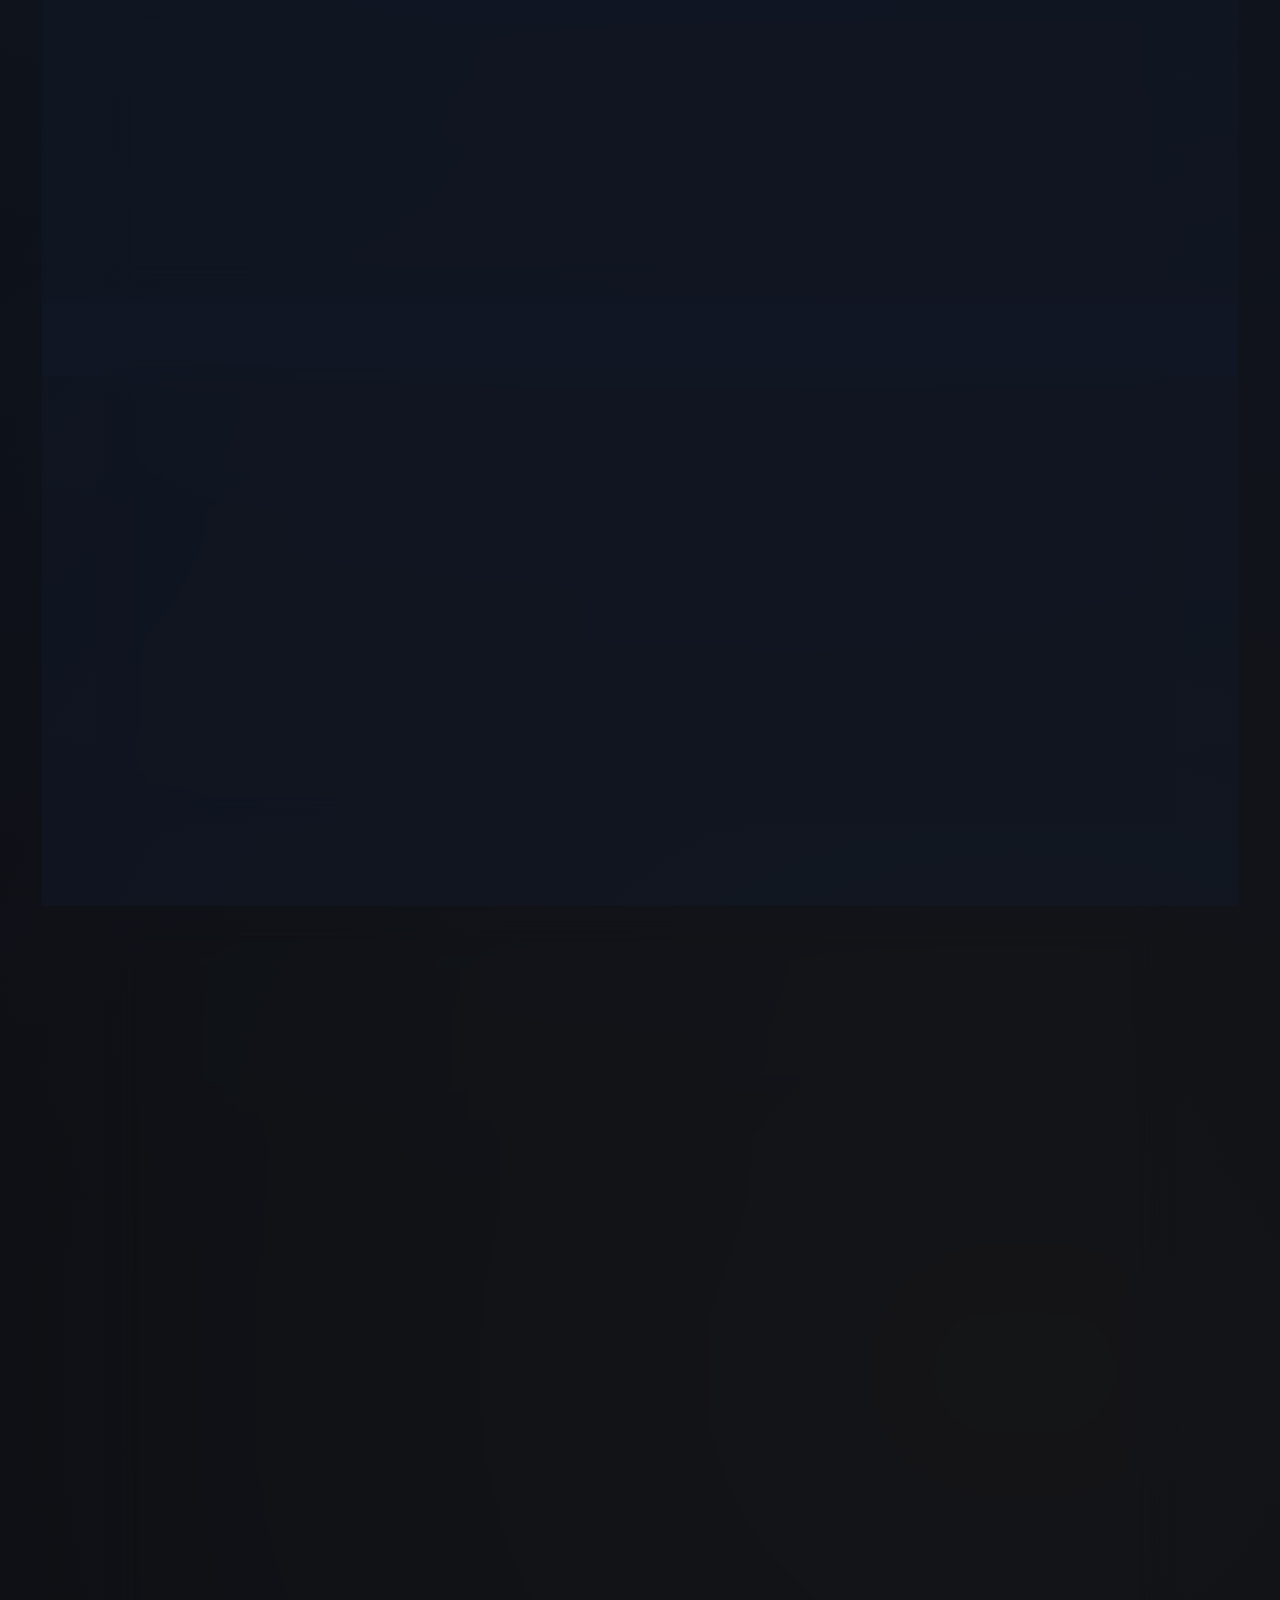
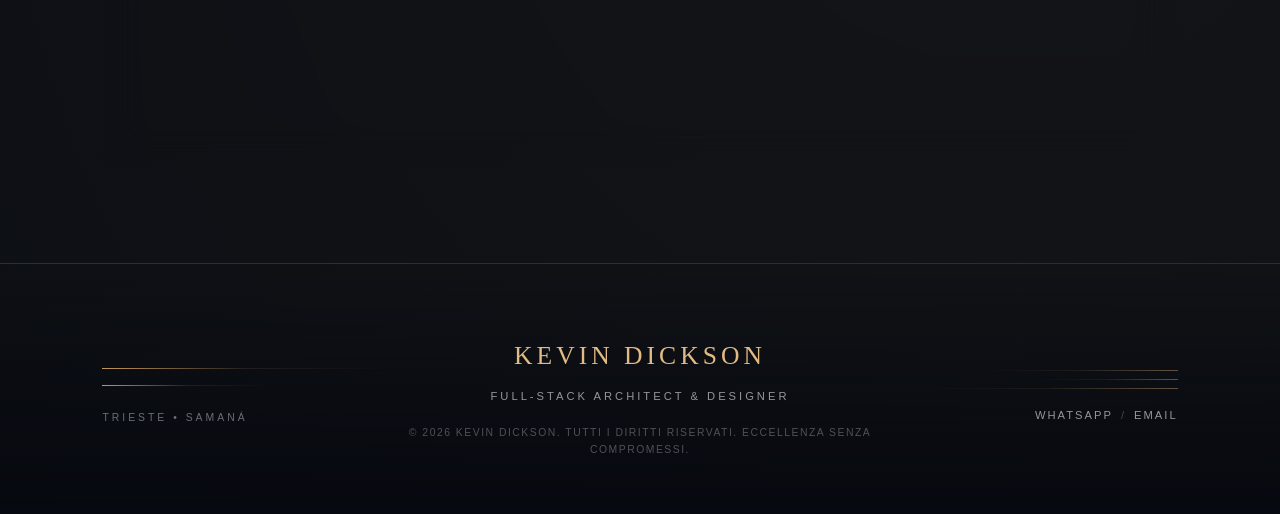
==== commit a0637ba2: "Add files via upload" ====
--- a/index.html
+++ b/index.html
@@ -3,16 +3,34 @@
 <head>
   <meta charset="UTF-8">
   <meta name="viewport" content="width=device-width, initial-scale=1.0">
-  <title>Kevin Dickson | Luxury Designer</title>
-  
-  <!-- Font eleganti da Google Fonts -->
+
+  <!-- SEO Principale -->
+  <title>Kevin Dickson | Web Designer & AI Specialist Trieste</title>
+  <meta name="description" content="Sviluppo siti web d'élite, software custom ed eseguibili desktop, automazioni IA e bot su misura a Trieste e Samaná. Prenota una consulenza d'élite.">
+  <meta name="keywords" content="Kevin Dickson, Web Designer Trieste, Sviluppo App Trieste, AI Automation Specialist, Software Eseguibili, Creazione Siti Web">
+  <meta name="author" content="Kevin Dickson">
+  <meta name="robots" content="index, follow">
+  <link rel="canonical" href="https://kevin-dickson-portfolio.vercel.app/">
+
+  <!-- Open Graph / Social Media (WhatsApp, LinkedIn, Facebook) -->
+  <meta property="og:type" content="website">
+  <meta property="og:url" content="https://kevin-dickson-portfolio.vercel.app/">
+  <meta property="og:title" content="Kevin Dickson | Full-Stack Architect & Designer">
+  <meta property="og:description" content="Interfacce digitali sartoriali, software eseguibili custom e automazioni IA ad alto impatto.">
+  <meta property="og:image" content="https://kevin-dickson-portfolio.vercel.app/assets/Logo.png">
+
+  <!-- Twitter Cards -->
+  <meta name="twitter:card" content="summary_large_image">
+  <meta name="twitter:title" content="Kevin Dickson | Web Designer & Developer">
+  <meta name="twitter:description" content="Siti web ad alta conversione, app ed eseguibili su misura, soluzioni IA.">
+  <meta name="twitter:image" content="https://kevin-dickson-portfolio.vercel.app/assets/Logo.png">
+
+  <!-- Google Fonts & Stylesheet -->
   <link rel="preconnect" href="https://fonts.googleapis.com">
   <link rel="preconnect" href="https://fonts.gstatic.com" crossorigin>
   <link href="https://fonts.googleapis.com/css2?family=Cormorant+Garamond:ital,wght@0,300;0,400;0,600;1,400&family=Montserrat:wght@200;300;400;500;600&display=swap" rel="stylesheet">
-
-  <link rel="stylesheet" href="css/styles.css" />
+  <link rel="stylesheet" href="css/styles.css">
 </head>
-<body>
 
 <!-- HEADER NAV CON LOGO A SX E MENU HAMBURGER A DX -->
   <header>
--- a/css/styles.css
+++ b/css/styles.css
@@ -0,0 +1,2051 @@
+/* ==========================================================================
+       VARIABLES & RESET
+       ========================================================================== */
+    :root {
+      --bg-dark: #0b0e14;
+      --bg-surface: #111622;
+      --bg-card: rgba(18, 24, 38, 0.65);
+      
+      --bronze-light: #e2ba84;
+      --bronze-main: #c49658;
+      --bronze-dark: #8c6430;
+      
+      --text-white: #e6e8ec;
+      --text-muted: #93979f;
+      
+      --border-bronze: linear-gradient(135deg, rgba(226, 186, 132, 0.4), rgba(140, 100, 48, 0.1));
+      --glass-shadow: 0 20px 40px rgba(0, 0, 0, 0.6);
+      --bronze-glow: 0 0 15px rgba(196, 150, 88, 0.25);
+    }
+
+    * {
+      margin: 0;
+      padding: 0;
+      box-sizing: border-box;
+    }
+
+    body {
+      background-color: var(--bg-dark);
+      background-image: 
+        radial-gradient(circle at 50% 0%, rgba(20, 28, 45, 0.8) 0%, transparent 75%),
+        radial-gradient(circle at 80% 80%, rgba(196, 150, 88, 0.05) 0%, transparent 50%);
+      color: var(--text-white);
+      font-family: 'Montserrat', sans-serif;
+      overflow-x: hidden;
+      line-height: 1.6;
+    }
+
+    /* Texture globale per lo sfondo del body */
+    body::before {
+      content: "";
+      position: fixed;
+      top: 0; left: 0; width: 100%; height: 100%;
+      background: url("data:image/svg+xml,%3Csvg viewBox='0 0 200 200' xmlns='http://www.w3.org/2000/svg'%3E%3Cfilter id='noiseFilter'%3E%3CfeTurbulence type='fractalNoise' baseFrequency='0.8' numOctaves='3' stitchTiles='stitch'/%3E%3C/filter%3E%3Crect width='100%25' height='100%25' filter='url(%23noiseFilter)' opacity='0.03'/%3E%3C/svg%3E");
+      pointer-events: none;
+      z-index: 10;
+    }
+
+    /* ==========================================================================
+       HEADER & NAVIGATION - EFFETTO CUOIO NERO (BLACK LEATHER)
+       ========================================================================== */
+    header {
+      display: flex;
+      justify-content: space-between;
+      align-items: center;
+      padding: 0.7rem 8%;
+      position: relative;
+      z-index: 20;
+      
+      background-color: #0c0f16;
+      
+      background-image: 
+        radial-gradient(ellipse at top, rgba(30, 38, 55, 0.4) 0%, transparent 70%),
+        linear-gradient(180deg, rgba(255, 255, 255, 0.03) 0%, rgba(0, 0, 0, 0.6) 100%),
+        url("data:image/svg+xml,%3Csvg viewBox='0 0 100 100' xmlns='http://www.w3.org/2000/svg'%3E%3Cfilter id='leatherTexture'%3E%3CfeTurbulence type='fractalNoise' baseFrequency='1.2' numOctaves='4' stitchTiles='stitch'/%3E%3CfeColorMatrix type='saturate' values='0'/%3E%3C/filter%3E%3Crect width='100%25' height='100%25' filter='url(%23leatherTexture)' opacity='0.08'/%3E%3C/svg%3E");
+      
+      border-bottom: 1px solid rgba(196, 150, 88, 0.25);
+      box-shadow: 
+        0 10px 30px rgba(0, 0, 0, 0.8),
+        inset 0 -1px 0 rgba(226, 186, 132, 0.15),
+        inset 0 1px 1px rgba(255, 255, 255, 0.05);
+    }
+
+    .logo-container {
+      display: flex;
+      align-items: center;
+      gap: 7px;
+    }
+
+    /* Immagine Logo KD */
+    .logo-img {
+      height: 120px;
+      width: auto;
+      object-fit: contain;
+      filter: drop-shadow(0px 4px 12px rgba(0, 0, 0, 0.9));
+    }
+
+    nav ul {
+      display: flex;
+      list-style: none;
+      gap: 3rem;
+    }
+
+    nav a {
+      color: var(--text-muted);
+      text-decoration: none;
+      font-size: 0.85rem;
+      font-weight: 400;
+      letter-spacing: 2px;
+      text-transform: uppercase;
+      transition: all 0.3s ease;
+      position: relative;
+    }
+
+    nav a:hover, nav a.active {
+      color: var(--bronze-light);
+      text-shadow: 0 0 10px rgba(196, 150, 88, 0.3);
+    }
+
+    nav a.active::after {
+      content: "";
+      position: absolute;
+      bottom: -6px;
+      left: 0;
+      width: 100%;
+      height: 1px;
+      background: linear-gradient(90deg, transparent, var(--bronze-main), transparent);
+    }
+
+    /* ==========================================================================
+       MAIN CONTAINER & LAYOUT
+       ========================================================================== */
+    .container {
+      max-width: 1400px;
+      margin: 0 auto;
+      padding: 0 8%;
+    }
+
+    /* SECTION HERO */
+    .hero {
+      position: relative;
+      padding: 4rem 0 6rem 0;
+      border-bottom: 1px solid rgba(196, 150, 88, 0.15);
+    }
+
+    .hero-lines {
+      max-width: 600px;
+      margin-bottom: 2.5rem;
+    }
+
+    .line-placeholder {
+      height: 3px;
+      background: linear-gradient(90deg, var(--bronze-main), var(--bronze-light), transparent);
+      margin-bottom: 1rem;
+      border-radius: 2px;
+      box-shadow: var(--bronze-glow);
+    }
+
+    .line-placeholder.short { width: 40%; }
+    .line-placeholder.medium { width: 70%; }
+    .line-placeholder.long { width: 100%; }
+    .line-placeholder.white { background: linear-gradient(90deg, #ffffff, rgba(255,255,255,0.2)); }
+
+    .hero-subtitle {
+      font-size: 0.9rem;
+      letter-spacing: 3px;
+      color: var(--bronze-light);
+      text-transform: uppercase;
+      margin-top: 1.5rem;
+      font-weight: 300;
+    }
+
+    /* Immagine Firma Kevin Dickson */
+    .signature-img {
+      position: absolute;
+      right: 5%;
+      bottom: 20%;
+      max-width: 320px;
+      height: auto;
+      transform: rotate(-5deg);
+      opacity: 0.9;
+      filter: drop-shadow(0 5px 15px rgba(0, 0, 0, 0.8));
+      pointer-events: none;
+    }
+
+    /* SECTION TITLE */
+    .section-title {
+      font-family: 'Cinzel', serif;
+      font-size: 1.8rem;
+      font-weight: 400;
+      letter-spacing: 3px;
+      color: var(--text-white);
+      margin: 4rem 0 2rem 0;
+    }
+
+    /* ==========================================================================
+       GLASSMORPHISM CARDS & GRID
+       ========================================================================== */
+    .glass-card {
+      background: var(--bg-card);
+      backdrop-filter: blur(16px);
+      -webkit-backdrop-filter: blur(16px);
+      border: 1px solid rgba(226, 186, 132, 0.15);
+      border-radius: 12px;
+      box-shadow: var(--glass-shadow);
+      padding: 2.5rem;
+      position: relative;
+      overflow: hidden;
+    }
+
+    .glass-card::before {
+      content: "";
+      position: absolute;
+      top: 0; left: 0; right: 0; height: 1px;
+      background: linear-gradient(90deg, transparent, rgba(226, 186, 132, 0.4), transparent);
+    }
+
+    .projects-grid {
+      display: grid;
+      grid-template-columns: repeat(3, 1fr);
+      gap: 1.5rem;
+    }
+
+    .project-item {
+      background: rgba(10, 14, 22, 0.7);
+      border: 1px solid rgba(255, 255, 255, 0.05);
+      border-radius: 8px;
+      min-height: 220px;
+      padding: 1.5rem;
+      display: flex;
+      align-items: flex-end;
+      position: relative;
+      transition: all 0.4s ease;
+      cursor: pointer;
+      overflow: hidden;
+    }
+
+    /* Immagini per le Card dei Progetti */
+    .project-item .project-bg {
+      position: absolute;
+      top: 0;
+      left: 0;
+      width: 100%;
+      height: 100%;
+      object-fit: cover;
+      opacity: 0.65;
+      transition: transform 0.5s ease, opacity 0.5s ease;
+      z-index: 1;
+    }
+
+    .project-item::after {
+      content: "";
+      position: absolute;
+      top: 0; left: 0; width: 100%; height: 100%;
+      background: linear-gradient(180deg, rgba(11, 14, 20, 0.2) 0%, rgba(11, 14, 20, 0.9) 100%);
+      z-index: 2;
+    }
+
+    .project-item:hover {
+      border-color: var(--bronze-main);
+      transform: translateY(-5px);
+      box-shadow: var(--bronze-glow);
+    }
+
+    .project-item:hover .project-bg {
+      transform: scale(1.08);
+      opacity: 0.85;
+    }
+
+    .project-text {
+      font-family: 'Cinzel', serif;
+      font-size: 1.4rem;
+      color: var(--bronze-main);
+      line-height: 1.1;
+      letter-spacing: 2px;
+      text-transform: uppercase;
+      position: relative;
+      z-index: 3;
+      text-shadow: 0 2px 8px rgba(0, 0, 0, 0.9);
+    }
+
+    .services-grid {
+      display: grid;
+      grid-template-columns: repeat(4, 1fr);
+      gap: 2rem;
+      margin-top: 1rem;
+    }
+
+    .service-item {
+      display: flex;
+      flex-direction: column;
+      gap: 1rem;
+    }
+
+    .service-icon {
+      width: 40px;
+      height: 40px;
+      background: linear-gradient(135deg, var(--bronze-light), var(--bronze-dark));
+      border-radius: 6px;
+      box-shadow: 0 4px 10px rgba(0,0,0,0.5);
+    }
+
+    /* FOOTER */
+    footer {
+      margin-top: 6rem;
+      padding: 4rem 8% 3rem 8%;
+      background: linear-gradient(180deg, transparent, rgba(5, 7, 12, 0.95));
+      border-top: 1px solid rgba(196, 150, 88, 0.2);
+      display: flex;
+      justify-content: space-between;
+      align-items: center;
+    }
+
+    .footer-left { width: 30%; }
+    .footer-center { text-align: center; }
+
+    .footer-center h2 {
+      font-family: 'Cinzel', serif;
+      font-size: 1.5rem;
+      letter-spacing: 4px;
+      color: var(--bronze-light);
+    }
+
+    .footer-center p {
+      font-size: 0.75rem;
+      letter-spacing: 3px;
+      color: var(--text-muted);
+      margin-top: 0.3rem;
+      text-transform: uppercase;
+    }
+
+    .footer-right {
+      width: 30%;
+      display: flex;
+      flex-direction: column;
+      align-items: flex-end;
+      gap: 0.6rem;
+    }
+
+    .footer-line {
+      height: 2px;
+      background: linear-gradient(90deg, var(--bronze-main), transparent);
+      width: 100%;
+      margin-bottom: 0.5rem;
+    }
+
+    .footer-right-line {
+      height: 1px;
+      background: rgba(226, 186, 132, 0.3);
+      width: 70%;
+    }
+
+    @media (max-width: 900px) {
+      .projects-grid { grid-template-columns: 1fr; }
+      .services-grid { grid-template-columns: repeat(2, 1fr); }
+      footer { flex-direction: column; gap: 2rem; text-align: center; }
+      .footer-left, .footer-right { width: 100%; align-items: center; }
+      .signature-img { position: relative; right: 0; bottom: 0; margin-top: 2rem; max-width: 200px; }
+    }
+
+    .hero-intro {
+  max-width: 750px;
+  margin-bottom: 3rem;
+}
+
+.age-badge {
+  display: inline-block;
+  font-size: 0.75rem;
+  letter-spacing: 3px;
+  text-transform: uppercase;
+  color: var(--bronze-light);
+  background: rgba(196, 150, 88, 0.1);
+  border: 1px solid rgba(196, 150, 88, 0.2);
+  padding: 0.4rem 1rem;
+  border-radius: 20px;
+  margin-bottom: 1.5rem;
+}
+
+.hero-title {
+  font-family: 'Cinzel', serif;
+  font-size: clamp(2rem, 4vw, 3.2rem);
+  font-weight: 600;
+  line-height: 1.2;
+  color: var(--text-white);
+  margin-bottom: 1.2rem;
+  letter-spacing: 1px;
+}
+
+.hero-description {
+  font-size: 1rem;
+  color: var(--text-muted);
+  line-height: 1.8;
+  font-weight: 300;
+  letter-spacing: 0.5px;
+}
+
+/* Sostituisci il font dei titoli con Cormorant Garamond per un look ultra-raffinato */
+.hero-title, .section-title, .project-text {
+  font-family: 'Cormorant Garamond', serif !important;
+}
+
+/* Dettagli di lusso per i titoli */
+.hero-title {
+  font-size: clamp(2.5rem, 5vw, 3.8rem);
+  font-weight: 300;
+  letter-spacing: 2px;
+  background: linear-gradient(135deg, #ffffff 30%, var(--bronze-light) 100%);
+  -webkit-background-clip: text;
+  -webkit-text-fill-color: transparent;
+}
+
+/* Badge dell'età in stile "tag di lusso" */
+.age-badge {
+  font-family: 'Montserrat', sans-serif;
+  font-size: 0.7rem;
+  letter-spacing: 4px;
+  text-transform: uppercase;
+  color: var(--bronze-light);
+  background: rgba(196, 150, 88, 0.05);
+  border: 1px solid rgba(196, 150, 88, 0.25);
+  padding: 0.5rem 1.2rem;
+  border-radius: 30px;
+  backdrop-filter: blur(10px);
+}
+
+/* Descrizione con effetto cinematico */
+.hero-description {
+  font-family: 'Montserrat', sans-serif;
+  font-size: 0.95rem;
+  color: var(--text-muted);
+  line-height: 1.9;
+  font-weight: 200;
+  letter-spacing: 1px;
+}
+
+/* Rimuove sottolineature e stili standard dai link dei progetti */
+a.project-link, 
+a.project-link:hover, 
+a.project-link:visited, 
+a.project-link:focus, 
+a.project-link:active {
+  text-decoration: none !important;
+  color: inherit !important;
+  outline: none;
+}
+
+/* Assicura che il titolo interno mantenga il colore bronzo e nessuna sottolineatura */
+a.project-link .project-text {
+  text-decoration: none !important;
+  color: var(--bronze-main) !important;
+}
+
+/* ==========================================================================
+   SERVICES SECTION STYLES
+   ========================================================================== */
+.services-grid {
+  display: grid;
+  grid-template-columns: repeat(4, 1fr);
+  gap: 2rem;
+}
+
+.service-item {
+  display: flex;
+  flex-direction: column;
+  align-items: flex-start;
+  padding: 1.5rem;
+  background: rgba(10, 14, 22, 0.4);
+  border: 1px solid rgba(196, 150, 88, 0.12);
+  border-radius: 10px;
+  transition: all 0.4s ease;
+}
+
+.service-item:hover {
+  border-color: var(--bronze-main);
+  background: rgba(18, 24, 38, 0.8);
+  transform: translateY(-4px);
+  box-shadow: 0 10px 25px rgba(0, 0, 0, 0.5), var(--bronze-glow);
+}
+
+.service-icon {
+  width: 48px;
+  height: 48px;
+  border-radius: 8px;
+  background: linear-gradient(135deg, rgba(226, 186, 132, 0.15) 0%, rgba(140, 100, 48, 0.25) 100%);
+  border: 1px solid rgba(226, 186, 132, 0.3);
+  display: flex;
+  align-items: center;
+  justify-content: center;
+  margin-bottom: 1.2rem;
+}
+
+.service-icon svg {
+  width: 24px;
+  height: 24px;
+  stroke: var(--bronze-light);
+  filter: drop-shadow(0 2px 4px rgba(0,0,0,0.5));
+}
+
+.service-title {
+  font-family: 'Cormorant Garamond', serif;
+  font-size: 1.25rem;
+  font-weight: 600;
+  color: var(--text-white);
+  margin-bottom: 0.6rem;
+  letter-spacing: 1px;
+}
+
+.service-desc {
+  font-family: 'Montserrat', sans-serif;
+  font-size: 0.82rem;
+  color: var(--text-muted);
+  line-height: 1.6;
+  font-weight: 300;
+}
+
+@media (max-width: 900px) {
+  .services-grid {
+    grid-template-columns: repeat(2, 1fr);
+  }
+}
+
+@media (max-width: 600px) {
+  .services-grid {
+    grid-template-columns: 1fr;
+  }
+}
+
+/* ==========================================================================
+   ABOUT SECTION STYLES
+   ========================================================================== */
+.about-grid {
+  display: grid;
+  grid-template-columns: 0.85fr 1.15fr;
+  gap: 3.5rem;
+  align-items: center;
+}
+
+/* CARD IMMAGINE SINISTRA */
+.about-image-wrapper {
+  position: relative;
+  width: 100%;
+}
+
+.about-image-card {
+  position: relative;
+  width: 100%;
+  aspect-ratio: 4 / 5;
+  border-radius: 12px;
+  overflow: hidden;
+  border: 1px solid rgba(226, 186, 132, 0.25);
+  box-shadow: 0 20px 40px rgba(0, 0, 0, 0.8), var(--bronze-glow);
+  background: #0c0f16;
+}
+
+.about-portrait {
+  width: 100%;
+  height: 100%;
+  object-fit: cover;
+  transition: transform 0.6s ease;
+}
+
+.about-image-card:hover .about-portrait {
+  transform: scale(1.05);
+}
+
+/* PLACEHOLDER VISIVO WOW (se manca la foto) */
+.about-portrait-placeholder {
+  width: 100%;
+  height: 100%;
+  display: none;
+  flex-direction: column;
+  align-items: center;
+  justify-content: center;
+  background: 
+    radial-gradient(circle at 50% 30%, rgba(196, 150, 88, 0.15) 0%, transparent 70%),
+    linear-gradient(180deg, #121826 0%, #080a0f 100%);
+  position: relative;
+}
+
+.placeholder-monogram {
+  font-family: 'Cormorant Garamond', serif;
+  font-size: 5rem;
+  font-weight: 300;
+  letter-spacing: 4px;
+  background: linear-gradient(135deg, var(--bronze-light), var(--bronze-dark));
+  -webkit-background-clip: text;
+  -webkit-text-fill-color: transparent;
+  text-shadow: 0 10px 20px rgba(0, 0, 0, 0.8);
+}
+
+.placeholder-label {
+  font-family: 'Montserrat', sans-serif;
+  font-size: 0.75rem;
+  letter-spacing: 4px;
+  color: var(--text-muted);
+  margin-top: 1rem;
+}
+
+/* OVERLAY DETTAGLI */
+.about-image-overlay {
+  position: absolute;
+  bottom: 0;
+  left: 0;
+  right: 0;
+  padding: 1.5rem;
+  background: linear-gradient(180deg, transparent 0%, rgba(8, 10, 15, 0.95) 100%);
+  display: flex;
+  justify-content: space-between;
+  align-items: flex-end;
+  z-index: 5;
+}
+
+.location-badge {
+  display: flex;
+  align-items: center;
+  gap: 8px;
+  font-size: 0.7rem;
+  letter-spacing: 2px;
+  color: var(--bronze-light);
+  font-weight: 500;
+}
+
+.pulse-dot {
+  width: 8px;
+  height: 8px;
+  background-color: var(--bronze-main);
+  border-radius: 50%;
+  box-shadow: 0 0 10px var(--bronze-main);
+  animation: pulseGlow 2s infinite;
+}
+
+@keyframes pulseGlow {
+  0% { transform: scale(0.95); opacity: 0.7; }
+  50% { transform: scale(1.2); opacity: 1; box-shadow: 0 0 15px var(--bronze-light); }
+  100% { transform: scale(0.95); opacity: 0.7; }
+}
+
+.coords-text {
+  font-size: 0.65rem;
+  color: rgba(255, 255, 255, 0.35);
+  font-family: monospace;
+  letter-spacing: 1px;
+}
+
+/* LATO DESTRO: TESTO E CONTENUTI */
+.about-title {
+  font-family: 'Cormorant Garamond', serif !important;
+  font-size: clamp(2rem, 3.5vw, 2.8rem);
+  font-weight: 300;
+  line-height: 1.2;
+  color: var(--text-white);
+  margin-bottom: 1.5rem;
+  letter-spacing: 1px;
+}
+
+.about-description {
+  font-family: 'Montserrat', sans-serif;
+  font-size: 0.92rem;
+  color: var(--text-muted);
+  line-height: 1.8;
+  font-weight: 300;
+  margin-bottom: 1.2rem;
+}
+
+/* STATISTICHE */
+.about-stats {
+  display: grid;
+  grid-template-columns: repeat(3, 1fr);
+  gap: 1.5rem;
+  margin-top: 2rem;
+  padding-top: 1.5rem;
+  border-top: 1px solid rgba(196, 150, 88, 0.15);
+}
+
+.stat-box {
+  display: flex;
+  flex-direction: column;
+}
+
+.stat-number {
+  font-family: 'Cormorant Garamond', serif;
+  font-size: 1.8rem;
+  font-weight: 600;
+  color: var(--bronze-light);
+  line-height: 1;
+}
+
+.stat-label {
+  font-size: 0.75rem;
+  color: var(--text-muted);
+  letter-spacing: 1px;
+  margin-top: 0.3rem;
+  text-transform: uppercase;
+}
+
+/* RESPONSIVE */
+@media (max-width: 900px) {
+  .about-grid {
+    grid-template-columns: 1fr;
+    gap: 2.5rem;
+  }
+  .about-image-card {
+    max-width: 400px;
+    margin: 0 auto;
+  }
+}
+
+/* ==========================================================================
+   CTA SECTION STYLES (ULTRA-LUXURY)
+   ========================================================================== */
+.cta-card-luxury {
+  margin-top: 4rem;
+  padding: 4rem 3rem;
+  text-align: center;
+  background: linear-gradient(135deg, rgba(18, 24, 38, 0.85) 0%, rgba(10, 14, 22, 0.95) 100%),
+    url("data:image/svg+xml,%3Csvg viewBox='0 0 100 100' xmlns='http://www.w3.org/2000/svg'%3E%3Cfilter id='leatherTexture'%3E%3CfeTurbulence type='fractalNoise' baseFrequency='1.2' numOctaves='4' stitchTiles='stitch'/%3E%3CfeColorMatrix type='saturate' values='0'/%3E%3C/filter%3E%3Crect width='100%25' height='100%25' filter='url(%23leatherTexture)' opacity='0.05'/%3E%3C/svg%3E");
+  border: 1px solid rgba(196, 150, 88, 0.3);
+  box-shadow: 0 25px 50px rgba(0, 0, 0, 0.7), var(--bronze-glow);
+  position: relative;
+  overflow: hidden;
+}
+
+.cta-card-luxury::before {
+  content: "";
+  position: absolute;
+  top: 0; left: 0; right: 0; height: 1px;
+  background: linear-gradient(90deg, transparent, var(--bronze-light), transparent);
+}
+
+.cta-content {
+  max-width: 700px;
+  margin: 0 auto;
+  display: flex;
+  flex-direction: column;
+  align-items: center;
+}
+
+.cta-title {
+  font-family: 'Cormorant Garamond', serif !important;
+  font-size: clamp(2.2rem, 4vw, 3.2rem);
+  font-weight: 300;
+  color: var(--text-white);
+  margin: 1.2rem 0 1rem 0;
+  letter-spacing: 1.5px;
+  line-height: 1.2;
+}
+
+.cta-description {
+  font-family: 'Montserrat', sans-serif;
+  font-size: 0.95rem;
+  color: var(--text-muted);
+  line-height: 1.8;
+  font-weight: 300;
+  margin-bottom: 2.5rem;
+  letter-spacing: 0.5px;
+}
+
+/* BOTTONE PRINCIPALE D'ÉLITE */
+.cta-btn-primary {
+  display: inline-flex;
+  align-items: center;
+  gap: 12px;
+  padding: 1rem 2.5rem;
+  background: linear-gradient(135deg, var(--bronze-light) 0%, var(--bronze-dark) 100%);
+  color: #0b0e14;
+  font-family: 'Montserrat', sans-serif;
+  font-size: 0.85rem;
+  font-weight: 600;
+  letter-spacing: 2px;
+  text-transform: uppercase;
+  text-decoration: none;
+  border-radius: 4px;
+  box-shadow: 0 10px 25px rgba(196, 150, 88, 0.3);
+  transition: all 0.4s ease;
+  position: relative;
+  overflow: hidden;
+  border: 1px solid rgba(255, 255, 255, 0.2);
+}
+
+.cta-btn-primary svg {
+  width: 18px;
+  height: 18px;
+  stroke: #0b0e14;
+  transition: transform 0.3s ease;
+}
+
+.cta-btn-primary:hover {
+  transform: translateY(-3px);
+  box-shadow: 0 15px 35px rgba(196, 150, 88, 0.5);
+  background: linear-gradient(135deg, #ffffff 0%, var(--bronze-light) 100%);
+}
+
+.cta-btn-primary:hover svg {
+  transform: translateX(5px);
+}
+
+/* Posizionamento del bottone nella Hero */
+.hero-cta-container {
+  margin-top: 2rem;
+}
+
+/* ==========================================================================
+   CONSULTATION BOOKING CARD (LUXURY GOLD & TITANIUM)
+   ========================================================================== */
+.booking-wrapper {
+  position: relative;
+  margin-top: 5rem;
+  padding: 3rem;
+  background: rgba(14, 18, 28, 0.75);
+  backdrop-filter: blur(20px);
+  -webkit-backdrop-filter: blur(20px);
+  
+  /* Bordo esterno con doppio alone dorato */
+  border: 1px solid rgba(226, 186, 132, 0.4);
+  border-radius: 16px;
+  box-shadow: 
+    0 30px 60px rgba(0, 0, 0, 0.9),
+    inset 0 0 20px rgba(196, 150, 88, 0.15),
+    0 0 35px rgba(196, 150, 88, 0.2);
+  overflow: hidden;
+}
+
+/* Bagliore particellare dorato dorato sullo sfondo */
+.gold-particles-bg {
+  position: absolute;
+  top: 0; left: 0; right: 0; bottom: 0;
+  background: 
+    radial-gradient(circle at 75% 50%, rgba(226, 186, 132, 0.12) 0%, transparent 55%),
+    radial-gradient(circle at 20% 80%, rgba(140, 100, 48, 0.1) 0%, transparent 40%);
+  pointer-events: none;
+  z-index: 0;
+}
+
+.booking-grid {
+  position: relative;
+  z-index: 1;
+  display: grid;
+  grid-template-columns: 1.1fr 0.9fr;
+  gap: 3.5rem;
+  align-items: center;
+}
+
+/* LATO SINISTRO */
+.booking-info {
+  display: flex;
+  flex-direction: column;
+}
+
+.booking-title {
+  font-family: 'Cormorant Garamond', serif !important;
+  font-size: clamp(1.8rem, 3vw, 2.5rem);
+  font-weight: 400;
+  color: var(--text-white);
+  line-height: 1.25;
+  letter-spacing: 1.5px;
+  margin-bottom: 1.5rem;
+  text-transform: uppercase;
+}
+
+.gold-gradient-text {
+  background: linear-gradient(135deg, #ffffff 10%, var(--bronze-light) 60%, var(--bronze-main) 100%);
+  -webkit-background-clip: text;
+  -webkit-text-fill-color: transparent;
+  font-weight: 300;
+  display: block;
+}
+
+.booking-text {
+  font-family: 'Montserrat', sans-serif;
+  font-size: 0.92rem;
+  color: var(--text-muted);
+  line-height: 1.8;
+  font-weight: 300;
+  margin-bottom: 1rem;
+}
+
+.booking-text.subtext {
+  font-size: 0.88rem;
+  opacity: 0.85;
+  margin-bottom: 2rem;
+}
+
+.contact-details {
+  display: flex;
+  flex-direction: column;
+  gap: 0.9rem;
+  margin-bottom: 2rem;
+}
+
+.contact-item {
+  display: inline-flex;
+  align-items: center;
+  gap: 12px;
+  color: var(--text-white);
+  text-decoration: none;
+  font-size: 0.88rem;
+  letter-spacing: 1px;
+  transition: all 0.3s ease;
+}
+
+.contact-item svg {
+  width: 18px;
+  height: 18px;
+  stroke: var(--bronze-light);
+  transition: transform 0.3s ease;
+}
+
+.contact-item:hover {
+  color: var(--bronze-light);
+}
+
+.contact-item:hover svg {
+  transform: scale(1.15);
+}
+
+.booking-signature-container {
+  margin-top: 1rem;
+}
+
+.booking-signature {
+  max-width: 220px;
+  height: auto;
+  opacity: 0.85;
+  filter: drop-shadow(0 4px 10px rgba(0, 0, 0, 0.8));
+}
+
+/* LATO DESTRO: CARD FORM CON DOPPIO BORDO DORATO */
+.booking-form-card {
+  padding: 2.2rem;
+  background: rgba(10, 14, 22, 0.85);
+  border: 1px solid rgba(226, 186, 132, 0.35);
+  border-radius: 12px;
+  box-shadow: 
+    0 15px 35px rgba(0, 0, 0, 0.8),
+    inset 0 0 15px rgba(196, 150, 88, 0.1);
+  position: relative;
+}
+
+.form-header {
+  display: flex;
+  align-items: center;
+  justify-content: center;
+  gap: 1rem;
+  margin-bottom: 1.8rem;
+}
+
+.form-header h3 {
+  font-family: 'Cormorant Garamond', serif !important;
+  font-size: 1.3rem;
+  letter-spacing: 3px;
+  color: var(--bronze-light);
+  font-weight: 400;
+  text-transform: uppercase;
+}
+
+.form-header-line {
+  height: 1px;
+  flex: 1;
+  background: linear-gradient(90deg, transparent, rgba(226, 186, 132, 0.4), transparent);
+}
+
+.luxury-form {
+  display: flex;
+  flex-direction: column;
+  gap: 1.1rem;
+}
+
+.form-group {
+  display: flex;
+  flex-direction: column;
+  gap: 0.4rem;
+}
+
+.form-group label {
+  font-family: 'Montserrat', sans-serif;
+  font-size: 0.68rem;
+  letter-spacing: 2px;
+  color: var(--text-muted);
+  text-transform: uppercase;
+  font-weight: 500;
+}
+
+.form-group input,
+.form-group select,
+.form-group textarea {
+  width: 100%;
+  padding: 0.75rem 1rem;
+  background: rgba(18, 24, 38, 0.7);
+  border: 1px solid rgba(255, 255, 255, 0.08);
+  border-radius: 6px;
+  color: var(--text-white);
+  font-family: 'Montserrat', sans-serif;
+  font-size: 0.85rem;
+  outline: none;
+  transition: all 0.3s ease;
+}
+
+.form-group select option {
+  background-color: #0b0e14;
+  color: var(--text-white);
+}
+
+.form-group input:focus,
+.form-group select:focus,
+.form-group textarea:focus {
+  border-color: var(--bronze-main);
+  background: rgba(22, 30, 48, 0.9);
+  box-shadow: 0 0 10px rgba(196, 150, 88, 0.25);
+}
+
+/* BOTTONE DORATO AD ALTO IMPATTO VISIVO */
+.gold-submit-btn {
+  width: 100%;
+  padding: 1rem 1.5rem;
+  margin-top: 0.8rem;
+  background: linear-gradient(135deg, #e2ba84 0%, #c49658 50%, #8c6430 100%);
+  border: 1px solid rgba(255, 255, 255, 0.3);
+  border-radius: 6px;
+  color: #0b0e14;
+  font-family: 'Montserrat', sans-serif;
+  font-size: 0.8rem;
+  font-weight: 700;
+  letter-spacing: 2px;
+  text-transform: uppercase;
+  cursor: pointer;
+  display: flex;
+  align-items: center;
+  justify-content: center;
+  gap: 10px;
+  box-shadow: 0 8px 20px rgba(196, 150, 88, 0.35);
+  transition: all 0.4s ease;
+}
+
+.gold-submit-btn svg {
+  width: 16px;
+  height: 16px;
+  stroke: #0b0e14;
+  transition: transform 0.3s ease;
+}
+
+.gold-submit-btn:hover {
+  background: linear-gradient(135deg, #ffffff 0%, #e2ba84 60%, #c49658 100%);
+  transform: translateY(-2px);
+  box-shadow: 0 12px 28px rgba(196, 150, 88, 0.5);
+}
+
+.gold-submit-btn:hover svg {
+  transform: translate(3px, -3px);
+}
+
+/* RESPONSIVE DESIGN */
+@media (max-width: 1024px) {
+  .booking-grid {
+    grid-template-columns: 1fr;
+    gap: 2.5rem;
+  }
+  .booking-wrapper {
+    padding: 2rem;
+  }
+}
+
+/* ==========================================================================
+   CONSULTATION BOOKING CARD (EFFETTO MAGICO & LUSSO ASSOLUTO)
+   ========================================================================== */
+.booking-wrapper {
+  position: relative;
+  margin-top: 5rem;
+  padding: 3.5rem 3rem;
+  background: radial-gradient(circle at 80% 20%, rgba(30, 24, 16, 0.4) 0%, rgba(11, 14, 20, 0.9) 60%), #0b0e14;
+  backdrop-filter: blur(20px);
+  -webkit-backdrop-filter: blur(20px);
+  
+  /* Bordo esterno ultra-sottile in bronzo con riflesso metallico */
+  border: 1px solid rgba(226, 186, 132, 0.35);
+  border-radius: 16px;
+  box-shadow: 
+    0 40px 80px rgba(0, 0, 0, 0.95),
+    inset 0 0 40px rgba(196, 150, 88, 0.1),
+    0 0 50px rgba(196, 150, 88, 0.15);
+  overflow: hidden;
+}
+
+/* SFONDO MAGICO CON SCINTILLE E BAGLIORE DORATO DIFFUSO */
+.gold-particles-bg {
+  position: absolute;
+  top: -50%;
+  left: -50%;
+  width: 200%;
+  height: 200%;
+  background-image: 
+    /* Fascio di luce dorata principale (simile all'immagine) */
+    radial-gradient(ellipse 40% 40% at 75% 45%, rgba(226, 186, 132, 0.25) 0%, rgba(196, 150, 88, 0.08) 40%, transparent 70%),
+    /* Secondo punto di luce calda sul fondo */
+    radial-gradient(ellipse 30% 30% at 25% 85%, rgba(140, 100, 48, 0.18) 0%, transparent 60%),
+    /* Particelle di luce stile polvere di stelle / magia */
+    radial-gradient(2px 2px at 120px 80px, rgba(226, 186, 132, 0.9), transparent),
+    radial-gradient(2.5px 2.5px at 300px 200px, rgba(255, 255, 255, 0.8), transparent),
+    radial-gradient(1.5px 1.5px at 550px 120px, rgba(226, 186, 132, 0.7), transparent),
+    radial-gradient(2px 2px at 700px 350px, rgba(196, 150, 88, 0.8), transparent),
+    radial-gradient(2.5px 2.5px at 200px 400px, rgba(255, 220, 170, 0.85), transparent),
+    radial-gradient(1px 1px at 850px 150px, rgba(226, 186, 132, 1), transparent);
+  background-size: 100% 100%, 100% 100%, 600px 500px, 500px 500px, 400px 400px, 700px 600px, 550px 550px, 450px 450px;
+  animation: magicGoldFloat 20s ease-in-out infinite alternate;
+  pointer-events: none;
+  z-index: 0;
+}
+
+@keyframes magicGoldFloat {
+  0% {
+    transform: translate(0, 0) scale(1) rotate(0deg);
+    opacity: 0.8;
+  }
+  50% {
+    transform: translate(-3%, -2%) scale(1.04) rotate(1deg);
+    opacity: 1;
+  }
+  100% {
+    transform: translate(2%, 2%) scale(0.98) rotate(-1deg);
+    opacity: 0.85;
+  }
+}
+
+/* Card del form con profondità magica e bordo dorato luminoso */
+.booking-form-card {
+  position: relative;
+  z-index: 2;
+  padding: 2.5rem;
+  background: linear-gradient(145deg, rgba(12, 16, 24, 0.92) 0%, rgba(7, 10, 15, 0.97) 100%);
+  border: 1px solid rgba(226, 186, 132, 0.4);
+  border-radius: 12px;
+  box-shadow: 
+    0 25px 50px rgba(0, 0, 0, 0.9),
+    0 0 35px rgba(196, 150, 88, 0.2),
+    inset 0 1px 2px rgba(255, 255, 255, 0.1);
+}
+
+/* Effetto bagliore luminoso sottile sul bordo superiore del form */
+.booking-form-card::before {
+  content: "";
+  position: absolute;
+  top: 0; left: 15%; right: 15%; height: 1px;
+  background: linear-gradient(90deg, transparent, rgba(226, 186, 132, 0.8), transparent);
+  box-shadow: 0 0 10px rgba(226, 186, 132, 0.8);
+}
+
+/* ==========================================================================
+   FOOTER STYLES (MILLIONAIRE LUXURY EDITION)
+   ========================================================================== */
+footer {
+  margin-top: 6rem;
+  padding: 4.5rem 8% 3.5rem 8%;
+  background: linear-gradient(180deg, transparent 0%, rgba(6, 9, 15, 0.98) 100%);
+  border-top: 1px solid rgba(196, 150, 88, 0.25);
+  display: flex;
+  justify-content: space-between;
+  align-items: center;
+  position: relative;
+  z-index: 10;
+}
+
+.footer-left {
+  width: 30%;
+  display: flex;
+  flex-direction: column;
+  gap: 0.5rem;
+}
+
+.footer-coords {
+  font-family: 'Montserrat', sans-serif;
+  font-size: 0.65rem;
+  letter-spacing: 3px;
+  color: var(--text-muted);
+  margin-top: 0.5rem;
+  opacity: 0.7;
+}
+
+.footer-center {
+  text-align: center;
+  display: flex;
+  flex-direction: column;
+  align-items: center;
+  gap: 0.4rem;
+}
+
+.footer-center h2 {
+  font-family: 'Cormorant Garamond', serif !important;
+  font-size: 1.6rem;
+  letter-spacing: 4px;
+  color: var(--bronze-light);
+  font-weight: 400;
+}
+
+.footer-center p {
+  font-family: 'Montserrat', sans-serif;
+  font-size: 0.7rem;
+  letter-spacing: 3px;
+  color: var(--text-muted);
+  text-transform: uppercase;
+  font-weight: 300;
+}
+
+.footer-copyright {
+  font-family: 'Montserrat', sans-serif;
+  font-size: 0.65rem;
+  letter-spacing: 1.5px;
+  color: rgba(147, 151, 159, 0.5);
+  margin-top: 0.8rem;
+  text-transform: uppercase;
+}
+
+.footer-right {
+  width: 30%;
+  display: flex;
+  flex-direction: column;
+  align-items: flex-end;
+  gap: 0.5rem;
+}
+
+.footer-line {
+  height: 1px;
+  background: linear-gradient(90deg, var(--bronze-main), rgba(226, 186, 132, 0.1), transparent);
+  width: 100%;
+}
+
+.footer-right-line {
+  height: 1px;
+  background: linear-gradient(270deg, rgba(226, 186, 132, 0.4), rgba(196, 150, 88, 0.1), transparent);
+  width: 70%;
+}
+
+.footer-contacts-mini {
+  display: flex;
+  gap: 8px;
+  align-items: center;
+  margin-top: 0.6rem;
+  font-family: 'Montserrat', sans-serif;
+  font-size: 0.7rem;
+  letter-spacing: 2px;
+  text-transform: uppercase;
+}
+
+.footer-contacts-mini a {
+  color: var(--text-muted);
+  text-decoration: none;
+  transition: color 0.3s ease;
+}
+
+.footer-contacts-mini a:hover {
+  color: var(--bronze-light);
+}
+
+.footer-contacts-mini span {
+  color: rgba(196, 150, 88, 0.4);
+}
+
+@media (max-width: 900px) {
+  footer {
+    flex-direction: column;
+    gap: 2.5rem;
+    text-align: center;
+  }
+  .footer-left, .footer-right {
+    width: 100%;
+    align-items: center;
+  }
+  .footer-right {
+    align-items: center;
+  }
+}
+
+/* ==========================================================================
+   SUBPAGE HEADER & FRECCIA TORNA ALLA HOME
+   ========================================================================== */
+.subpage-header {
+  padding: 1.2rem 8%;
+}
+
+.back-link-luxury {
+  display: inline-flex;
+  align-items: center;
+  gap: 10px;
+  color: var(--bronze-light);
+  text-decoration: none;
+  font-family: 'Montserrat', sans-serif;
+  font-size: 0.75rem;
+  letter-spacing: 2px;
+  text-transform: uppercase;
+  padding: 0.6rem 1.2rem;
+  background: rgba(18, 24, 38, 0.6);
+  border: 1px solid rgba(196, 150, 88, 0.25);
+  border-radius: 30px;
+  backdrop-filter: blur(10px);
+  transition: all 0.4s ease;
+}
+
+.back-link-luxury svg {
+  width: 18px;
+  height: 18px;
+  stroke: var(--bronze-light);
+  transition: transform 0.3s ease;
+}
+
+.back-link-luxury:hover {
+  background: rgba(196, 150, 88, 0.15);
+  border-color: var(--bronze-main);
+  box-shadow: 0 0 15px rgba(196, 150, 88, 0.25);
+  transform: translateX(-4px);
+}
+
+.back-link-luxury:hover svg {
+  transform: translateX(-4px);
+}
+
+/* ==========================================================================
+   METHODOLOGY & VIDEO PAGE STYLES
+   ========================================================================== */
+.method-intro {
+  text-align: center;
+  max-width: 850px;
+  margin: 3.5rem auto 2.5rem auto;
+}
+
+.method-title {
+  font-family: 'Cormorant Garamond', serif !important;
+  font-size: clamp(2.2rem, 4vw, 3.4rem);
+  font-weight: 300;
+  color: var(--text-white);
+  line-height: 1.2;
+  margin: 1.2rem 0 1rem 0;
+  letter-spacing: 1px;
+}
+
+.method-description {
+  font-family: 'Montserrat', sans-serif;
+  font-size: 0.95rem;
+  color: var(--text-muted);
+  line-height: 1.8;
+  font-weight: 300;
+}
+
+/* VIDEO CARD & PLAYER */
+.video-card-luxury {
+  margin-top: 1rem;
+  padding: 1.5rem;
+  border: 1px solid rgba(226, 186, 132, 0.35);
+  box-shadow: 0 30px 60px rgba(0, 0, 0, 0.9), var(--bronze-glow);
+}
+
+.video-wrapper {
+  position: relative;
+  width: 100%;
+  border-radius: 8px;
+  overflow: hidden;
+  background: #000;
+}
+
+.luxury-video-player {
+  width: 100%;
+  aspect-ratio: 16 / 9;
+  display: block;
+  border-radius: 8px;
+  outline: none;
+}
+
+.video-guarantee-bar {
+  display: flex;
+  justify-content: space-around;
+  align-items: center;
+  padding: 1.2rem 1rem 0.5rem 1rem;
+  flex-wrap: wrap;
+  gap: 1rem;
+  border-top: 1px solid rgba(196, 150, 88, 0.15);
+  margin-top: 1rem;
+}
+
+.guarantee-item {
+  display: flex;
+  align-items: center;
+  gap: 8px;
+  font-family: 'Montserrat', sans-serif;
+  font-size: 0.68rem;
+  letter-spacing: 2px;
+  color: var(--bronze-light);
+  text-transform: uppercase;
+}
+
+.method-cta {
+  text-align: center;
+  margin: 4rem 0 2rem 0;
+}
+
+.method-cta-title {
+  font-family: 'Cormorant Garamond', serif !important;
+  font-size: 1.8rem;
+  font-weight: 300;
+  color: var(--text-white);
+  letter-spacing: 1px;
+}
+
+/* Rimuove qualsiasi sottolineatura dalla card linkata del Web Designer */
+.service-item.service-link-card,
+.service-item.service-link-card:hover,
+.service-item.service-link-card:focus,
+.service-item.service-link-card:active {
+  text-decoration: none !important;
+}
+
+.service-item.service-link-card .service-title {
+  text-decoration: none !important;
+}
+
+/* ==========================================================================
+   VIDEO PAGE LAYOUT & GOLD GLOW ANIMATION
+   ========================================================================== */
+
+/* Titolo Sezione Intermedia */
+.section-subtitle-gold {
+  font-family: 'Cormorant Garamond', serif !important;
+  font-size: 1.5rem;
+  letter-spacing: 4px;
+  color: var(--bronze-light);
+  text-align: center;
+  margin: 3.5rem 0 2rem 0;
+  text-transform: uppercase;
+  font-weight: 400;
+}
+
+/* Card Video Principale in alto */
+.main-video-card {
+  position: relative;
+  padding: 1.5rem;
+  background: rgba(14, 18, 28, 0.85);
+  border: 1px solid rgba(226, 186, 132, 0.45);
+  border-radius: 16px;
+  box-shadow: 
+    0 30px 60px rgba(0, 0, 0, 0.95),
+    0 0 45px rgba(196, 150, 88, 0.25);
+  overflow: hidden;
+}
+
+/* Wrapper Video reattivo 16:9 */
+.video-wrapper {
+  position: relative;
+  width: 100%;
+  padding-bottom: 56.25%; /* Rapporto 16:9 */
+  height: 0;
+  border-radius: 10px;
+  overflow: hidden;
+  background: #000;
+  z-index: 2;
+  border: 1px solid rgba(255, 255, 255, 0.08);
+}
+
+.luxury-video-iframe {
+  position: absolute;
+  top: 0;
+  left: 0;
+  width: 100%;
+  height: 100%;
+  border: none;
+}
+
+/* Griglia a 2 colonne sotto */
+.video-grid-two {
+  display: grid;
+  grid-template-columns: 1fr 1fr;
+  gap: 2rem;
+  margin-bottom: 4rem;
+}
+
+.video-card-sub {
+  padding: 1.5rem;
+  background: rgba(10, 14, 22, 0.85);
+  border: 1px solid rgba(226, 186, 132, 0.25);
+  border-radius: 12px;
+  display: flex;
+  flex-direction: column;
+  gap: 1rem;
+  transition: all 0.4s ease;
+}
+
+.video-card-sub:hover {
+  border-color: var(--bronze-main);
+  transform: translateY(-5px);
+  box-shadow: 0 15px 35px rgba(0, 0, 0, 0.8), 0 0 25px rgba(196, 150, 88, 0.2);
+}
+
+.video-card-title {
+  font-family: 'Montserrat', sans-serif;
+  font-size: 0.88rem;
+  font-weight: 500;
+  color: var(--text-white);
+  letter-spacing: 0.5px;
+}
+
+.video-card-desc {
+  font-family: 'Montserrat', sans-serif;
+  font-size: 0.8rem;
+  color: var(--text-muted);
+  line-height: 1.5;
+  font-weight: 300;
+}
+
+@media (max-width: 850px) {
+  .video-grid-two {
+    grid-template-columns: 1fr;
+  }
+}
+
+/* ==========================================================================
+   REVEAL ANIMATION & BRONZE GLOW EFFECTS
+   ========================================================================== */
+.reveal-wrapper {
+  opacity: 0;
+  transform: translateY(40px);
+  transition: opacity 1s cubic-bezier(0.16, 1, 0.3, 1), transform 1s cubic-bezier(0.16, 1, 0.3, 1);
+  will-change: opacity, transform;
+}
+
+.reveal-wrapper.revealed {
+  opacity: 1;
+  transform: translateY(0);
+}
+
+/* Contenitore dei video con bagliore in dissolvenza color bronzo */
+.video-card-sub, .main-video-card {
+  position: relative;
+  background: rgba(14, 18, 28, 0.85);
+  border: 1px solid rgba(226, 186, 132, 0.25);
+  border-radius: 12px;
+  transition: all 0.5s cubic-bezier(0.16, 1, 0.3, 1);
+}
+
+/* Effetto luce bronzo/oro all'hover */
+.video-card-sub:hover, .main-video-card:hover {
+  border-color: var(--bronze-main);
+  box-shadow: 
+    0 20px 40px rgba(0, 0, 0, 0.85),
+    0 0 30px rgba(196, 150, 88, 0.25);
+  transform: translateY(-4px);
+}
+
+/* ==========================================================================
+   MOBILE RESPONSIVE OPTIMIZATIONS (SMARTPHONE & TABLET)
+   ========================================================================== */
+@media (max-width: 768px) {
+  /* Layout generale & Container */
+  .container {
+    padding: 0 4%;
+  }
+
+  /* Header e Navigazione mobile */
+  header {
+    flex-direction: column;
+    padding: 1rem 4%;
+    gap: 1rem;
+    text-align: center;
+  }
+
+  nav ul {
+    gap: 1.2rem;
+    flex-wrap: wrap;
+    justify-content: center;
+  }
+
+  nav a {
+    font-size: 0.75rem;
+    letter-spacing: 1px;
+  }
+
+  .logo-img {
+    height: 90px;
+  }
+
+  /* Hero Section */
+  .hero {
+    padding: 2.5rem 0 4rem 0;
+    text-align: center;
+  }
+
+  .hero-intro {
+    max-width: 100%;
+  }
+
+  .hero-title {
+    font-size: clamp(2rem, 8vw, 2.8rem) !important;
+  }
+
+  /* Firma nascosta o centrata su mobile per evitare sovrapposizioni */
+  .signature-img {
+    position: relative;
+    right: auto;
+    bottom: auto;
+    margin: 2rem auto 0 auto;
+    display: block;
+    max-width: 180px;
+    transform: rotate(0deg);
+  }
+
+  /* About Section Grid */
+  .about-grid {
+    grid-template-columns: 1fr;
+    gap: 2rem;
+  }
+
+  .about-image-card {
+    max-width: 100%;
+    aspect-ratio: 1 / 1;
+  }
+
+  .about-stats {
+    grid-template-columns: repeat(3, 1fr);
+    gap: 0.8rem;
+    text-align: center;
+  }
+
+  .stat-number {
+    font-size: 1.4rem;
+  }
+
+  .stat-label {
+    font-size: 0.65rem;
+  }
+
+  /* Projects Grid */
+  .projects-grid {
+    grid-template-columns: 1fr;
+    gap: 1.2rem;
+  }
+
+  .project-item {
+    min-height: 180px;
+  }
+
+  /* Services Grid */
+  .services-grid {
+    grid-template-columns: 1fr;
+    gap: 1.2rem;
+  }
+
+  /* Consultation & Booking Section */
+  .booking-wrapper {
+    padding: 2rem 1.2rem;
+    margin-top: 3rem;
+  }
+
+  .booking-grid {
+    grid-template-columns: 1fr;
+    gap: 2rem;
+  }
+
+  .booking-title {
+    font-size: clamp(1.5rem, 6vw, 2rem);
+  }
+
+  .booking-form-card {
+    padding: 1.5rem 1rem;
+  }
+
+  /* Footer Mobile */
+  footer {
+    flex-direction: column;
+    gap: 2rem;
+    text-align: center;
+    padding: 3rem 5%;
+  }
+
+  .footer-left, 
+  .footer-right {
+    width: 100%;
+    align-items: center;
+  }
+
+  .footer-right {
+    align-items: center;
+  }
+
+  .footer-right-line {
+    width: 50% !important;
+  }
+
+  .footer-line {
+    width: 50% !important;
+    margin: 0 auto;
+  }
+}
+
+/* Piccoli smartphone (sotto i 480px) */
+@media (max-width: 480px) {
+  .hero-title {
+    font-size: 1.8rem !important;
+  }
+  
+  .glass-card {
+    padding: 1.5rem 1rem;
+  }
+
+  .cta-btn-primary, 
+  .gold-submit-btn {
+    padding: 0.85rem 1rem;
+    font-size: 0.75rem;
+  }
+}
+
+/* ==========================================================================
+   MOBILE HAMBURGER MENU & OVERLAY D'ÉLITE
+   ========================================================================== */
+
+/* Nascondi il toggle hamburger su desktop di default */
+.menu-toggle-btn {
+  display: none;
+  background: none;
+  border: none;
+  cursor: pointer;
+  z-index: 1001;
+  padding: 5px;
+}
+
+.hamburger-icon {
+  width: 32px;
+  height: 32px;
+  object-fit: contain;
+  filter: drop-shadow(0 2px 5px rgba(0, 0, 0, 0.8));
+  transition: transform 0.4s ease, filter 0.3s ease;
+}
+
+/* Transizione fluida quando l'icona diventa una X (puoi ruotarla o regolarla) */
+.menu-toggle-btn.active .hamburger-icon {
+  transform: rotate(90deg);
+  filter: drop-shadow(0 0 8px var(--bronze-light));
+}
+
+/* Stile di navigazione standard per desktop */
+.nav-overlay {
+  display: flex;
+}
+
+.nav-links {
+  display: flex;
+  list-style: none;
+  gap: 3rem;
+}
+
+/* RESPONSIVE: ATTIVAZIONE MENU A TENDINA DA SOPRA SU MOBILE */
+@media (max-width: 900px) {
+  .menu-toggle-btn {
+    display: block;
+  }
+
+  .nav-overlay {
+    position: fixed;
+    top: 0;
+    left: 0;
+    width: 100vw;
+    height: 0;
+    background: rgba(11, 14, 20, 0.97);
+    backdrop-filter: blur(25px);
+    -webkit-backdrop-filter: blur(25px);
+    flex-direction: column;
+    justify-content: center;
+    align-items: center;
+    overflow: hidden;
+    transition: height 0.5s cubic-bezier(0.16, 1, 0.3, 1);
+    z-index: 1000;
+    border-bottom: 1px solid rgba(196, 150, 88, 0.25);
+  }
+
+  /* Quando il menu è aperto (classe attiva tramite JS) */
+  .nav-overlay.open {
+    height: 100vh;
+  }
+
+  .nav-links {
+    flex-direction: column;
+    align-items: center;
+    gap: 2.5rem;
+  }
+
+  .nav-links a {
+    font-size: 1.1rem;
+    letter-spacing: 3px;
+  }
+
+  /* Badge dell'età in stile "tag di lusso" */
+.age-badge {
+  font-size: 0.5rem;
+  letter-spacing: 3px;
+}
+}
+
+/* ==========================================================================
+   HEADER & NAVIGATION D'ÉLITE (DESKTOP & MOBILE)
+   ========================================================================== */
+header {
+  display: flex;
+  justify-content: space-between;
+  align-items: center;
+  padding: 0.8rem 8%;
+  position: relative;
+  z-index: 20;
+  background-color: #0c0f16;
+  background-image: 
+    radial-gradient(ellipse at top, rgba(30, 38, 55, 0.4) 0%, transparent 70%),
+    linear-gradient(180deg, rgba(255, 255, 255, 0.03) 0%, rgba(0, 0, 0, 0.6) 100%),
+    url("data:image/svg+xml,%3Csvg viewBox='0 0 100 100' xmlns='http://www.w3.org/2000/svg'%3E%3Cfilter id='leatherTexture'%3E%3CfeTurbulence type='fractalNoise' baseFrequency='1.2' numOctaves='4' stitchTiles='stitch'/%3E%3CfeColorMatrix type='saturate' values='0'/%3E%3C/filter%3E%3Crect width='100%25' height='100%25' filter='url(%23leatherTexture)' opacity='0.08'/%3E%3C/svg%3E");
+  border-bottom: 1px solid rgba(196, 150, 88, 0.25);
+  box-shadow: 
+    0 10px 30px rgba(0, 0, 0, 0.8),
+    inset 0 -1px 0 rgba(226, 186, 132, 0.15),
+    inset 0 1px 1px rgba(255, 255, 255, 0.05);
+}
+
+.logo-container {
+  display: flex;
+  align-items: center;
+}
+
+.logo-img {
+  height: 85px;
+  width: auto;
+  object-fit: contain;
+  filter: drop-shadow(0px 4px 12px rgba(0, 0, 0, 0.9));
+}
+
+/* Pulsante Hamburger: NASCOSTO DI DEFAULT SU DESKTOP */
+.menu-toggle-btn {
+  display: none;
+  background: none;
+  border: none;
+  cursor: pointer;
+  z-index: 1001;
+  padding: 5px;
+}
+
+.hamburger-icon {
+  width: 48px;
+  height: 48px;
+  object-fit: contain;
+  filter: drop-shadow(0 2px 8px rgba(0, 0, 0, 0.9));
+  transition: transform 0.4s ease, filter 0.3s ease;
+}
+
+.menu-toggle-btn.active .hamburger-icon {
+  transform: rotate(90deg);
+  filter: drop-shadow(0 0 12px var(--bronze-light));
+}
+
+/* Stile navigazione Desktop standard (orizzontale) */
+.nav-overlay {
+  display: flex;
+  position: static;
+  width: auto;
+  height: auto;
+  background: none;
+  backdrop-filter: none;
+  overflow: visible;
+  border: none;
+}
+
+.nav-links {
+  display: flex;
+  list-style: none;
+  gap: 3rem;
+}
+
+.nav-links a {
+  color: var(--text-muted);
+  text-decoration: none;
+  font-size: 0.85rem;
+  font-weight: 400;
+  letter-spacing: 2px;
+  text-transform: uppercase;
+  transition: all 0.3s ease;
+  position: relative;
+}
+
+.nav-links a:hover, .nav-links a.active {
+  color: var(--bronze-light);
+  text-shadow: 0 0 10px rgba(196, 150, 88, 0.3);
+}
+
+.nav-links a.active::after {
+  content: "";
+  position: absolute;
+  bottom: -6px;
+  left: 0;
+  width: 100%;
+  height: 1px;
+  background: linear-gradient(90deg, transparent, var(--bronze-main), transparent);
+}
+
+
+/* ==========================================================================
+   VERSIONE MOBILE (Sotto i 900px): Attiva Hamburger e menu a tendina
+   ========================================================================== */
+@media (max-width: 900px) {
+  /* Mostra l'hamburger a destra su mobile */
+  .menu-toggle-btn {
+    display: block;
+  }
+
+  /* Trasforma la nav in un overlay a tendina verticale a schermo intero */
+  .nav-overlay {
+    position: fixed;
+    top: 0;
+    left: 0;
+    width: 100vw;
+    height: 0;
+    background: rgba(11, 14, 20, 0.98);
+    backdrop-filter: blur(25px);
+    -webkit-backdrop-filter: blur(25px);
+    display: flex;
+    flex-direction: column;
+    justify-content: center;
+    align-items: center;
+    overflow: hidden;
+    transition: height 0.5s cubic-bezier(0.16, 1, 0.3, 1);
+    z-index: 1000;
+    border-bottom: 1px solid rgba(196, 150, 88, 0.25);
+  }
+
+  /* Quando il menu mobile è aperto via JS */
+  .nav-overlay.open {
+    height: 100vh;
+  }
+
+  .nav-links {
+    flex-direction: column;
+    align-items: center;
+    gap: 2.5rem;
+  }
+
+  .nav-links a {
+    font-size: 1.2rem;
+    letter-spacing: 3px;
+  }
+
+  .nav-links a.active::after {
+    bottom: -8px;
+  }
+}
+
+/* ==========================================================================
+   CORRETTORE MOBILE HEADER: NESSUN ACCAPO, LOGO A SX & HAMBURGER A DX
+   ========================================================================== */
+@media (max-width: 900px) {
+  header {
+    flex-direction: row !important;
+    flex-wrap: nowrap !important;
+    justify-content: space-between !important;
+    align-items: center !important;
+    padding: 0.6rem 5% !important;
+    gap: 0.5rem !important;
+  }
+
+  .logo-img {
+    height: 65px !important; /* Ridimensionato leggermente per stare comodamente sulla riga */
+    width: auto !important;
+  }
+
+  .menu-toggle-btn {
+    display: block !important;
+    margin: 0 !important;
+    padding: 0 !important;
+  }
+
+  .hamburger-icon {
+    width: 42px !important;
+    height: 42px !important;
+  }
+}
+
+/* ==========================================================================
+   ICONE CONTATTO NEL MENU MOBILE A TENDINA
+   ========================================================================== */
+.mobile-menu-contacts {
+  display: none; /* Visibile solo quando si apre la tendina su mobile */
+  align-items: center;
+  gap: 2rem;
+  margin-top: 3rem;
+  z-index: 1002;
+}
+
+.mobile-contact-icon {
+  width: 50px;
+  height: 50px;
+  border-radius: 50%;
+  background: rgba(18, 24, 38, 0.85);
+  border: 1px solid rgba(226, 186, 132, 0.4);
+  display: flex;
+  align-items: center;
+  justify-content: center;
+  transition: all 0.3s ease;
+  box-shadow: 0 4px 15px rgba(0, 0, 0, 0.6);
+}
+
+.mobile-contact-icon svg {
+  width: 22px;
+  height: 22px;
+  stroke: var(--bronze-light);
+  transition: transform 0.3s ease;
+}
+
+.mobile-contact-icon:hover {
+  background: rgba(196, 150, 88, 0.2);
+  border-color: var(--bronze-main);
+  transform: scale(1.1);
+  box-shadow: 0 0 20px rgba(196, 150, 88, 0.35);
+}
+
+.mobile-contact-icon:hover svg {
+  transform: scale(1.1);
+  stroke: #ffffff;
+}
+
+/* Attiva la visualizzazione delle icone solo all'interno del menu mobile aperto */
+@media (max-width: 900px) {
+  .nav-overlay.open .mobile-menu-contacts {
+    display: flex;
+  }
+}
+
+/* ==========================================================================
+   FRECCIA IN ALTO A DESTRA PER LE CARD SERVIZI
+   ========================================================================== */
+.service-item {
+  position: relative; /* Necessario per posizionare la freccia in modo assoluto dentro la card */
+}
+
+.service-arrow {
+  position: absolute;
+  top: 1.5rem;
+  right: 1.5rem;
+  width: 32px;
+  height: 32px;
+  border-radius: 50%;
+  background: rgba(196, 150, 88, 0.08);
+  border: 1px solid rgba(226, 186, 132, 0.2);
+  display: flex;
+  align-items: center;
+  justify-content: center;
+  transition: all 0.3s ease;
+}
+
+.service-arrow svg {
+  width: 14px;
+  height: 14px;
+  stroke: var(--bronze-light);
+  transition: transform 0.3s ease, stroke 0.3s ease;
+}
+
+/* Effetto al passaggio del mouse (Hover) */
+.service-item:hover .service-arrow {
+  background: rgba(196, 150, 88, 0.2);
+  border-color: var(--bronze-main);
+  box-shadow: 0 0 10px rgba(196, 150, 88, 0.3);
+}
+
+.service-item:hover .service-arrow svg {
+  transform: translate(2px, -2px); /* Sposta leggermente la freccia in alto a destra */
+  stroke: #ffffff;
+}
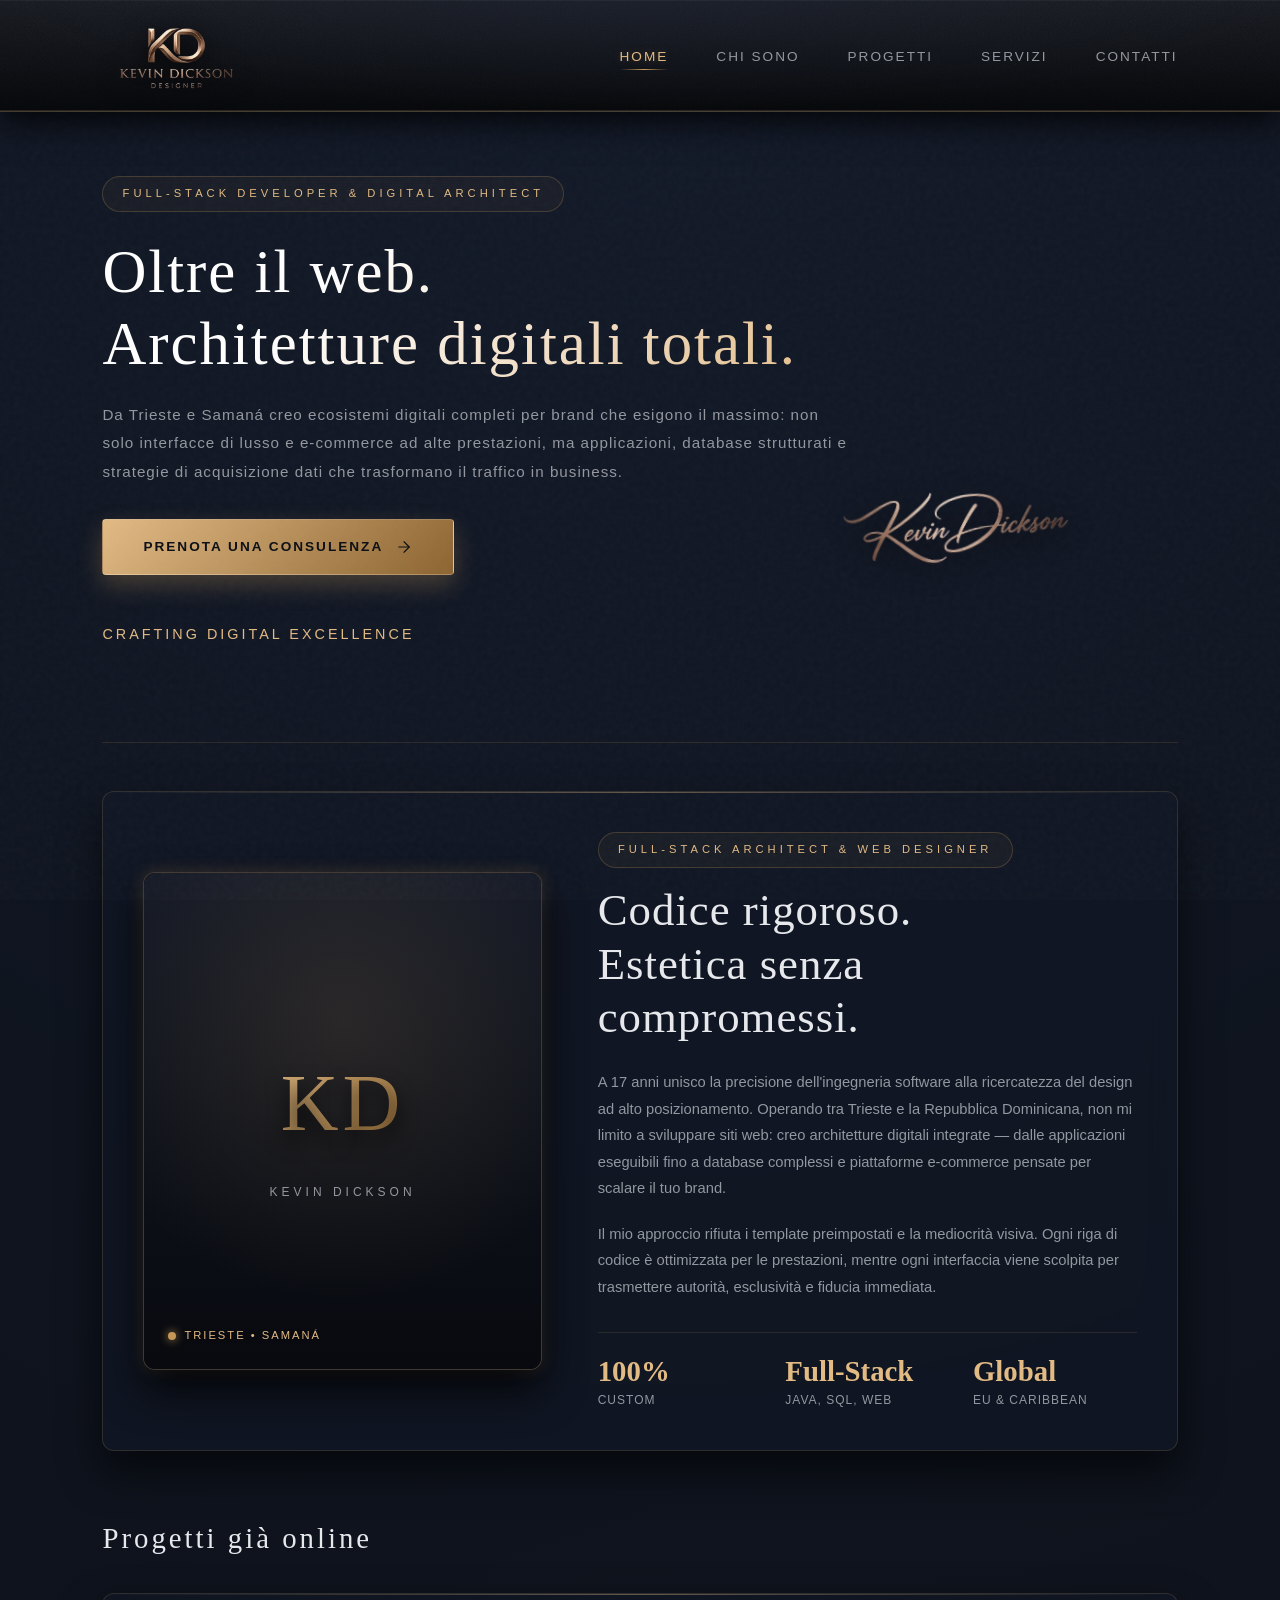
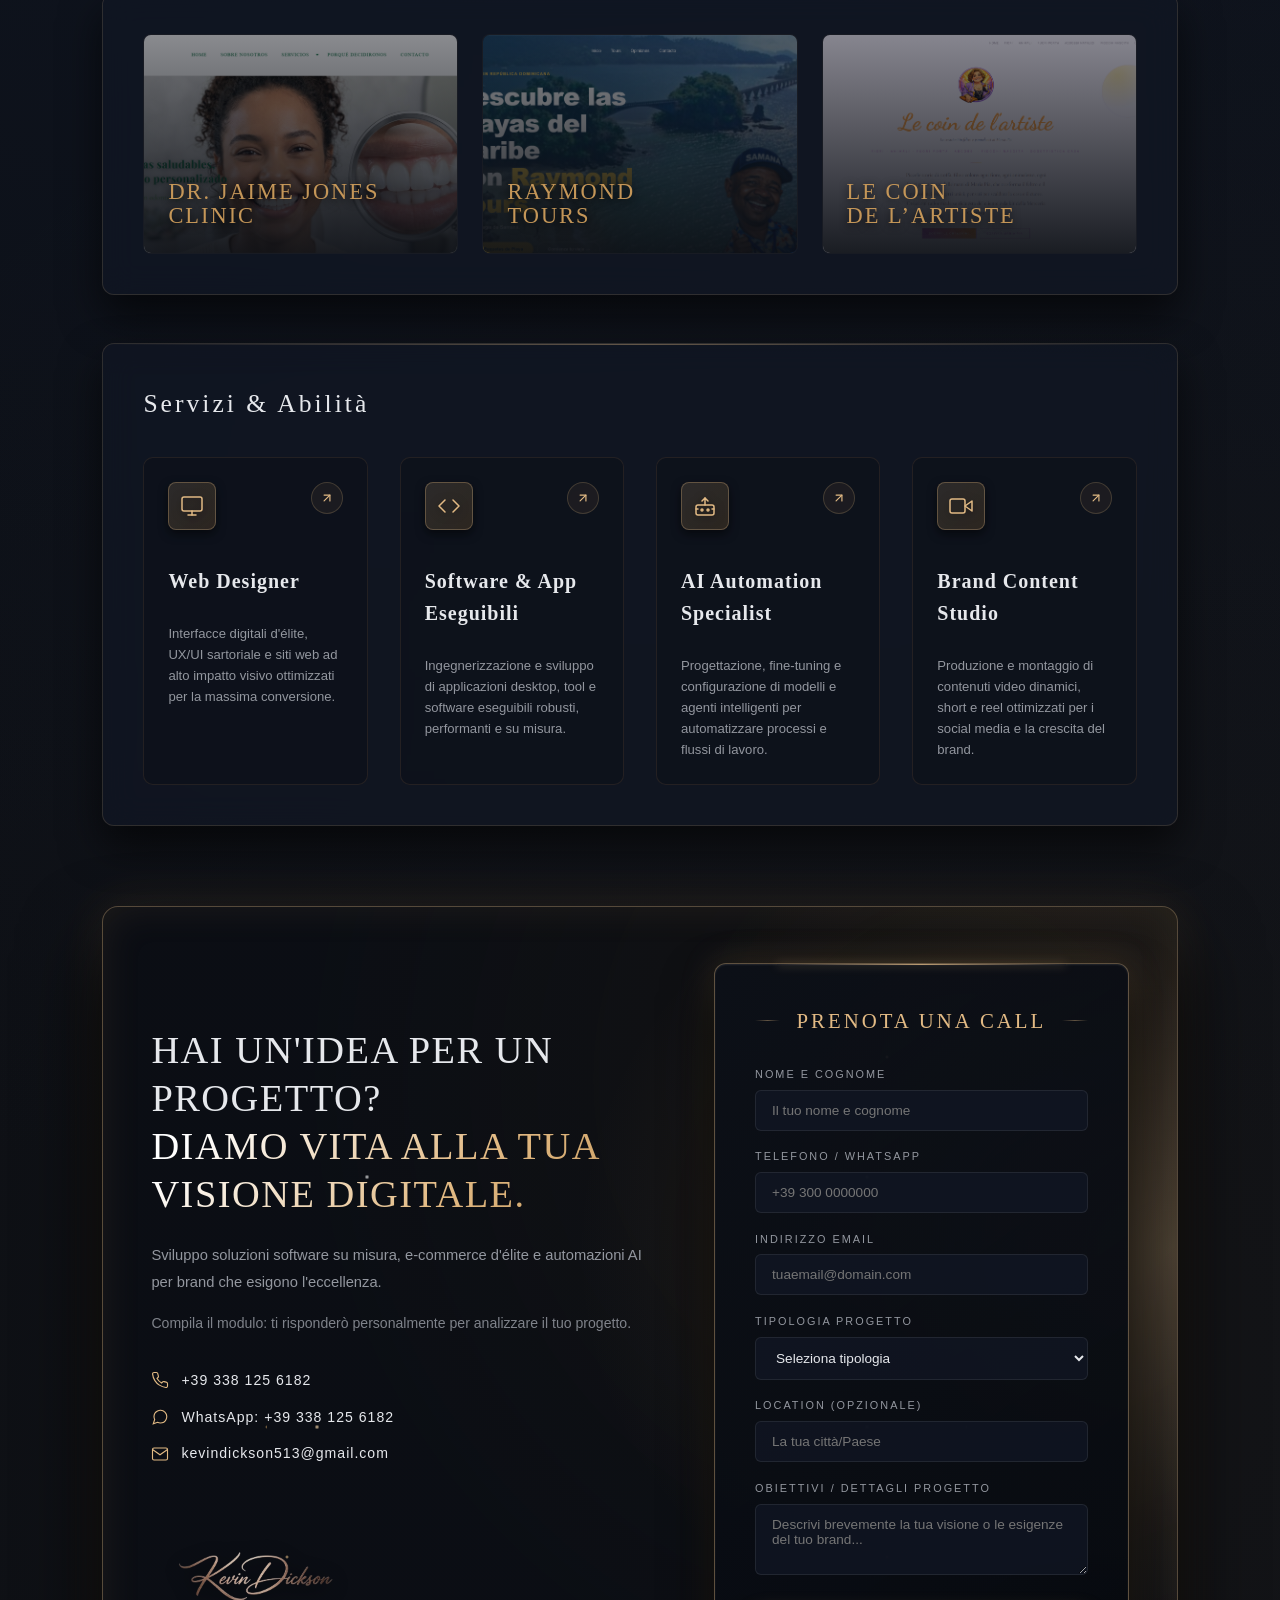
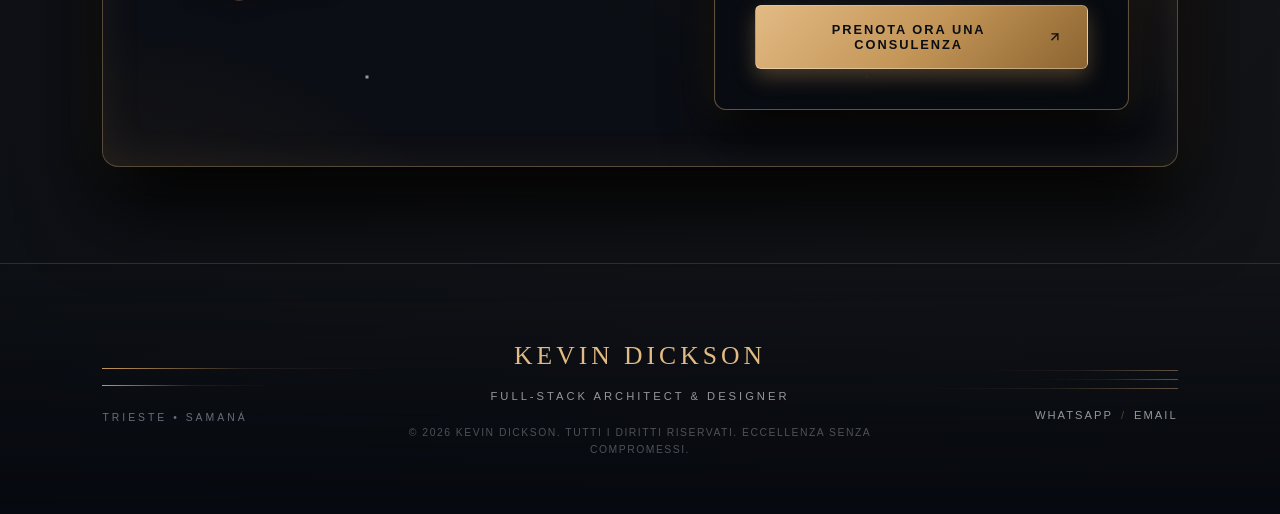
==== commit bbfb5473: "Add files via upload" ====
--- a/index.html
+++ b/index.html
@@ -24,6 +24,11 @@
   <meta name="twitter:title" content="Kevin Dickson | Web Designer & Developer">
   <meta name="twitter:description" content="Siti web ad alta conversione, app ed eseguibili su misura, soluzioni IA.">
   <meta name="twitter:image" content="https://kevin-dickson-portfolio.vercel.app/assets/Logo.png">
+
+  <!-- Icona e logo -->
+  <link rel="apple-touch-icon" sizes="180x180" href="assets/Icon.png">
+  <link rel="icon" type="image/png" href="assets/Icon.png">
+
 
   <!-- Google Fonts & Stylesheet -->
   <link rel="preconnect" href="https://fonts.googleapis.com">
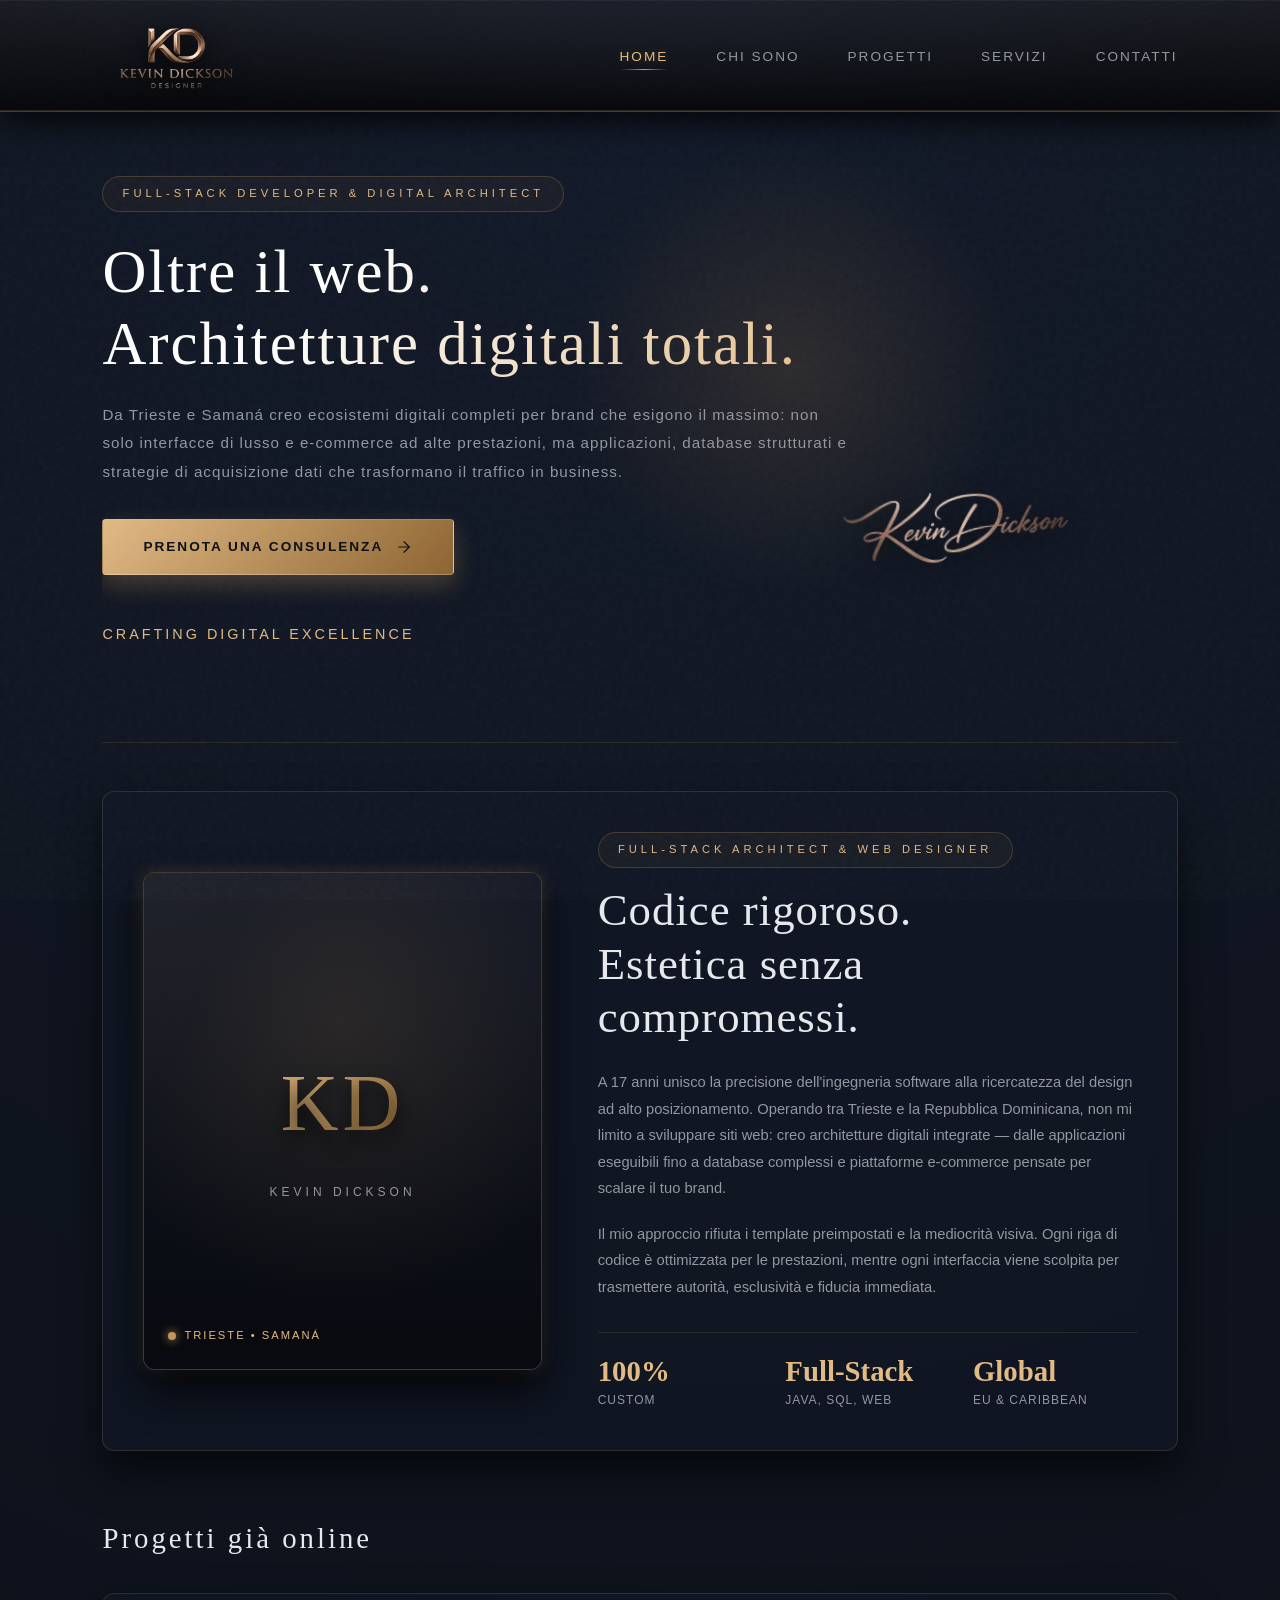
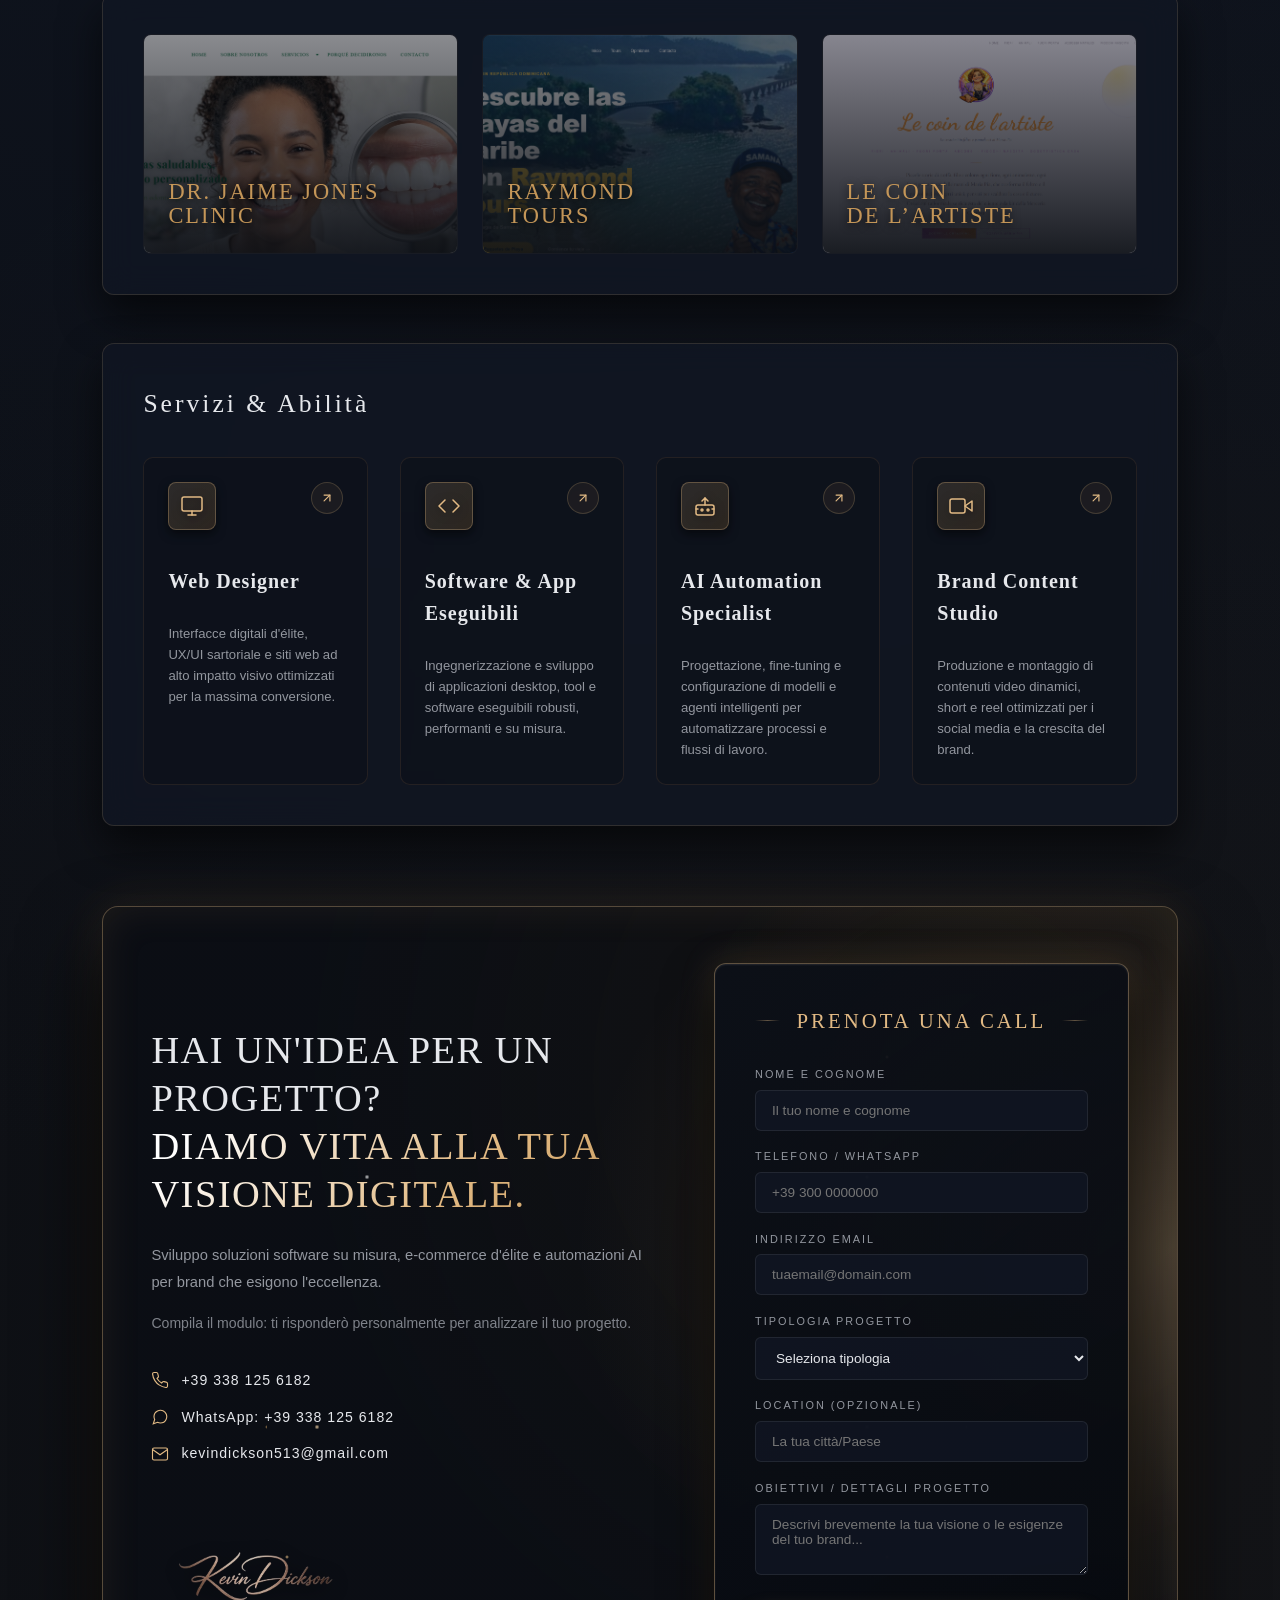
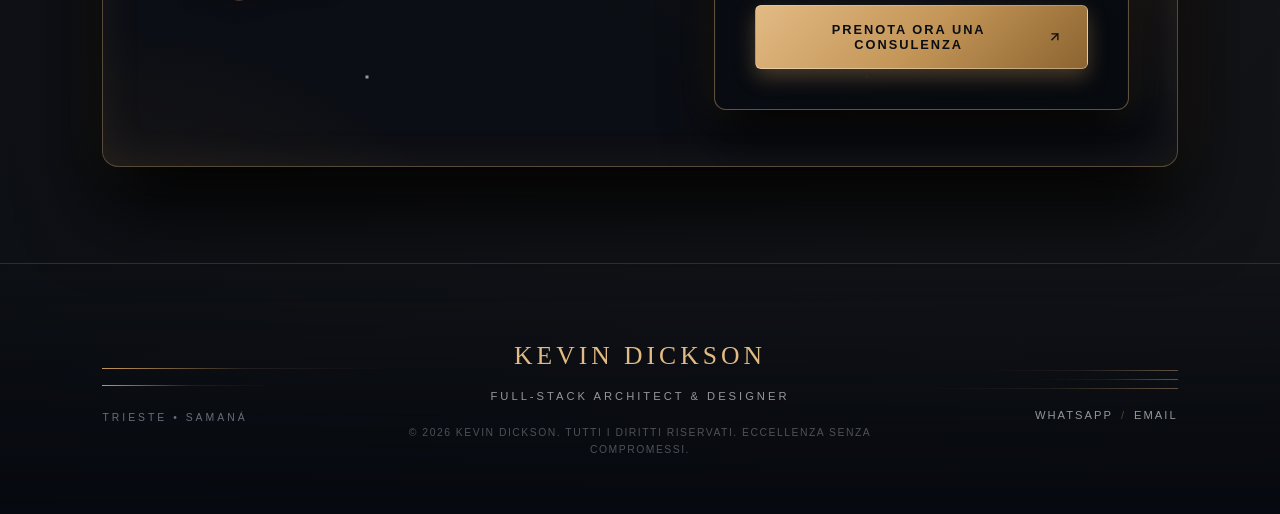
==== commit f9df24c1: "Add files via upload" ====
--- a/index.html
+++ b/index.html
@@ -436,7 +436,7 @@
     </div>
   </footer>
 
-  <script src="js/App.js"></script>
+  <script src="js/app.js"></script>
 
 </body>
 </html>
--- a/css/styles.css
+++ b/css/styles.css
@@ -2048,4 +2048,169 @@
 .service-item:hover .service-arrow svg {
   transform: translate(2px, -2px); /* Sposta leggermente la freccia in alto a destra */
   stroke: #ffffff;
+}
+
+/* ==========================================================================
+   BASI PER LE ANIMAZIONI AL SCROLL
+   ========================================================================== */
+.reveal-hidden {
+  opacity: 0;
+  transform: translateY(50px);
+  transition: opacity 1s cubic-bezier(0.16, 1, 0.3, 1), transform 1s cubic-bezier(0.16, 1, 0.3, 1);
+}
+
+.section-revealed {
+  opacity: 1;
+  transform: translateY(0);
+}
+
+
+/* ==========================================================================
+   1. HERO SECTION: Luce pulsante di fondo & Fade-in magnetico
+   ========================================================================== */
+@keyframes heroPulseGlow {
+  0% { transform: scale(1) translate(0, 0); opacity: 0.3; }
+  50% { transform: scale(1.1) translate(20px, -20px); opacity: 0.6; }
+  100% { transform: scale(1) translate(0, 0); opacity: 0.3; }
+}
+
+.hero {
+  position: relative;
+  overflow: hidden;
+}
+
+.hero::before {
+  content: "";
+  position: absolute;
+  top: 5%;
+  right: 15%;
+  width: 450px;
+  height: 450px;
+  background: radial-gradient(circle, rgba(196, 150, 88, 0.15) 0%, transparent 70%);
+  border-radius: 50%;
+  pointer-events: none;
+  z-index: 0;
+  animation: heroPulseGlow 9s ease-in-out infinite alternate;
+}
+
+.hero .signature-img {
+  animation: signatureFloat 6s ease-in-out infinite alternate;
+}
+
+@keyframes signatureFloat {
+  0% { transform: rotate(-5deg) translateY(0); }
+  100% { transform: rotate(-3deg) translateY(-8px); }
+}
+
+
+/* ==========================================================================
+   2. ABOUT SECTION: Riflesso metallico continuo (Shimmer) sulla card
+   ========================================================================== */
+@keyframes luxuryShimmer {
+  0% { background-position: -200% 0; }
+  100% { background-position: 200% 0; }
+}
+
+.about-image-card {
+  position: relative;
+  overflow: hidden;
+}
+
+.about-image-card::after {
+  content: "";
+  position: absolute;
+  top: 0; left: -150%;
+  width: 150%; height: 100%;
+  background: linear-gradient(90deg, transparent, rgba(226, 186, 132, 0.12), transparent);
+  transform: skewX(-25deg);
+  animation: luxuryShimmer 5s infinite cubic-bezier(0.4, 0, 0.2, 1);
+  pointer-events: none;
+  z-index: 4;
+}
+
+
+/* ==========================================================================
+   3. PROJECTS SECTION: Effetto "A Balzi" progressivo (1, 2, 3) + Zoom 3D
+   ========================================================================== */
+.projects-grid .project-link {
+  opacity: 0;
+  transform: translateY(45px) scale(0.92);
+  transition: opacity 0.7s cubic-bezier(0.16, 1, 0.3, 1), transform 0.7s cubic-bezier(0.16, 1, 0.3, 1);
+}
+
+.projects-grid .project-link.jump-in {
+  opacity: 1;
+  transform: translateY(0) scale(1);
+}
+
+.project-item {
+  transition: transform 0.5s cubic-bezier(0.25, 1, 0.5, 1), border-color 0.4s ease;
+}
+
+.project-item:hover {
+  transform: translateY(-6px) scale(1.02);
+}
+
+.project-item .project-bg {
+  transition: transform 0.6s ease, opacity 0.4s ease;
+}
+
+.project-item:hover .project-bg {
+  transform: scale(1.08);
+  opacity: 0.9;
+}
+
+
+/* ==========================================================================
+   4. SERVICES SECTION: Entrata sequenziale a balzi + Scatto freccetta
+   ========================================================================== */
+.services-grid .service-item {
+  opacity: 0;
+  transform: translateY(45px) scale(0.92);
+  transition: opacity 0.7s cubic-bezier(0.16, 1, 0.3, 1), transform 0.7s cubic-bezier(0.16, 1, 0.3, 1);
+}
+
+.services-grid .service-item.jump-in {
+  opacity: 1;
+  transform: translateY(0) scale(1);
+}
+
+.service-item:hover .service-arrow {
+  transform: translate(2px, -2px) scale(1.1);
+  box-shadow: 0 0 15px rgba(196, 150, 88, 0.4);
+}
+
+
+/* ==========================================================================
+   5. CONTACTS / BOOKING SECTION: Pulsazione magnetica del bottone
+   ========================================================================== */
+@keyframes submitButtonGlow {
+  0% { box-shadow: 0 8px 20px rgba(196, 150, 88, 0.3); }
+  50% { box-shadow: 0 10px 32px rgba(226, 186, 132, 0.6), 0 0 20px rgba(196, 150, 88, 0.4); }
+  100% { box-shadow: 0 8px 20px rgba(196, 150, 88, 0.3); }
+}
+
+.gold-submit-btn {
+  animation: submitButtonGlow 3.5s infinite ease-in-out;
+}
+
+/* Spotlight dorato interattivo al movimento del mouse su tutte le card */
+.glass-card, .service-item, .booking-form-card {
+  position: relative;
+  overflow: hidden;
+}
+
+.glass-card::before, .service-item::before, .booking-form-card::before {
+  content: "";
+  position: absolute;
+  top: 0; left: 0; right: 0; bottom: 0;
+  background: radial-gradient(700px circle at var(--mouse-x, 50%) var(--mouse-y, 50%), rgba(196, 150, 88, 0.09), transparent 40%);
+  pointer-events: none;
+  z-index: 3;
+  opacity: 0;
+  transition: opacity 0.3s ease;
+}
+
+.glass-card:hover::before, .service-item:hover::before, .booking-form-card:hover::before {
+  opacity: 1;
 }
